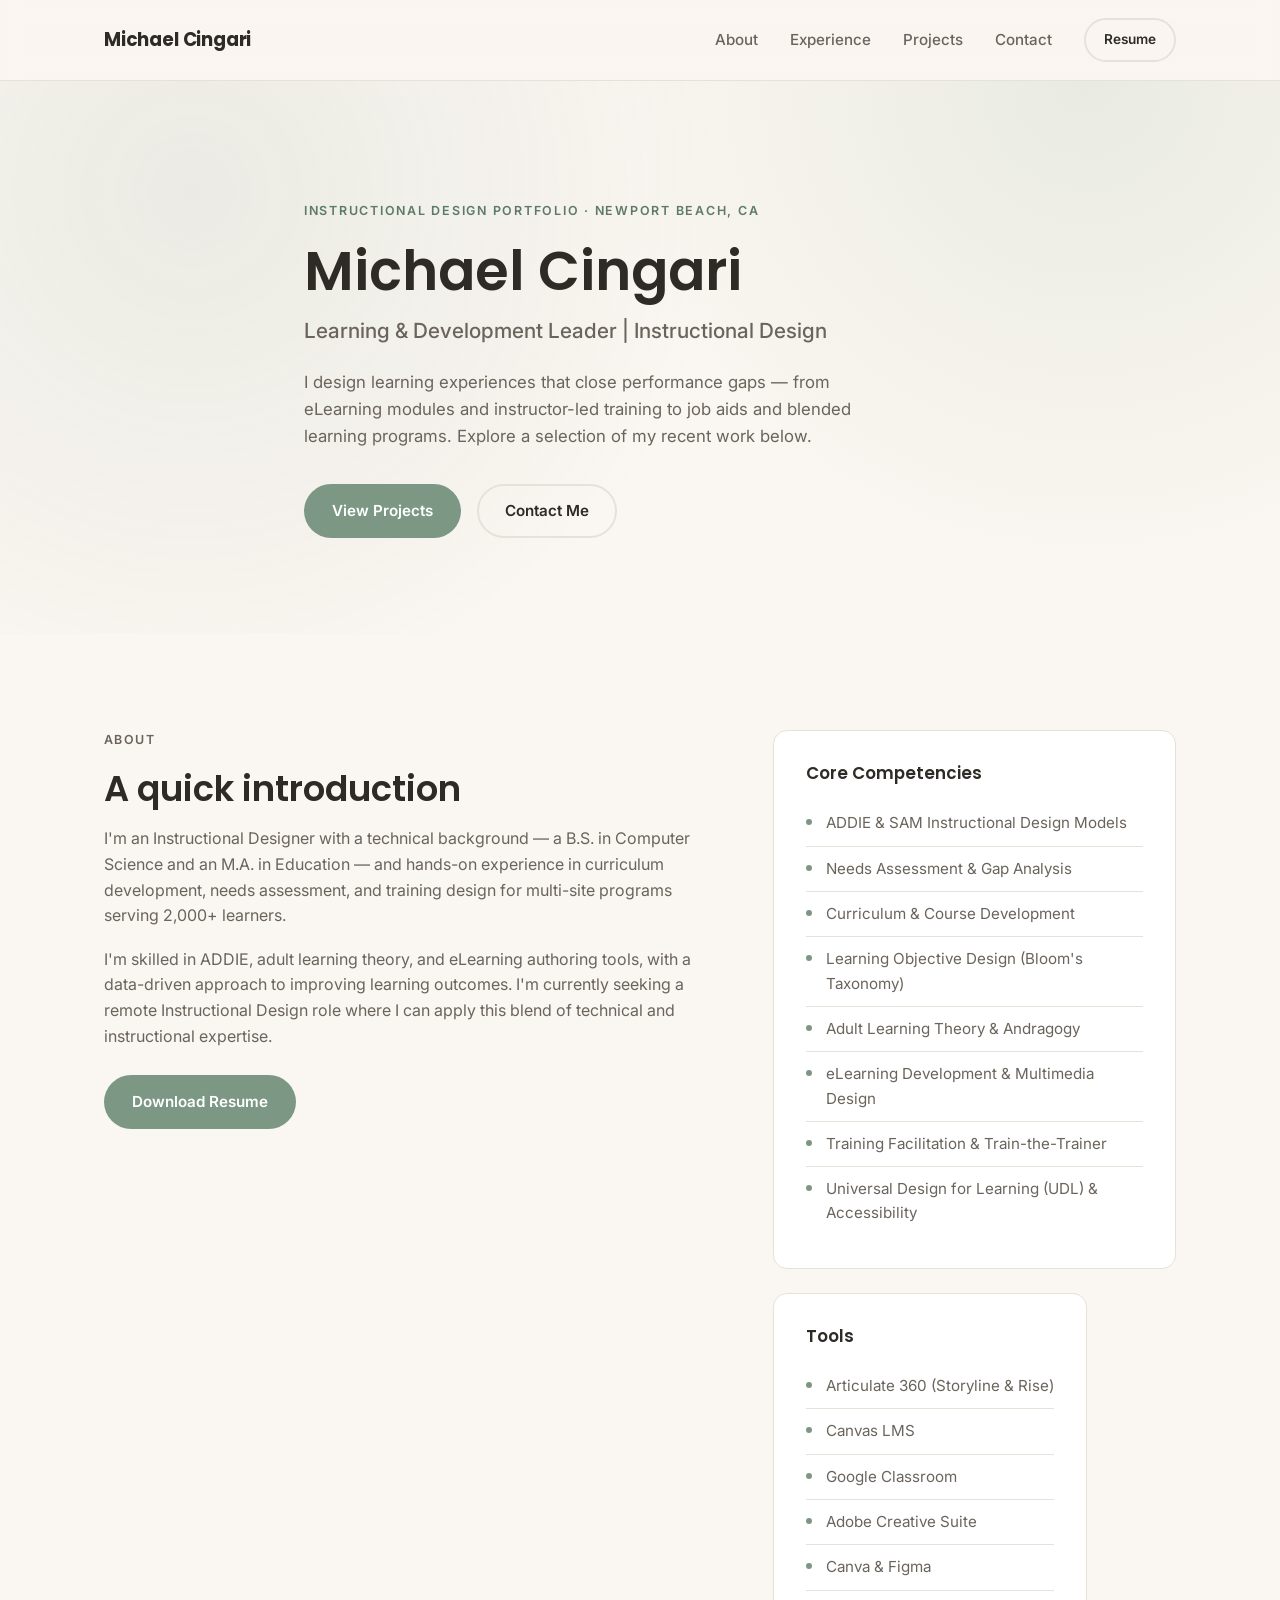
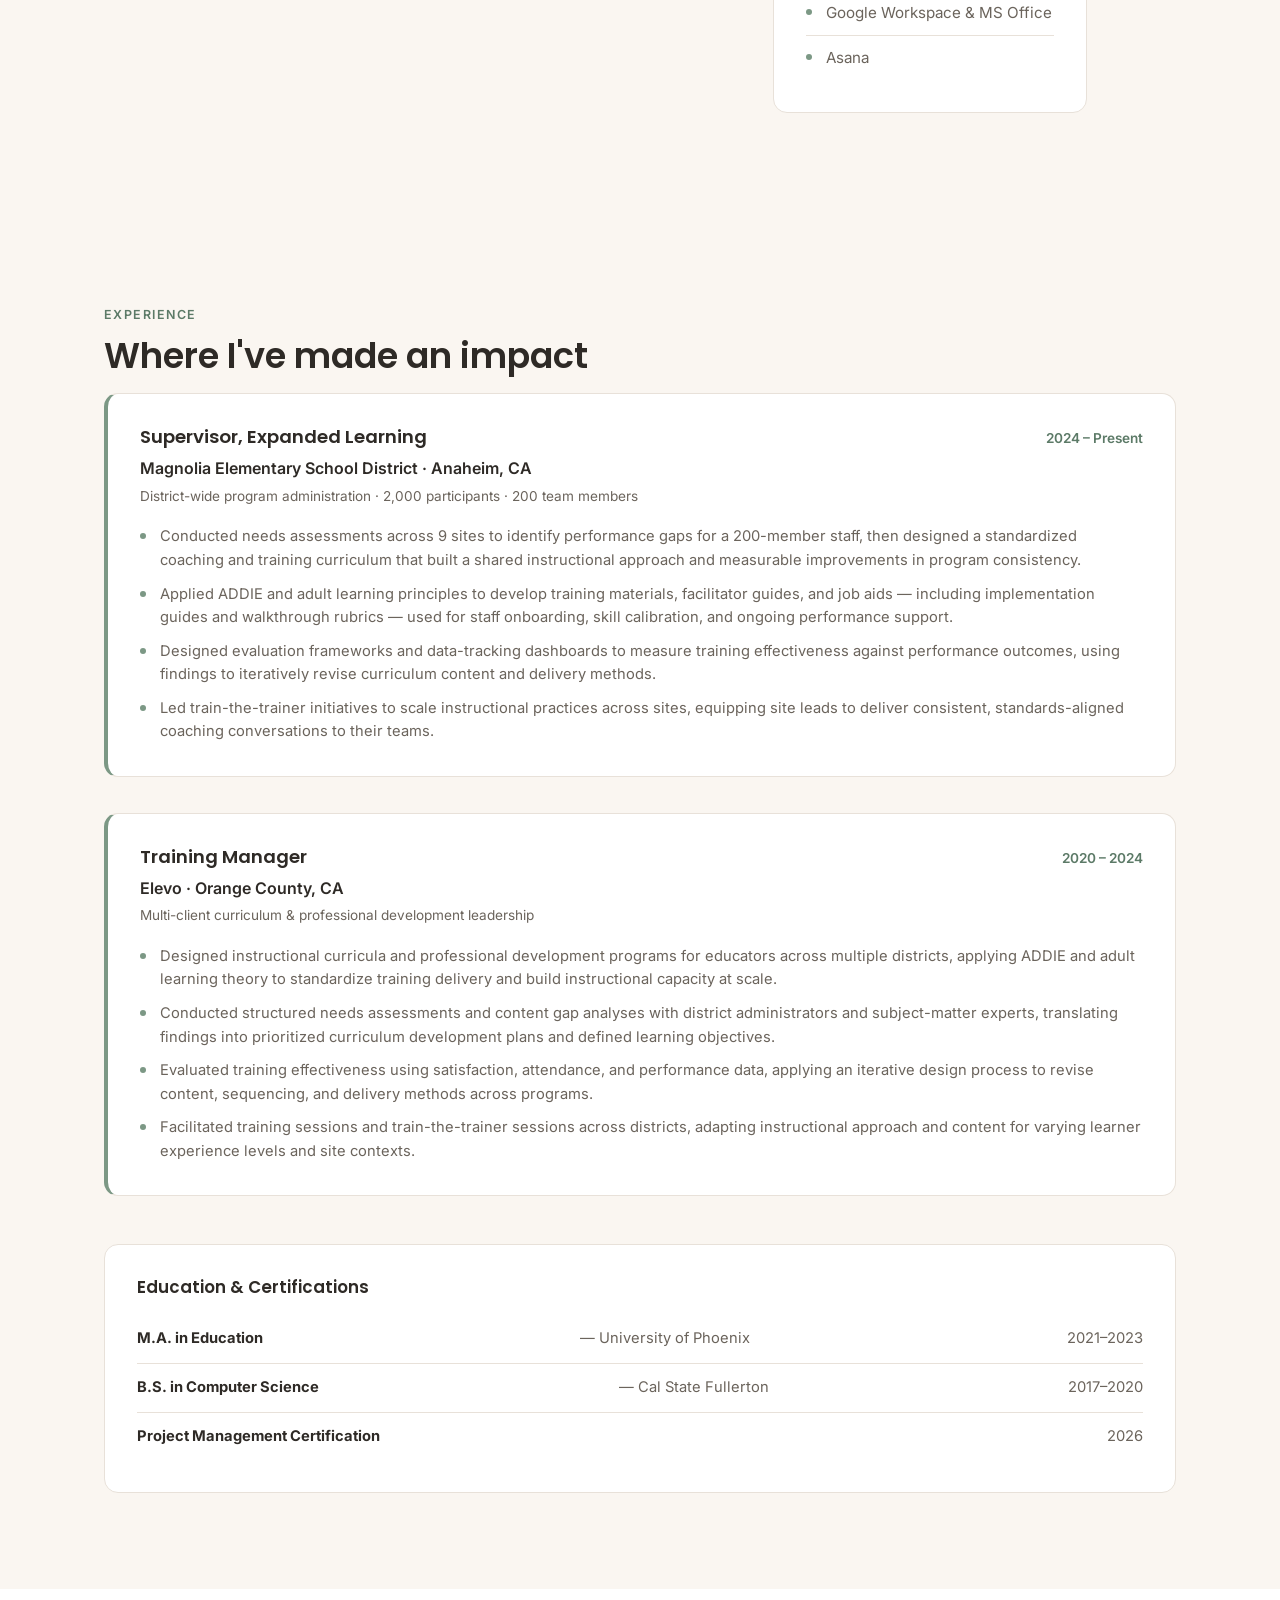
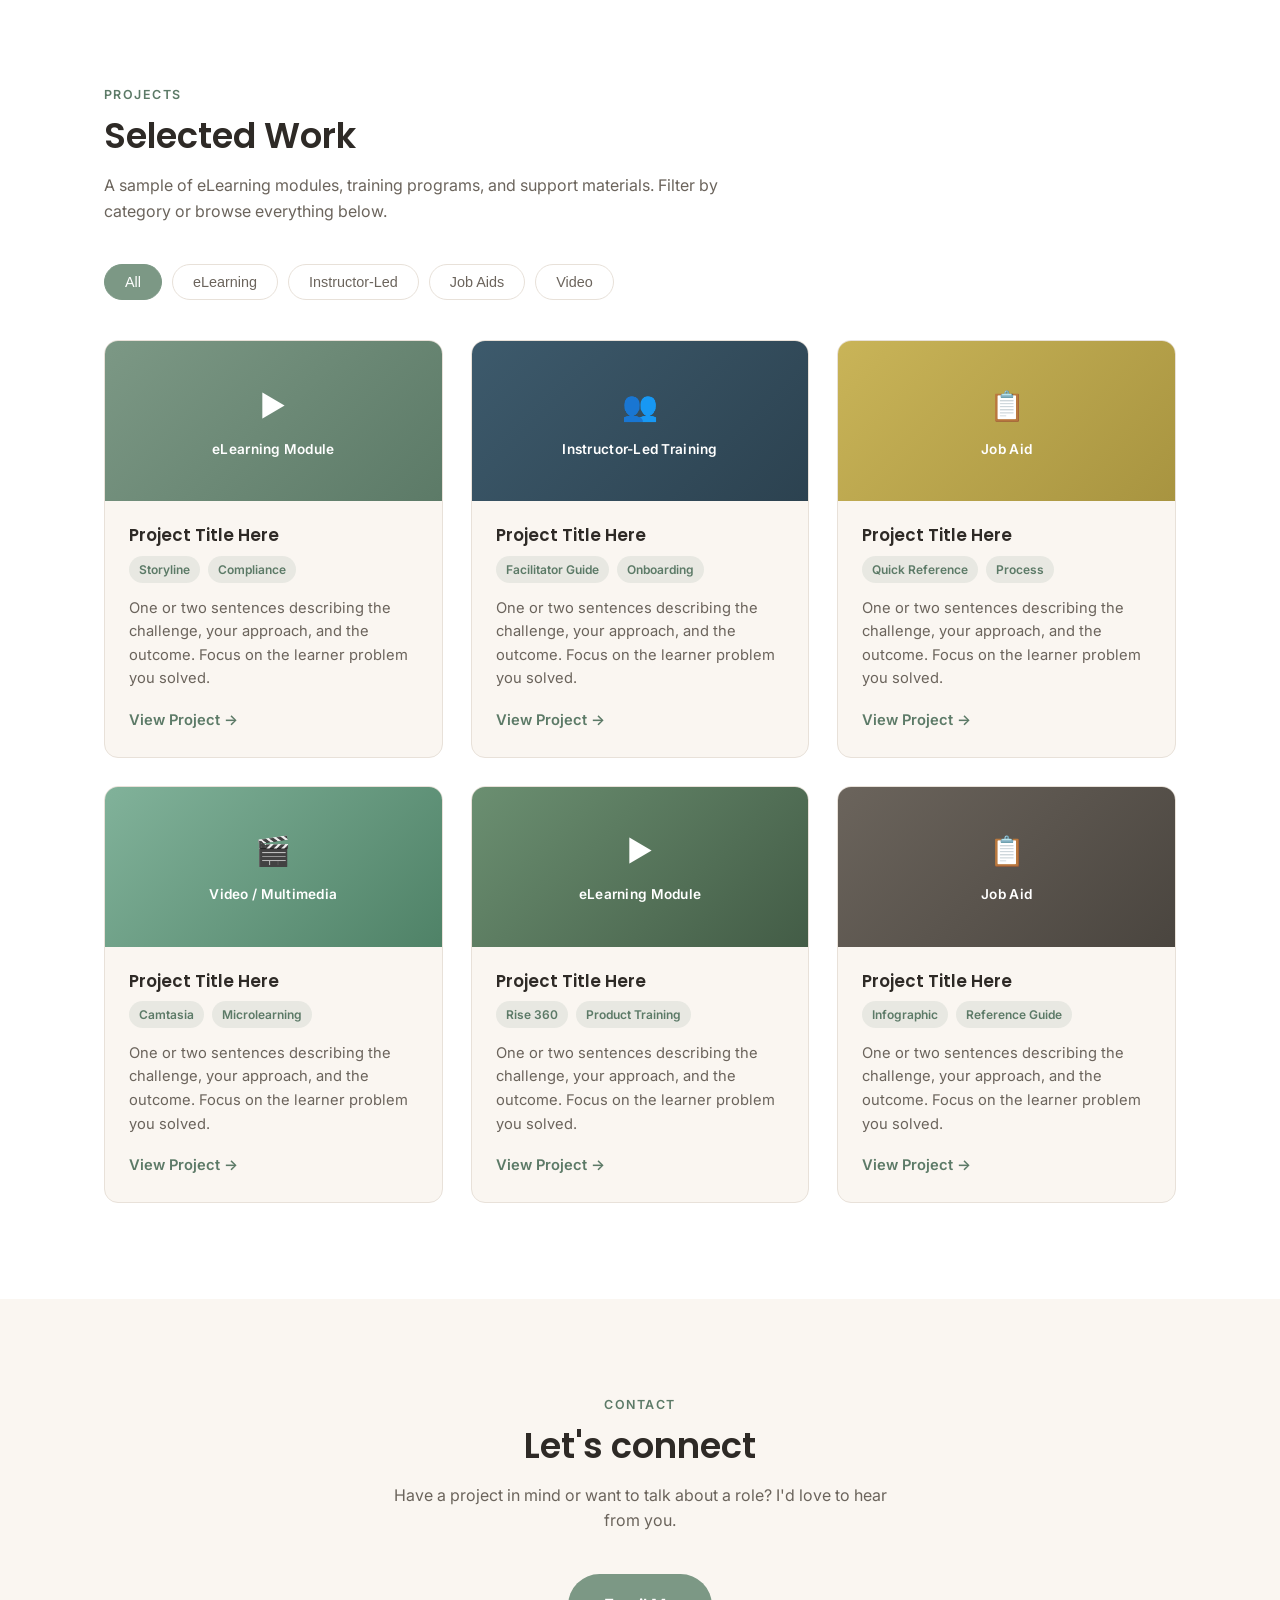
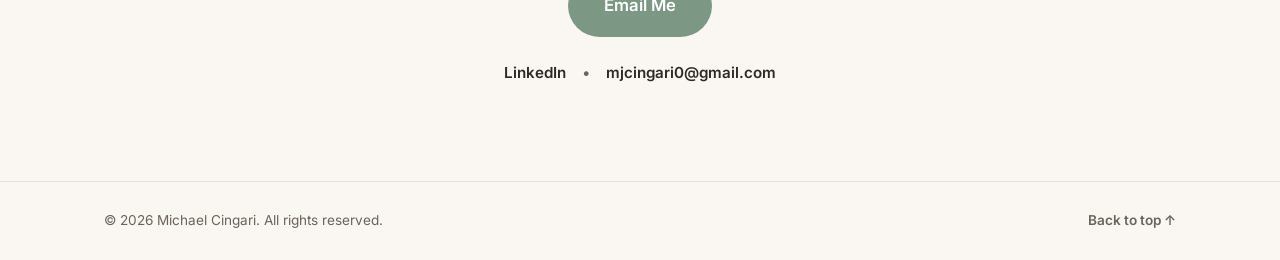
==== index.html @ dc85b687 "Initial commit: instructional design portfolio site Single-page site with hero, about, experience, p" ====
<!DOCTYPE html>
<html lang="en">
<head>
  <meta charset="UTF-8" />
  <meta name="viewport" content="width=device-width, initial-scale=1.0" />
  <title>Michael Cingari | Instructional Design Portfolio</title>
  <meta name="description" content="Michael Cingari — Learning & Development Leader and Instructional Designer. Portfolio of eLearning modules, training programs, and job aids." />

  <!-- Fonts -->
  <link rel="preconnect" href="https://fonts.googleapis.com" />
  <link rel="preconnect" href="https://fonts.gstatic.com" crossorigin />
  <link href="https://fonts.googleapis.com/css2?family=Poppins:wght@500;600;700&family=Inter:wght@400;500;600&display=swap" rel="stylesheet" />

  <link rel="stylesheet" href="css/style.css" />
  <link rel="icon" href="data:,">
</head>
<body>

  <!-- ===== Header / Nav ===== -->
  <header class="site-header">
    <div class="container header-inner">
      <a href="#top" class="logo">Michael Cingari</a>

      <nav class="main-nav" id="main-nav">
        <a href="#about">About</a>
        <a href="#experience">Experience</a>
        <a href="#projects">Projects</a>
        <a href="#contact">Contact</a>
        <a href="assets/resume/Michael-Cingari-Resume.pdf" class="btn btn-outline btn-sm" download>Resume</a>
      </nav>

      <button class="nav-toggle" id="nav-toggle" aria-label="Toggle menu" aria-expanded="false">
        <span></span><span></span><span></span>
      </button>
    </div>
  </header>

  <main id="top">

    <!-- ===== Hero ===== -->
    <section class="hero">
      <div class="container hero-inner">
        <p class="eyebrow">Instructional Design Portfolio · Newport Beach, CA</p>
        <h1>Michael Cingari</h1>
        <p class="tagline">Learning &amp; Development Leader | Instructional Design</p>
        <p class="hero-summary">
          I design learning experiences that close performance gaps — from eLearning modules
          and instructor-led training to job aids and blended learning programs. Explore a
          selection of my recent work below.
        </p>
        <div class="hero-actions">
          <a href="#projects" class="btn btn-primary">View Projects</a>
          <a href="#contact" class="btn btn-outline">Contact Me</a>
        </div>
      </div>
    </section>

    <!-- ===== About ===== -->
    <section id="about" class="section about">
      <div class="container about-grid">
        <div class="about-text">
          <p class="section-label">About</p>
          <h2>A quick introduction</h2>
          <p>
            I'm an Instructional Designer with a technical background — a B.S. in Computer
            Science and an M.A. in Education — and hands-on experience in curriculum
            development, needs assessment, and training design for multi-site programs serving
            2,000+ learners.
          </p>
          <p>
            I'm skilled in ADDIE, adult learning theory, and eLearning authoring tools, with a
            data-driven approach to improving learning outcomes. I'm currently seeking a remote
            Instructional Design role where I can apply this blend of technical and instructional
            expertise.
          </p>
          <a href="assets/resume/Michael-Cingari-Resume.pdf" class="btn btn-primary" download>Download Resume</a>
        </div>

        <div class="about-sidebar">
          <div class="about-skills">
            <h3>Core Competencies</h3>
            <ul class="skills-list">
              <li>ADDIE &amp; SAM Instructional Design Models</li>
              <li>Needs Assessment &amp; Gap Analysis</li>
              <li>Curriculum &amp; Course Development</li>
              <li>Learning Objective Design (Bloom's Taxonomy)</li>
              <li>Adult Learning Theory &amp; Andragogy</li>
              <li>eLearning Development &amp; Multimedia Design</li>
              <li>Training Facilitation &amp; Train-the-Trainer</li>
              <li>Universal Design for Learning (UDL) &amp; Accessibility</li>
            </ul>
          </div>

          <div class="about-skills">
            <h3>Tools</h3>
            <ul class="skills-list">
              <li>Articulate 360 (Storyline &amp; Rise)</li>
              <li>Canvas LMS</li>
              <li>Google Classroom</li>
              <li>Adobe Creative Suite</li>
              <li>Canva &amp; Figma</li>
              <li>Google Workspace &amp; MS Office</li>
              <li>Asana</li>
            </ul>
          </div>
        </div>
      </div>
    </section>

    <!-- ===== Experience ===== -->
    <section id="experience" class="section experience">
      <div class="container">
        <p class="section-label">Experience</p>
        <h2>Where I've made an impact</h2>

        <div class="timeline">
          <article class="timeline-item">
            <div class="timeline-heading">
              <h3>Supervisor, Expanded Learning</h3>
              <span class="timeline-dates">2024 – Present</span>
            </div>
            <p class="timeline-org">Magnolia Elementary School District · Anaheim, CA</p>
            <p class="timeline-meta">District-wide program administration · 2,000 participants · 200 team members</p>
            <ul class="timeline-list">
              <li>Conducted needs assessments across 9 sites to identify performance gaps for a 200-member staff, then designed a standardized coaching and training curriculum that built a shared instructional approach and measurable improvements in program consistency.</li>
              <li>Applied ADDIE and adult learning principles to develop training materials, facilitator guides, and job aids — including implementation guides and walkthrough rubrics — used for staff onboarding, skill calibration, and ongoing performance support.</li>
              <li>Designed evaluation frameworks and data-tracking dashboards to measure training effectiveness against performance outcomes, using findings to iteratively revise curriculum content and delivery methods.</li>
              <li>Led train-the-trainer initiatives to scale instructional practices across sites, equipping site leads to deliver consistent, standards-aligned coaching conversations to their teams.</li>
            </ul>
          </article>

          <article class="timeline-item">
            <div class="timeline-heading">
              <h3>Training Manager</h3>
              <span class="timeline-dates">2020 – 2024</span>
            </div>
            <p class="timeline-org">Elevo · Orange County, CA</p>
            <p class="timeline-meta">Multi-client curriculum &amp; professional development leadership</p>
            <ul class="timeline-list">
              <li>Designed instructional curricula and professional development programs for educators across multiple districts, applying ADDIE and adult learning theory to standardize training delivery and build instructional capacity at scale.</li>
              <li>Conducted structured needs assessments and content gap analyses with district administrators and subject-matter experts, translating findings into prioritized curriculum development plans and defined learning objectives.</li>
              <li>Evaluated training effectiveness using satisfaction, attendance, and performance data, applying an iterative design process to revise content, sequencing, and delivery methods across programs.</li>
              <li>Facilitated training sessions and train-the-trainer sessions across districts, adapting instructional approach and content for varying learner experience levels and site contexts.</li>
            </ul>
          </article>
        </div>

        <div class="education-block">
          <h3>Education &amp; Certifications</h3>
          <ul class="education-list">
            <li><strong>M.A. in Education</strong> — University of Phoenix <span>2021–2023</span></li>
            <li><strong>B.S. in Computer Science</strong> — Cal State Fullerton <span>2017–2020</span></li>
            <li><strong>Project Management Certification</strong> <span>2026</span></li>
          </ul>
        </div>
      </div>
    </section>

    <!-- ===== Projects ===== -->
    <section id="projects" class="section projects">
      <div class="container">
        <p class="section-label">Projects</p>
        <h2>Selected Work</h2>
        <p class="section-intro">
          A sample of eLearning modules, training programs, and support materials. Filter by
          category or browse everything below.
        </p>

        <div class="filter-bar" id="filter-bar">
          <button class="filter-btn active" data-filter="all">All</button>
          <button class="filter-btn" data-filter="elearning">eLearning</button>
          <button class="filter-btn" data-filter="ilt">Instructor-Led</button>
          <button class="filter-btn" data-filter="jobaid">Job Aids</button>
          <button class="filter-btn" data-filter="video">Video</button>
        </div>

        <!--
          PROJECT CARD TEMPLATE
          To add a new project: duplicate one <article class="project-card"> block below,
          update data-category, the thumbnail label/icon, title, tags, description, and the
          "View Project" link (point it at a file in /projects or an external review link).
        -->
        <div class="projects-grid" id="projects-grid">

          <article class="project-card" data-category="elearning">
            <div class="card-thumb thumb-a">
              <span class="thumb-icon" aria-hidden="true">▶</span>
              <span class="thumb-label">eLearning Module</span>
            </div>
            <div class="card-body">
              <h3>Project Title Here</h3>
              <div class="card-tags">
                <span class="tag">Storyline</span>
                <span class="tag">Compliance</span>
              </div>
              <p>
                One or two sentences describing the challenge, your approach, and the outcome.
                Focus on the learner problem you solved.
              </p>
              <a href="projects/replace-with-your-file.pdf" class="card-link">View Project →</a>
            </div>
          </article>

          <article class="project-card" data-category="ilt">
            <div class="card-thumb thumb-b">
              <span class="thumb-icon" aria-hidden="true">👥</span>
              <span class="thumb-label">Instructor-Led Training</span>
            </div>
            <div class="card-body">
              <h3>Project Title Here</h3>
              <div class="card-tags">
                <span class="tag">Facilitator Guide</span>
                <span class="tag">Onboarding</span>
              </div>
              <p>
                One or two sentences describing the challenge, your approach, and the outcome.
                Focus on the learner problem you solved.
              </p>
              <a href="projects/replace-with-your-file.pdf" class="card-link">View Project →</a>
            </div>
          </article>

          <article class="project-card" data-category="jobaid">
            <div class="card-thumb thumb-c">
              <span class="thumb-icon" aria-hidden="true">📋</span>
              <span class="thumb-label">Job Aid</span>
            </div>
            <div class="card-body">
              <h3>Project Title Here</h3>
              <div class="card-tags">
                <span class="tag">Quick Reference</span>
                <span class="tag">Process</span>
              </div>
              <p>
                One or two sentences describing the challenge, your approach, and the outcome.
                Focus on the learner problem you solved.
              </p>
              <a href="projects/replace-with-your-file.pdf" class="card-link">View Project →</a>
            </div>
          </article>

          <article class="project-card" data-category="video">
            <div class="card-thumb thumb-d">
              <span class="thumb-icon" aria-hidden="true">🎬</span>
              <span class="thumb-label">Video / Multimedia</span>
            </div>
            <div class="card-body">
              <h3>Project Title Here</h3>
              <div class="card-tags">
                <span class="tag">Camtasia</span>
                <span class="tag">Microlearning</span>
              </div>
              <p>
                One or two sentences describing the challenge, your approach, and the outcome.
                Focus on the learner problem you solved.
              </p>
              <a href="projects/replace-with-your-file.pdf" class="card-link">View Project →</a>
            </div>
          </article>

          <article class="project-card" data-category="elearning">
            <div class="card-thumb thumb-e">
              <span class="thumb-icon" aria-hidden="true">▶</span>
              <span class="thumb-label">eLearning Module</span>
            </div>
            <div class="card-body">
              <h3>Project Title Here</h3>
              <div class="card-tags">
                <span class="tag">Rise 360</span>
                <span class="tag">Product Training</span>
              </div>
              <p>
                One or two sentences describing the challenge, your approach, and the outcome.
                Focus on the learner problem you solved.
              </p>
              <a href="projects/replace-with-your-file.pdf" class="card-link">View Project →</a>
            </div>
          </article>

          <article class="project-card" data-category="jobaid">
            <div class="card-thumb thumb-f">
              <span class="thumb-icon" aria-hidden="true">📋</span>
              <span class="thumb-label">Job Aid</span>
            </div>
            <div class="card-body">
              <h3>Project Title Here</h3>
              <div class="card-tags">
                <span class="tag">Infographic</span>
                <span class="tag">Reference Guide</span>
              </div>
              <p>
                One or two sentences describing the challenge, your approach, and the outcome.
                Focus on the learner problem you solved.
              </p>
              <a href="projects/replace-with-your-file.pdf" class="card-link">View Project →</a>
            </div>
          </article>

        </div>

        <p class="empty-state" id="empty-state" hidden>No projects in this category yet.</p>
      </div>
    </section>

    <!-- ===== Contact ===== -->
    <section id="contact" class="section contact">
      <div class="container contact-inner">
        <p class="section-label">Contact</p>
        <h2>Let's connect</h2>
        <p class="section-intro">
          Have a project in mind or want to talk about a role? I'd love to hear from you.
        </p>
        <a href="mailto:mjcingari0@gmail.com" class="btn btn-primary btn-lg">Email Me</a>
        <div class="contact-links">
          <a href="https://www.linkedin.com/in/your-linkedin-handle" target="_blank" rel="noopener">LinkedIn</a>
          <span class="dot" aria-hidden="true">•</span>
          <a href="mailto:mjcingari0@gmail.com">mjcingari0@gmail.com</a>
        </div>
      </div>
    </section>

  </main>

  <footer class="site-footer">
    <div class="container footer-inner">
      <p>&copy; <span id="year"></span> Michael Cingari. All rights reserved.</p>
      <a href="#top" class="back-to-top">Back to top ↑</a>
    </div>
  </footer>

  <script src="js/main.js"></script>
</body>
</html>
---- css/style.css ----
/* ===================================================
   Design tokens
=================================================== */
:root {
  --color-bg: #FAF6F1;
  --color-surface: #FFFFFF;
  --color-text: #2E2A26;
  --color-text-muted: #6B645C;
  --color-border: #E8E1D9;
  --color-accent: #7C9885;
  --color-accent-dark: #5C7A67;
  --color-accent-soft: #C9D6C4;

  --font-heading: 'Poppins', 'Segoe UI', sans-serif;
  --font-body: 'Inter', 'Segoe UI', sans-serif;

  --max-width: 1120px;
  --radius: 14px;
  --shadow-sm: 0 1px 3px rgba(46, 42, 38, 0.08);
  --shadow-md: 0 8px 24px rgba(46, 42, 38, 0.10);
}

/* ===================================================
   Reset & base
=================================================== */
* { box-sizing: border-box; margin: 0; padding: 0; }

html { scroll-behavior: smooth; }

body {
  font-family: var(--font-body);
  color: var(--color-text);
  background: var(--color-bg);
  line-height: 1.6;
  -webkit-font-smoothing: antialiased;
}

img { max-width: 100%; display: block; }

a { color: inherit; text-decoration: none; }

ul { list-style: none; }

h1, h2, h3 { font-family: var(--font-heading); font-weight: 600; line-height: 1.2; }

.container {
  max-width: var(--max-width);
  margin: 0 auto;
  padding: 0 24px;
}

.section { padding: 96px 0; }

.section-label {
  text-transform: uppercase;
  letter-spacing: 0.12em;
  font-size: 0.78rem;
  font-weight: 600;
  color: var(--color-accent-dark);
  margin-bottom: 10px;
}

.section h2 {
  font-size: clamp(1.7rem, 3vw, 2.2rem);
  margin-bottom: 16px;
}

.section-intro {
  color: var(--color-text-muted);
  max-width: 620px;
  margin-bottom: 40px;
}

/* ===================================================
   Buttons
=================================================== */
.btn {
  display: inline-flex;
  align-items: center;
  justify-content: center;
  gap: 8px;
  padding: 13px 26px;
  border-radius: 999px;
  font-weight: 600;
  font-size: 0.95rem;
  cursor: pointer;
  border: 2px solid transparent;
  transition: transform 0.15s ease, background 0.15s ease, color 0.15s ease, border-color 0.15s ease;
}

.btn:hover { transform: translateY(-2px); }

.btn-primary {
  background: var(--color-accent);
  color: #fff;
}
.btn-primary:hover { background: var(--color-accent-dark); }

.btn-outline {
  background: transparent;
  border-color: var(--color-border);
  color: var(--color-text);
}
.btn-outline:hover { border-color: var(--color-accent); color: var(--color-accent-dark); }

.btn-sm { padding: 9px 18px; font-size: 0.85rem; }
.btn-lg { padding: 16px 34px; font-size: 1.05rem; }

/* ===================================================
   Header / Nav
=================================================== */
.site-header {
  position: sticky;
  top: 0;
  z-index: 100;
  background: rgba(250, 246, 241, 0.9);
  backdrop-filter: blur(8px);
  border-bottom: 1px solid var(--color-border);
}

.header-inner {
  display: flex;
  align-items: center;
  justify-content: space-between;
  padding-top: 18px;
  padding-bottom: 18px;
}

.logo {
  font-family: var(--font-heading);
  font-weight: 700;
  font-size: 1.15rem;
  letter-spacing: -0.01em;
}

.main-nav {
  display: flex;
  align-items: center;
  gap: 32px;
}

.main-nav a:not(.btn) {
  font-weight: 500;
  font-size: 0.95rem;
  color: var(--color-text-muted);
  transition: color 0.15s ease;
}
.main-nav a:not(.btn):hover { color: var(--color-accent-dark); }

.nav-toggle {
  display: none;
  flex-direction: column;
  gap: 5px;
  background: none;
  border: none;
  cursor: pointer;
  padding: 8px;
}
.nav-toggle span {
  width: 24px;
  height: 2px;
  background: var(--color-text);
  border-radius: 2px;
}

/* ===================================================
   Hero
=================================================== */
.hero {
  padding: 120px 0 96px;
  background:
    radial-gradient(circle at 15% 20%, rgba(124,152,133,0.12), transparent 45%),
    radial-gradient(circle at 85% 0%, rgba(201,214,196,0.35), transparent 40%);
}

.hero-inner { max-width: 720px; }

.eyebrow {
  text-transform: uppercase;
  letter-spacing: 0.14em;
  font-size: 0.78rem;
  font-weight: 600;
  color: var(--color-accent-dark);
  margin-bottom: 18px;
}

.hero h1 {
  font-size: clamp(2.4rem, 5vw, 3.4rem);
  margin-bottom: 10px;
}

.tagline {
  font-size: clamp(1.05rem, 2vw, 1.3rem);
  color: var(--color-text-muted);
  font-weight: 500;
  margin-bottom: 22px;
}

.hero-summary {
  font-size: 1.05rem;
  color: var(--color-text-muted);
  margin-bottom: 34px;
  max-width: 600px;
}

.hero-actions { display: flex; gap: 16px; flex-wrap: wrap; }

/* ===================================================
   About
=================================================== */
.about-grid {
  display: grid;
  grid-template-columns: 1.5fr 1fr;
  gap: 64px;
}

.about-text p { color: var(--color-text-muted); margin-bottom: 18px; }
.about-text .btn { margin-top: 8px; }

.about-sidebar {
  display: flex;
  flex-direction: column;
  gap: 24px;
}

.about-skills {
  background: var(--color-surface);
  border: 1px solid var(--color-border);
  border-radius: var(--radius);
  padding: 32px;
  align-self: start;
}

.about-skills h3 {
  font-size: 1.05rem;
  margin-bottom: 18px;
}

.skills-list li {
  padding: 10px 0;
  border-bottom: 1px solid var(--color-border);
  font-size: 0.95rem;
  color: var(--color-text-muted);
  position: relative;
  padding-left: 20px;
}
.skills-list li:last-child { border-bottom: none; }
.skills-list li::before {
  content: '';
  position: absolute;
  left: 0;
  top: 18px;
  width: 6px;
  height: 6px;
  border-radius: 50%;
  background: var(--color-accent);
}

/* ===================================================
   Experience
=================================================== */
.timeline {
  display: flex;
  flex-direction: column;
  gap: 36px;
  margin-bottom: 48px;
}

.timeline-item {
  background: var(--color-surface);
  border: 1px solid var(--color-border);
  border-radius: var(--radius);
  padding: 32px;
  border-left: 4px solid var(--color-accent);
}

.timeline-heading {
  display: flex;
  justify-content: space-between;
  align-items: baseline;
  flex-wrap: wrap;
  gap: 8px;
  margin-bottom: 6px;
}

.timeline-heading h3 { font-size: 1.15rem; }

.timeline-dates {
  font-size: 0.85rem;
  font-weight: 600;
  color: var(--color-accent-dark);
  white-space: nowrap;
}

.timeline-org {
  font-weight: 600;
  color: var(--color-text);
  margin-bottom: 4px;
}

.timeline-meta {
  font-size: 0.85rem;
  color: var(--color-text-muted);
  margin-bottom: 18px;
}

.timeline-list {
  display: flex;
  flex-direction: column;
  gap: 10px;
}

.timeline-list li {
  font-size: 0.92rem;
  color: var(--color-text-muted);
  position: relative;
  padding-left: 20px;
}

.timeline-list li::before {
  content: '';
  position: absolute;
  left: 0;
  top: 8px;
  width: 6px;
  height: 6px;
  border-radius: 50%;
  background: var(--color-accent);
}

.education-block {
  background: var(--color-surface);
  border: 1px solid var(--color-border);
  border-radius: var(--radius);
  padding: 32px;
}

.education-block h3 { font-size: 1.05rem; margin-bottom: 18px; }

.education-list li {
  display: flex;
  justify-content: space-between;
  flex-wrap: wrap;
  gap: 4px 16px;
  padding: 12px 0;
  border-bottom: 1px solid var(--color-border);
  font-size: 0.92rem;
  color: var(--color-text-muted);
}

.education-list li:last-child { border-bottom: none; }
.education-list li strong { color: var(--color-text); }
.education-list li span { color: var(--color-text-muted); white-space: nowrap; }

/* ===================================================
   Projects
=================================================== */
.projects { background: var(--color-surface); }

.filter-bar {
  display: flex;
  gap: 10px;
  flex-wrap: wrap;
  margin-bottom: 40px;
}

.filter-btn {
  padding: 9px 20px;
  border-radius: 999px;
  border: 1.5px solid var(--color-border);
  background: transparent;
  color: var(--color-text-muted);
  font-weight: 500;
  font-size: 0.9rem;
  cursor: pointer;
  transition: all 0.15s ease;
}

.filter-btn:hover { border-color: var(--color-accent); color: var(--color-accent-dark); }

.filter-btn.active {
  background: var(--color-accent);
  border-color: var(--color-accent);
  color: #fff;
}

.projects-grid {
  display: grid;
  grid-template-columns: repeat(auto-fill, minmax(300px, 1fr));
  gap: 28px;
}

.project-card {
  background: var(--color-bg);
  border: 1px solid var(--color-border);
  border-radius: var(--radius);
  overflow: hidden;
  transition: transform 0.2s ease, box-shadow 0.2s ease;
  display: flex;
  flex-direction: column;
}

.project-card:hover {
  transform: translateY(-4px);
  box-shadow: var(--shadow-md);
}

.card-thumb {
  height: 160px;
  display: flex;
  flex-direction: column;
  align-items: center;
  justify-content: center;
  gap: 10px;
  color: #fff;
}

.thumb-icon { font-size: 1.8rem; }
.thumb-label { font-size: 0.85rem; font-weight: 600; letter-spacing: 0.02em; }

.thumb-a { background: linear-gradient(135deg, #7C9885, #5C7A67); }
.thumb-b { background: linear-gradient(135deg, #3D5A6C, #2C4250); }
.thumb-c { background: linear-gradient(135deg, #C9B458, #A89440); }
.thumb-d { background: linear-gradient(135deg, #81B29A, #4F8267); }
.thumb-e { background: linear-gradient(135deg, #6B8F71, #435C46); }
.thumb-f { background: linear-gradient(135deg, #6B645C, #4A453F); }

.card-body {
  padding: 24px;
  display: flex;
  flex-direction: column;
  flex: 1;
}

.card-body h3 {
  font-size: 1.05rem;
  margin-bottom: 10px;
}

.card-tags {
  display: flex;
  gap: 8px;
  flex-wrap: wrap;
  margin-bottom: 14px;
}

.tag {
  font-size: 0.75rem;
  font-weight: 600;
  color: var(--color-accent-dark);
  background: rgba(124, 152, 133, 0.14);
  padding: 4px 10px;
  border-radius: 999px;
}

.card-body p {
  color: var(--color-text-muted);
  font-size: 0.92rem;
  margin-bottom: 18px;
  flex: 1;
}

.card-link {
  font-weight: 600;
  font-size: 0.92rem;
  color: var(--color-accent-dark);
}
.card-link:hover { text-decoration: underline; }

.empty-state {
  text-align: center;
  color: var(--color-text-muted);
  padding: 40px 0;
}

/* ===================================================
   Contact
=================================================== */
.contact-inner { text-align: center; max-width: 560px; margin: 0 auto; }
.contact .section-intro { margin-left: auto; margin-right: auto; }

.contact-links {
  margin-top: 24px;
  color: var(--color-text-muted);
  font-size: 0.95rem;
}
.contact-links a { font-weight: 600; color: var(--color-text); }
.contact-links a:hover { color: var(--color-accent-dark); }
.contact-links .dot { margin: 0 12px; }

/* ===================================================
   Footer
=================================================== */
.site-footer { border-top: 1px solid var(--color-border); padding: 28px 0; }

.footer-inner {
  display: flex;
  justify-content: space-between;
  align-items: center;
  flex-wrap: wrap;
  gap: 12px;
  font-size: 0.85rem;
  color: var(--color-text-muted);
}

.back-to-top { font-weight: 600; }
.back-to-top:hover { color: var(--color-accent-dark); }

/* ===================================================
   Responsive
=================================================== */
@media (max-width: 860px) {
  .about-grid { grid-template-columns: 1fr; gap: 40px; }
}

@media (max-width: 720px) {
  .section { padding: 64px 0; }
  .hero { padding: 96px 0 64px; }

  .nav-toggle { display: flex; }

  .main-nav {
    position: absolute;
    top: 100%;
    left: 0;
    right: 0;
    background: var(--color-bg);
    border-bottom: 1px solid var(--color-border);
    flex-direction: column;
    align-items: flex-start;
    padding: 20px 24px 28px;
    gap: 18px;
    display: none;
  }

  .main-nav.open { display: flex; }
}
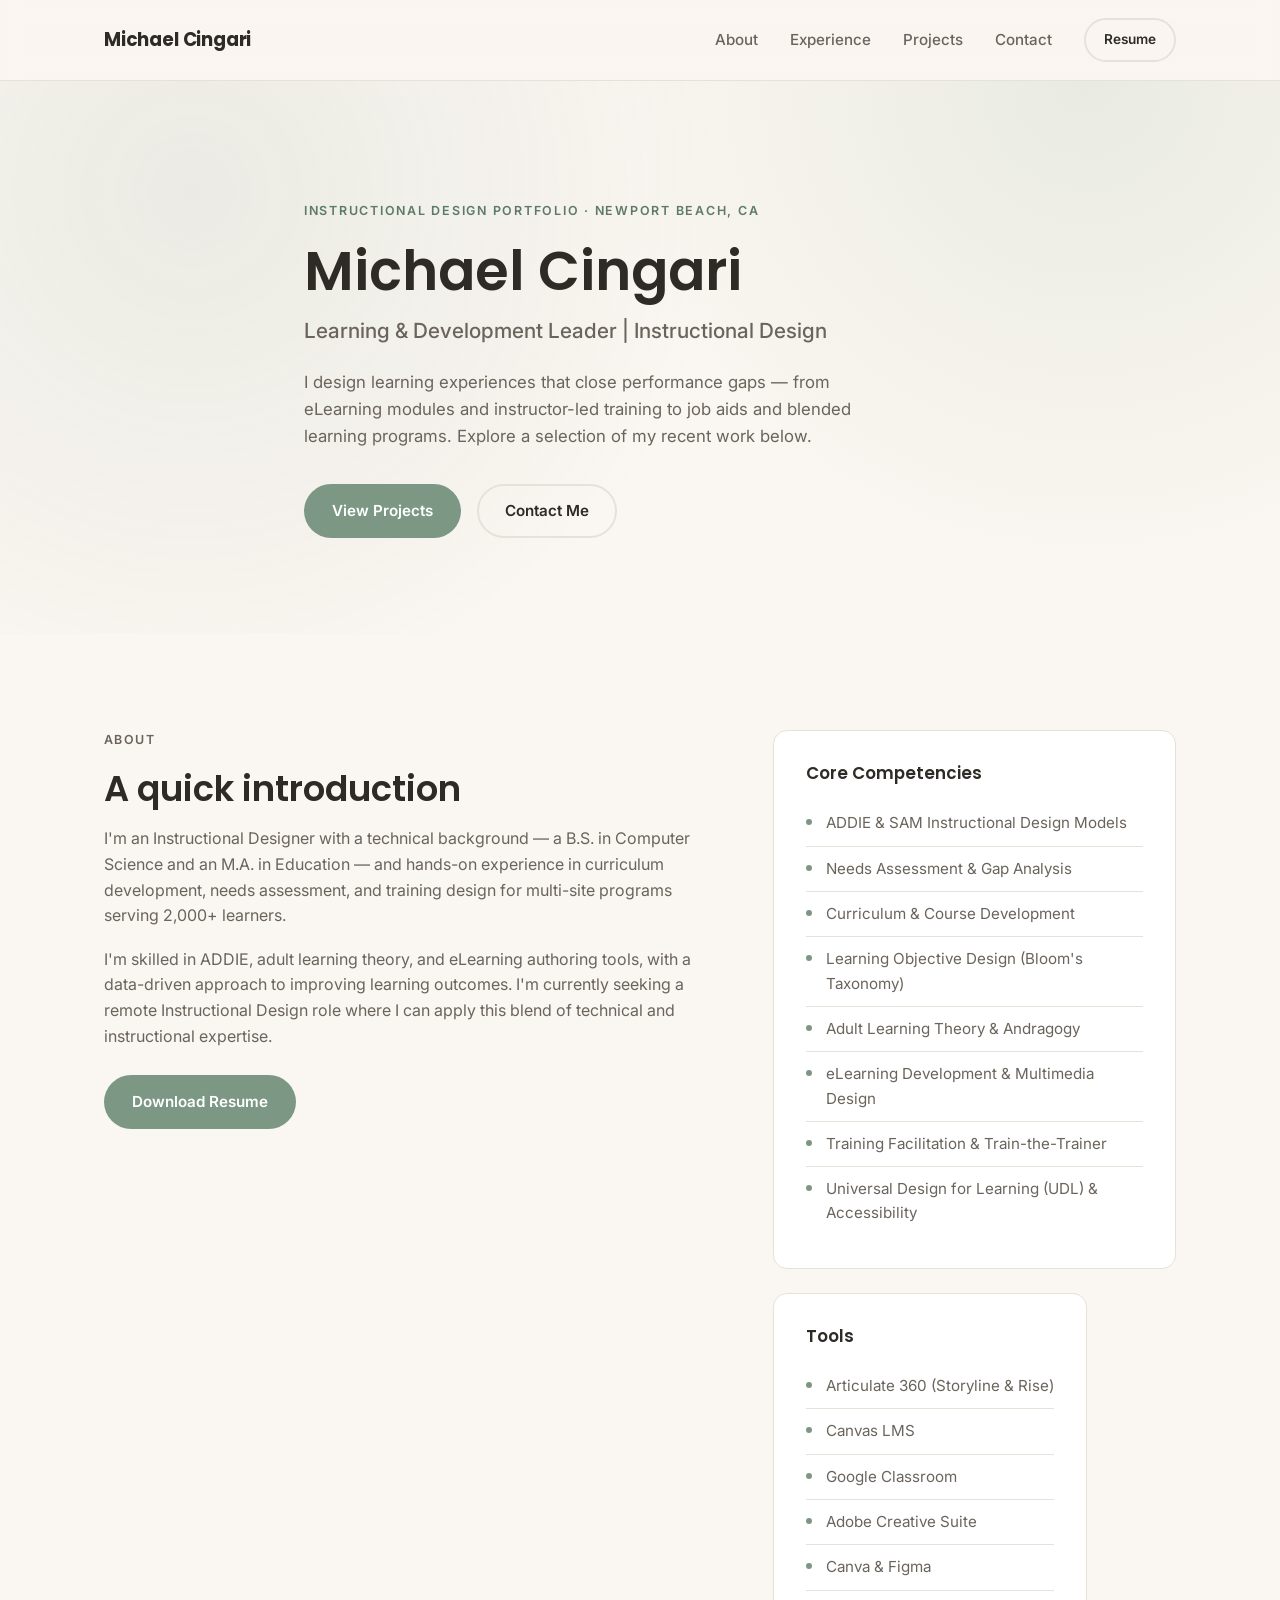
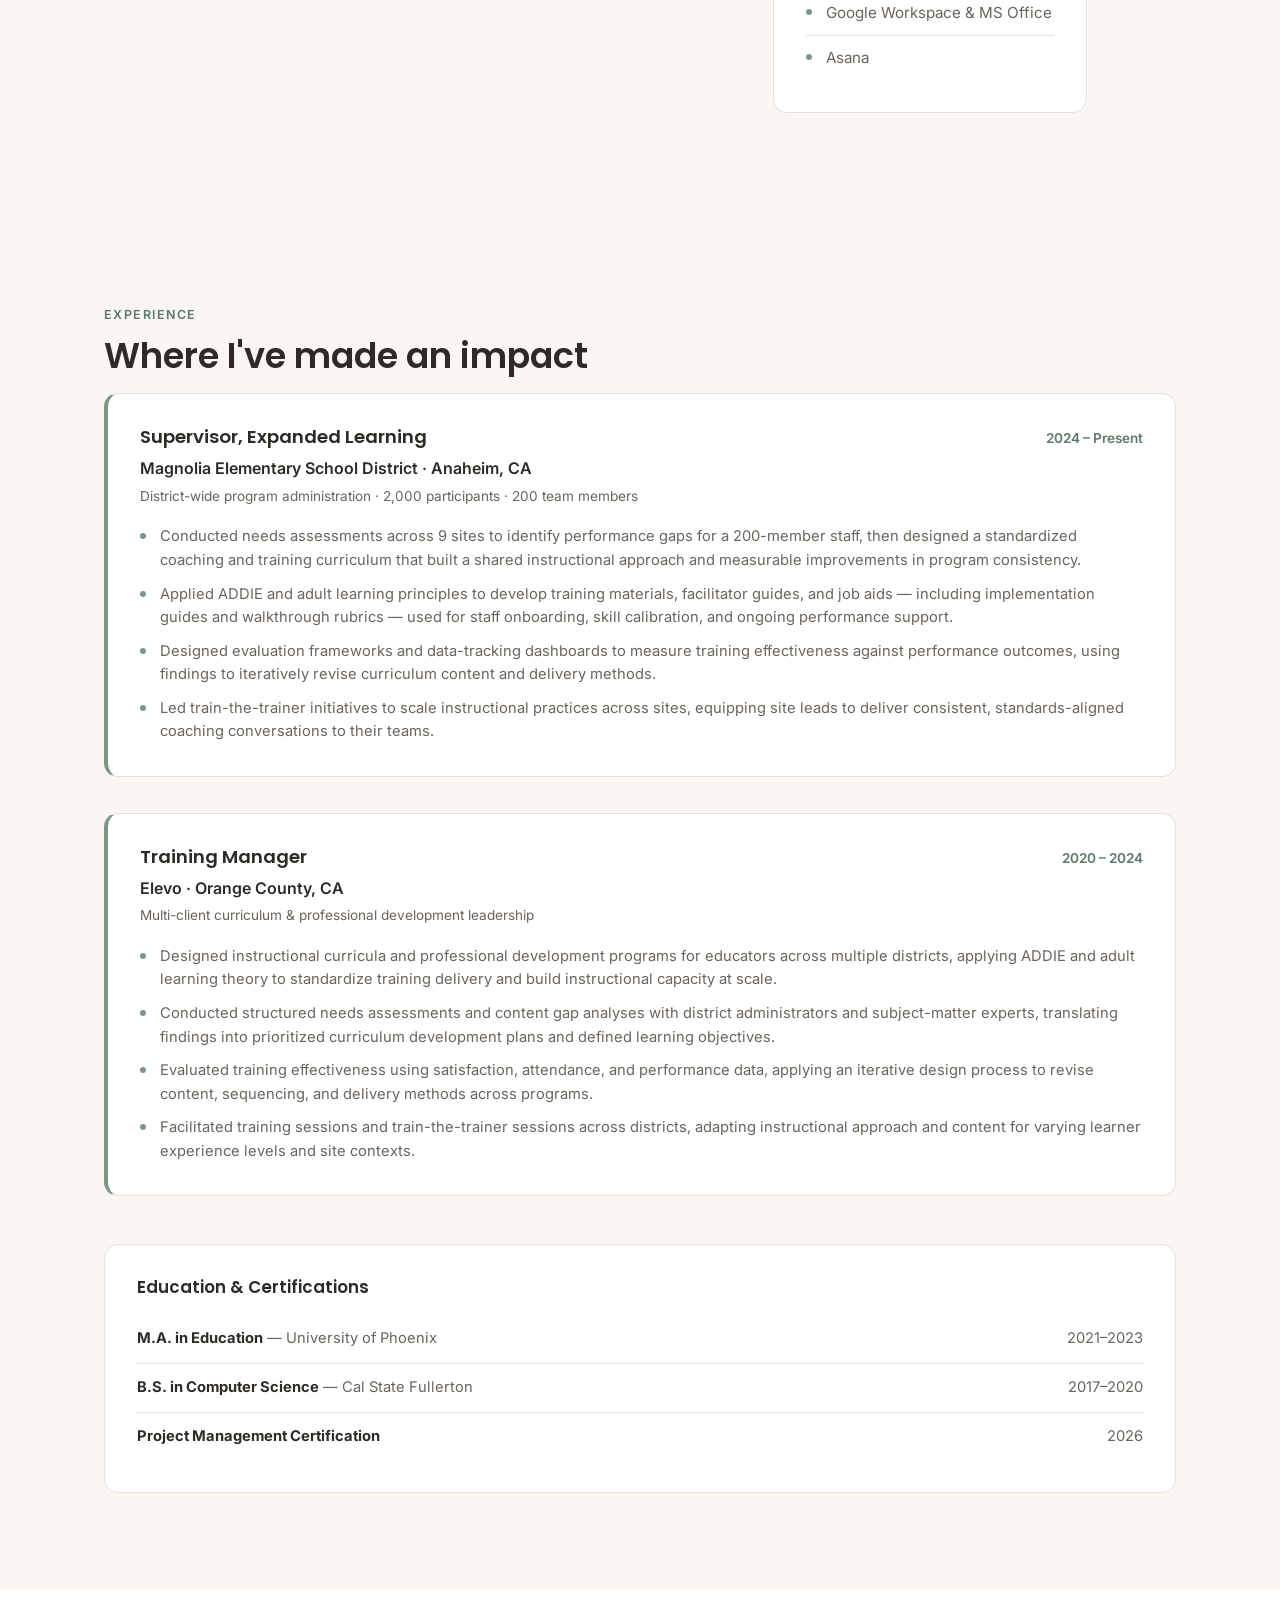
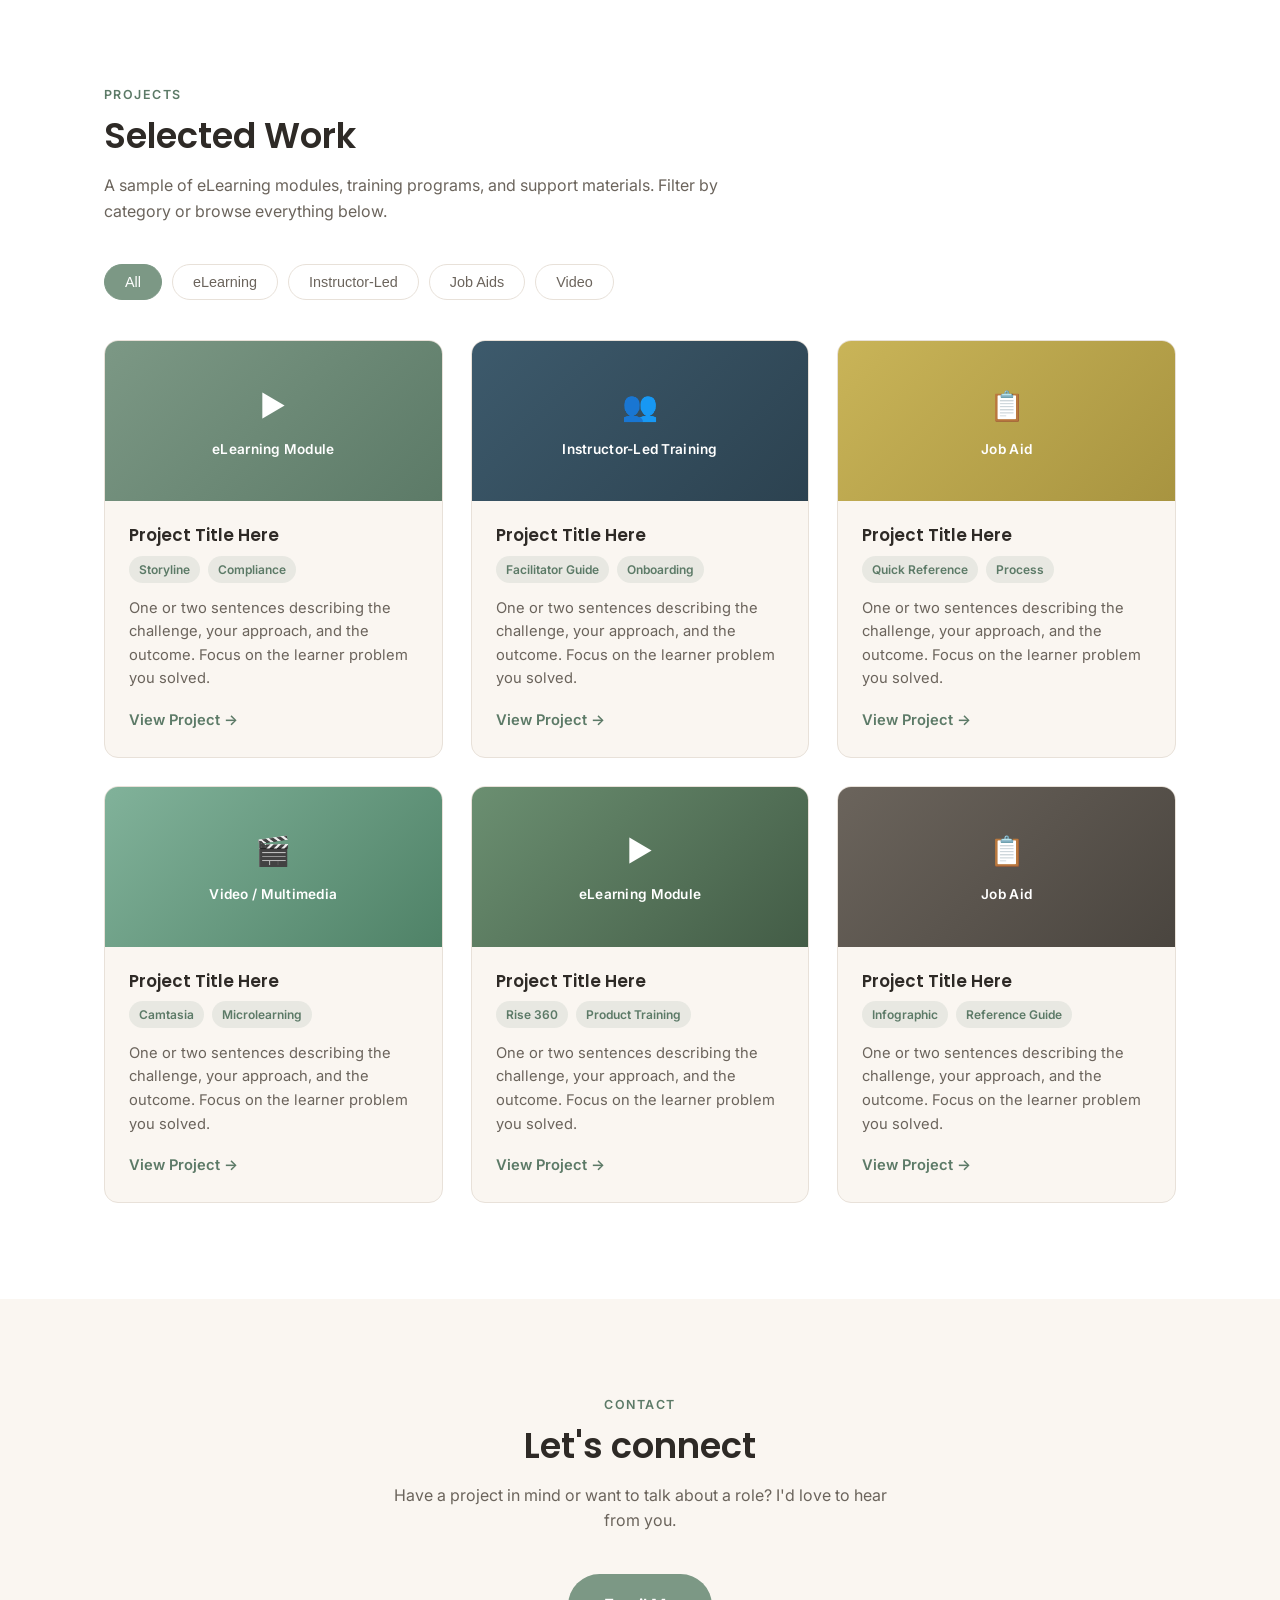
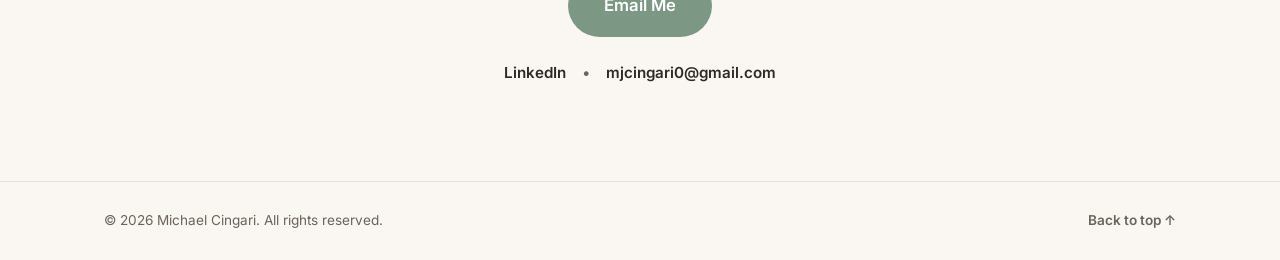
==== commit 5f753280: "Fix education list alignment The degree/institution text was an unwrapped text node sitting as its o" ====
--- a/index.html
+++ b/index.html
@@ -148,9 +148,18 @@
         <div class="education-block">
           <h3>Education &amp; Certifications</h3>
           <ul class="education-list">
-            <li><strong>M.A. in Education</strong> — University of Phoenix <span>2021–2023</span></li>
-            <li><strong>B.S. in Computer Science</strong> — Cal State Fullerton <span>2017–2020</span></li>
-            <li><strong>Project Management Certification</strong> <span>2026</span></li>
+            <li>
+              <span class="edu-degree"><strong>M.A. in Education</strong> — University of Phoenix</span>
+              <span class="edu-date">2021–2023</span>
+            </li>
+            <li>
+              <span class="edu-degree"><strong>B.S. in Computer Science</strong> — Cal State Fullerton</span>
+              <span class="edu-date">2017–2020</span>
+            </li>
+            <li>
+              <span class="edu-degree"><strong>Project Management Certification</strong></span>
+              <span class="edu-date">2026</span>
+            </li>
           </ul>
         </div>
       </div>
--- a/css/style.css
+++ b/css/style.css
@@ -349,8 +349,15 @@
 }
 
 .education-list li:last-child { border-bottom: none; }
-.education-list li strong { color: var(--color-text); }
-.education-list li span { color: var(--color-text-muted); white-space: nowrap; }
+
+.edu-degree { color: var(--color-text-muted); }
+.edu-degree strong { color: var(--color-text); }
+
+.edu-date {
+  color: var(--color-text-muted);
+  white-space: nowrap;
+  margin-left: 16px;
+}
 
 /* ===================================================
    Projects
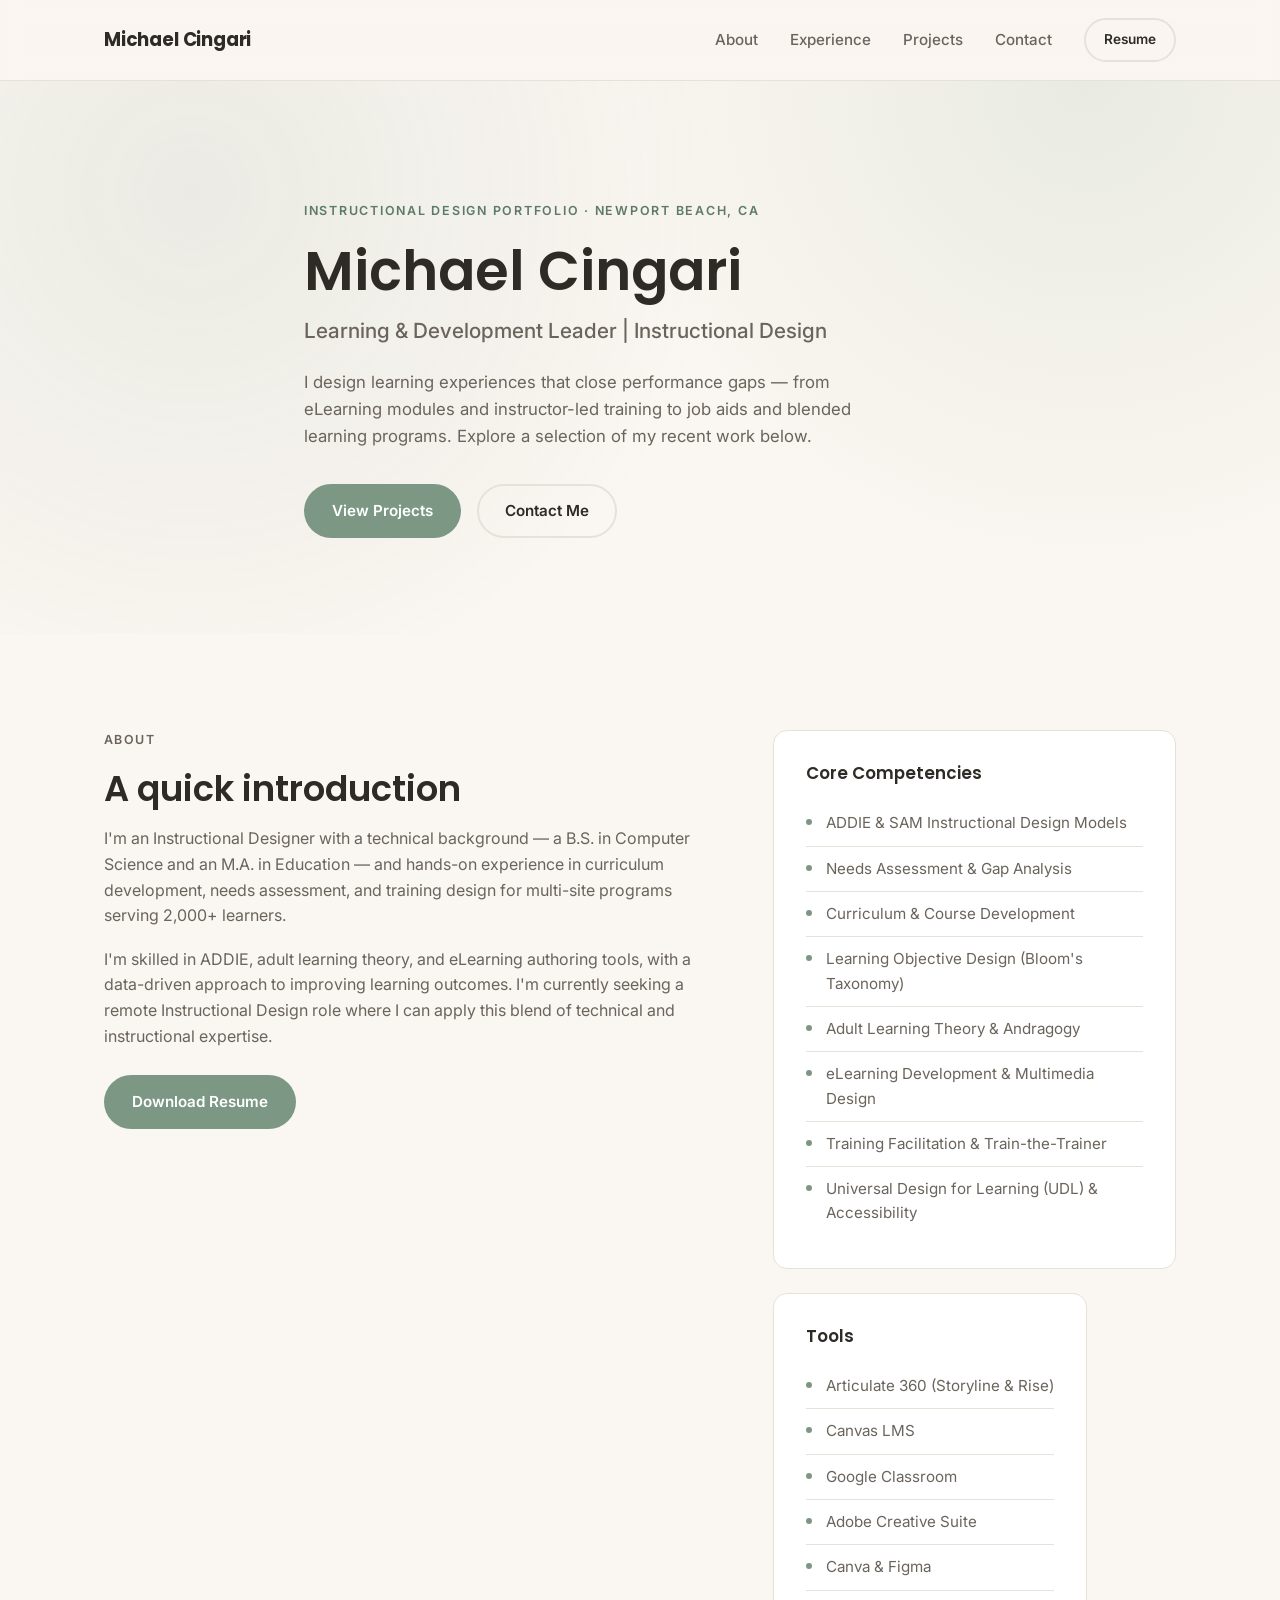
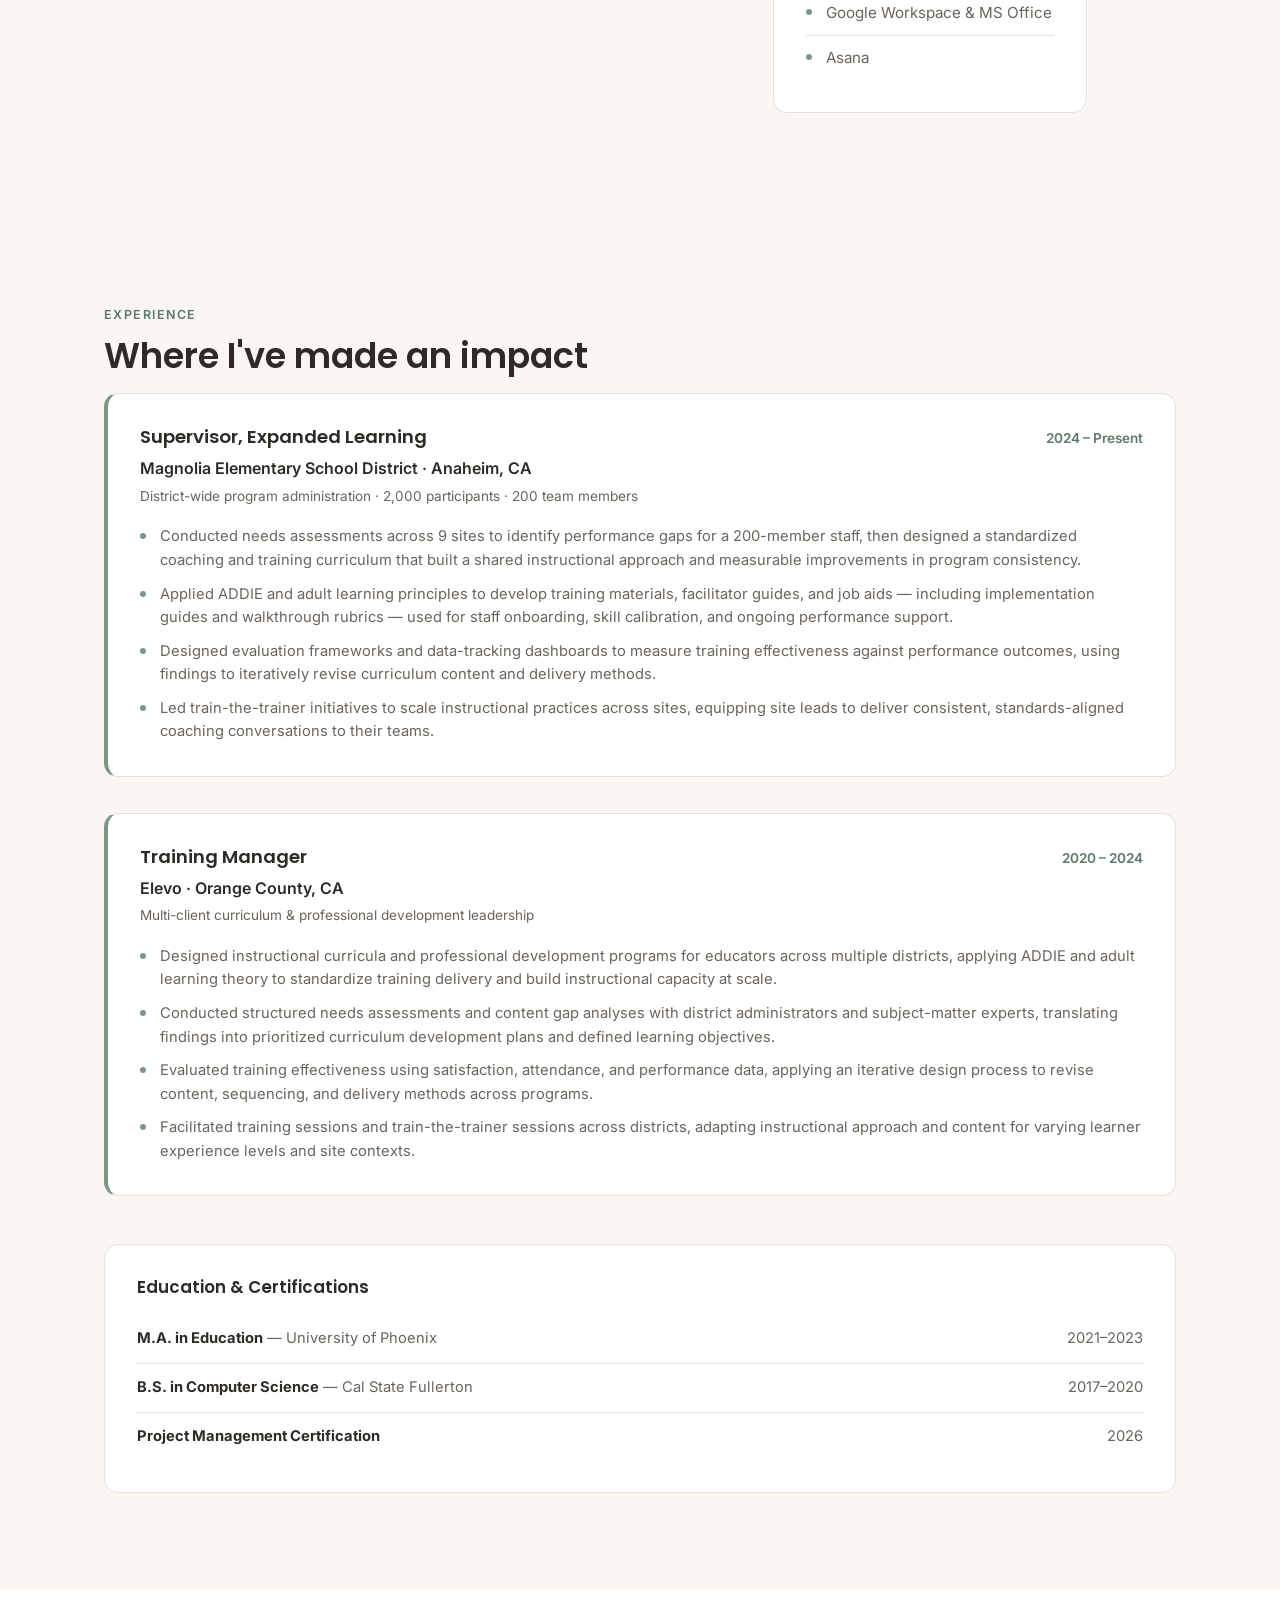
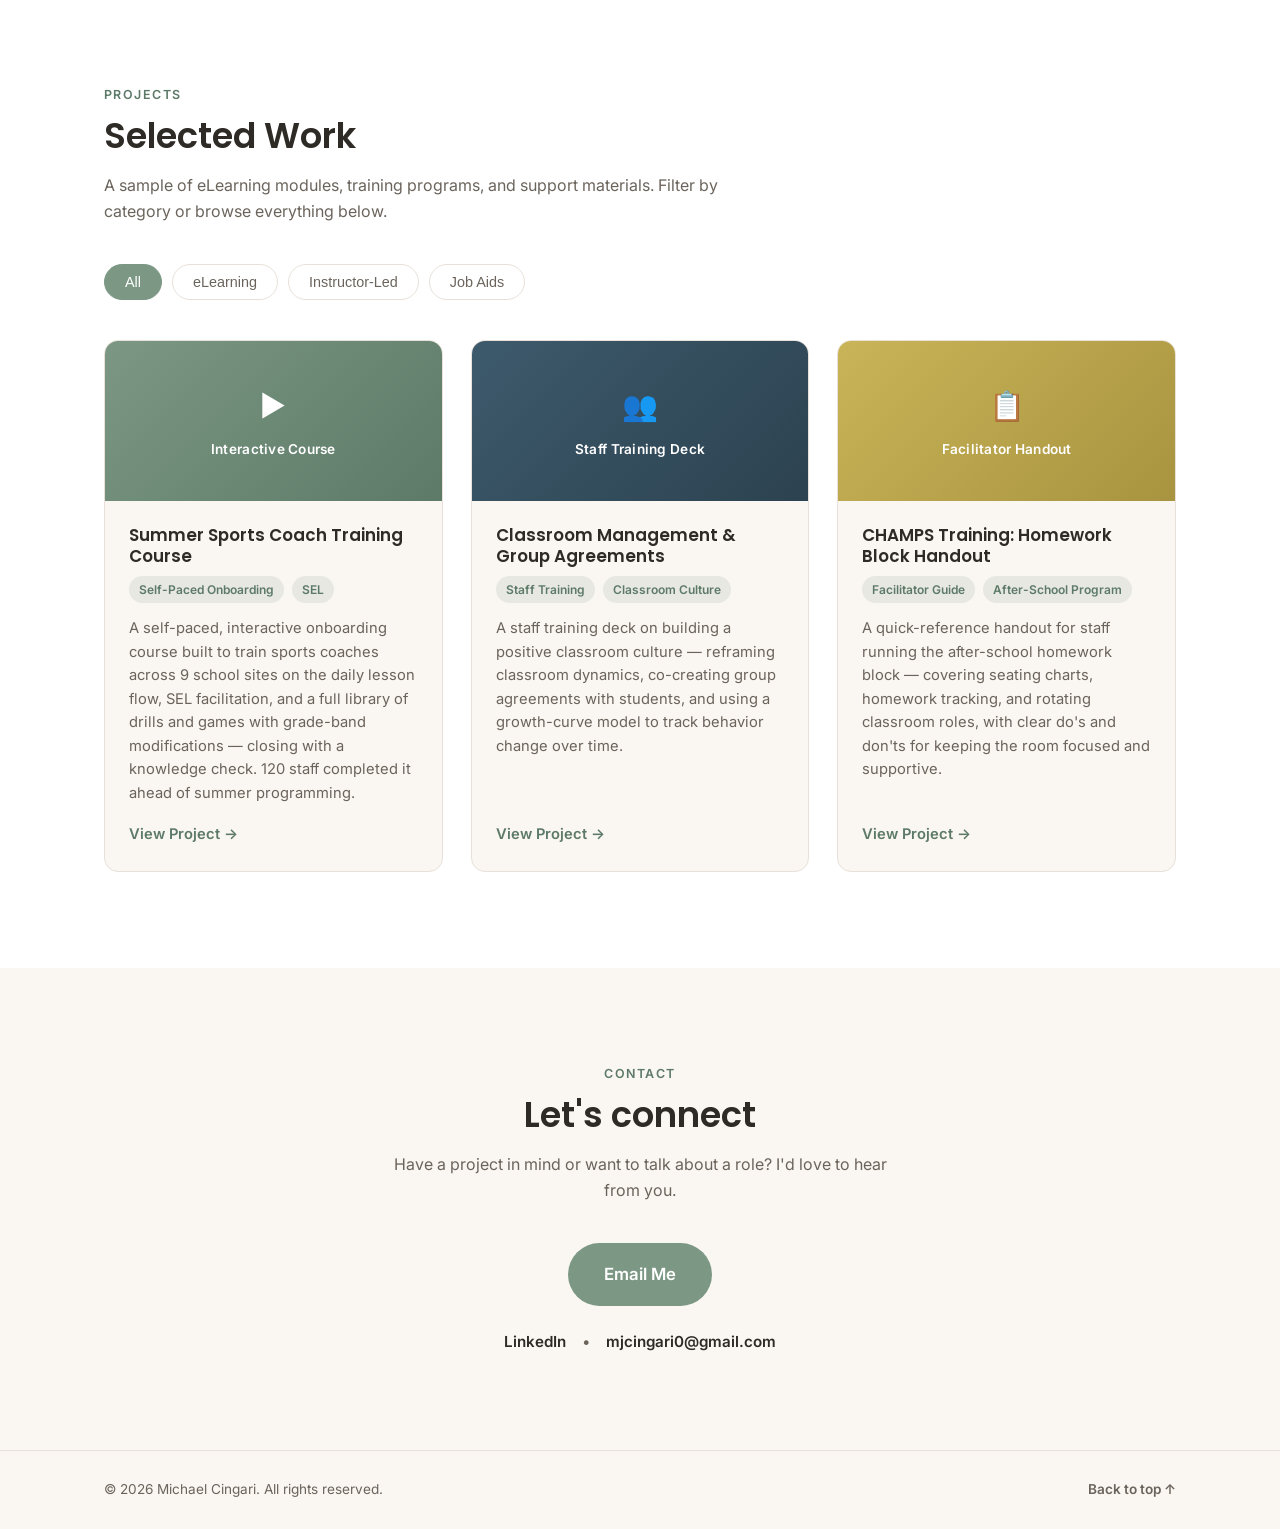
==== commit 44f292af: "Add real projects to Selected Work Replace all placeholder tiles with three finished projects: the i" ====
--- a/index.html
+++ b/index.html
@@ -180,7 +180,6 @@
           <button class="filter-btn" data-filter="elearning">eLearning</button>
           <button class="filter-btn" data-filter="ilt">Instructor-Led</button>
           <button class="filter-btn" data-filter="jobaid">Job Aids</button>
-          <button class="filter-btn" data-filter="video">Video</button>
         </div>
 
         <!--
@@ -188,120 +187,70 @@
           To add a new project: duplicate one <article class="project-card"> block below,
           update data-category, the thumbnail label/icon, title, tags, description, and the
           "View Project" link (point it at a file in /projects or an external review link).
+          Category values wired to the filter bar above: elearning, ilt, jobaid.
+          "video" is also supported by the filter script — add a filter button back in if you
+          add a video project.
         -->
         <div class="projects-grid" id="projects-grid">
 
           <article class="project-card" data-category="elearning">
             <div class="card-thumb thumb-a">
               <span class="thumb-icon" aria-hidden="true">▶</span>
-              <span class="thumb-label">eLearning Module</span>
+              <span class="thumb-label">Interactive Course</span>
             </div>
             <div class="card-body">
-              <h3>Project Title Here</h3>
+              <h3>Summer Sports Coach Training Course</h3>
               <div class="card-tags">
-                <span class="tag">Storyline</span>
-                <span class="tag">Compliance</span>
+                <span class="tag">Self-Paced Onboarding</span>
+                <span class="tag">SEL</span>
               </div>
               <p>
-                One or two sentences describing the challenge, your approach, and the outcome.
-                Focus on the learner problem you solved.
+                A self-paced, interactive onboarding course built to train sports coaches across
+                9 school sites on the daily lesson flow, SEL facilitation, and a full library of
+                drills and games with grade-band modifications — closing with a knowledge check.
+                120 staff completed it ahead of summer programming.
               </p>
-              <a href="projects/replace-with-your-file.pdf" class="card-link">View Project →</a>
+              <a href="projects/coach-training-course.html" class="card-link" target="_blank" rel="noopener">View Project →</a>
             </div>
           </article>
 
           <article class="project-card" data-category="ilt">
             <div class="card-thumb thumb-b">
               <span class="thumb-icon" aria-hidden="true">👥</span>
-              <span class="thumb-label">Instructor-Led Training</span>
+              <span class="thumb-label">Staff Training Deck</span>
             </div>
             <div class="card-body">
-              <h3>Project Title Here</h3>
+              <h3>Classroom Management &amp; Group Agreements</h3>
               <div class="card-tags">
-                <span class="tag">Facilitator Guide</span>
-                <span class="tag">Onboarding</span>
+                <span class="tag">Staff Training</span>
+                <span class="tag">Classroom Culture</span>
               </div>
               <p>
-                One or two sentences describing the challenge, your approach, and the outcome.
-                Focus on the learner problem you solved.
+                A staff training deck on building a positive classroom culture — reframing
+                classroom dynamics, co-creating group agreements with students, and using a
+                growth-curve model to track behavior change over time.
               </p>
-              <a href="projects/replace-with-your-file.pdf" class="card-link">View Project →</a>
+              <a href="projects/classroom-management-group-agreements.pdf" class="card-link" target="_blank" rel="noopener">View Project →</a>
             </div>
           </article>
 
           <article class="project-card" data-category="jobaid">
             <div class="card-thumb thumb-c">
               <span class="thumb-icon" aria-hidden="true">📋</span>
-              <span class="thumb-label">Job Aid</span>
+              <span class="thumb-label">Facilitator Handout</span>
             </div>
             <div class="card-body">
-              <h3>Project Title Here</h3>
+              <h3>CHAMPS Training: Homework Block Handout</h3>
               <div class="card-tags">
-                <span class="tag">Quick Reference</span>
-                <span class="tag">Process</span>
+                <span class="tag">Facilitator Guide</span>
+                <span class="tag">After-School Program</span>
               </div>
               <p>
-                One or two sentences describing the challenge, your approach, and the outcome.
-                Focus on the learner problem you solved.
+                A quick-reference handout for staff running the after-school homework block —
+                covering seating charts, homework tracking, and rotating classroom roles, with
+                clear do's and don'ts for keeping the room focused and supportive.
               </p>
-              <a href="projects/replace-with-your-file.pdf" class="card-link">View Project →</a>
-            </div>
-          </article>
-
-          <article class="project-card" data-category="video">
-            <div class="card-thumb thumb-d">
-              <span class="thumb-icon" aria-hidden="true">🎬</span>
-              <span class="thumb-label">Video / Multimedia</span>
-            </div>
-            <div class="card-body">
-              <h3>Project Title Here</h3>
-              <div class="card-tags">
-                <span class="tag">Camtasia</span>
-                <span class="tag">Microlearning</span>
-              </div>
-              <p>
-                One or two sentences describing the challenge, your approach, and the outcome.
-                Focus on the learner problem you solved.
-              </p>
-              <a href="projects/replace-with-your-file.pdf" class="card-link">View Project →</a>
-            </div>
-          </article>
-
-          <article class="project-card" data-category="elearning">
-            <div class="card-thumb thumb-e">
-              <span class="thumb-icon" aria-hidden="true">▶</span>
-              <span class="thumb-label">eLearning Module</span>
-            </div>
-            <div class="card-body">
-              <h3>Project Title Here</h3>
-              <div class="card-tags">
-                <span class="tag">Rise 360</span>
-                <span class="tag">Product Training</span>
-              </div>
-              <p>
-                One or two sentences describing the challenge, your approach, and the outcome.
-                Focus on the learner problem you solved.
-              </p>
-              <a href="projects/replace-with-your-file.pdf" class="card-link">View Project →</a>
-            </div>
-          </article>
-
-          <article class="project-card" data-category="jobaid">
-            <div class="card-thumb thumb-f">
-              <span class="thumb-icon" aria-hidden="true">📋</span>
-              <span class="thumb-label">Job Aid</span>
-            </div>
-            <div class="card-body">
-              <h3>Project Title Here</h3>
-              <div class="card-tags">
-                <span class="tag">Infographic</span>
-                <span class="tag">Reference Guide</span>
-              </div>
-              <p>
-                One or two sentences describing the challenge, your approach, and the outcome.
-                Focus on the learner problem you solved.
-              </p>
-              <a href="projects/replace-with-your-file.pdf" class="card-link">View Project →</a>
+              <a href="projects/champs-homework-block-handout.pdf" class="card-link" target="_blank" rel="noopener">View Project →</a>
             </div>
           </article>
 
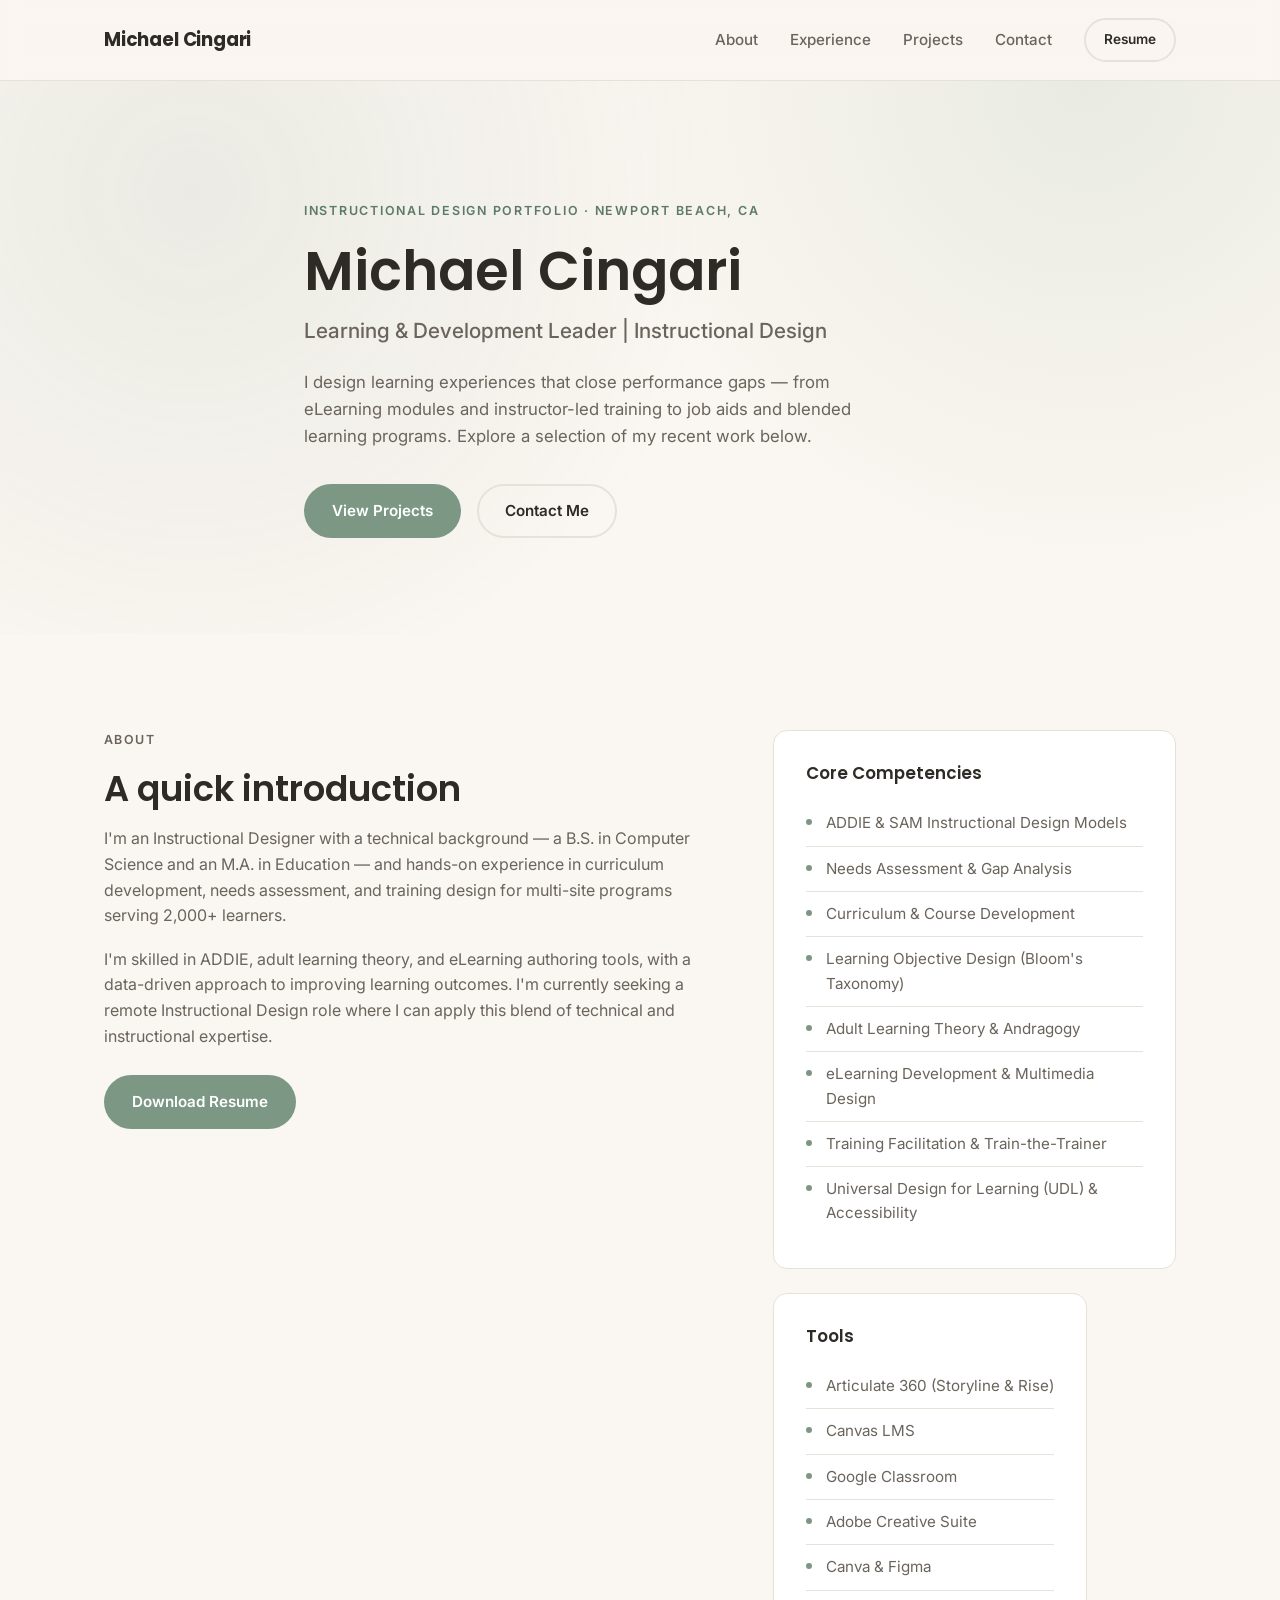
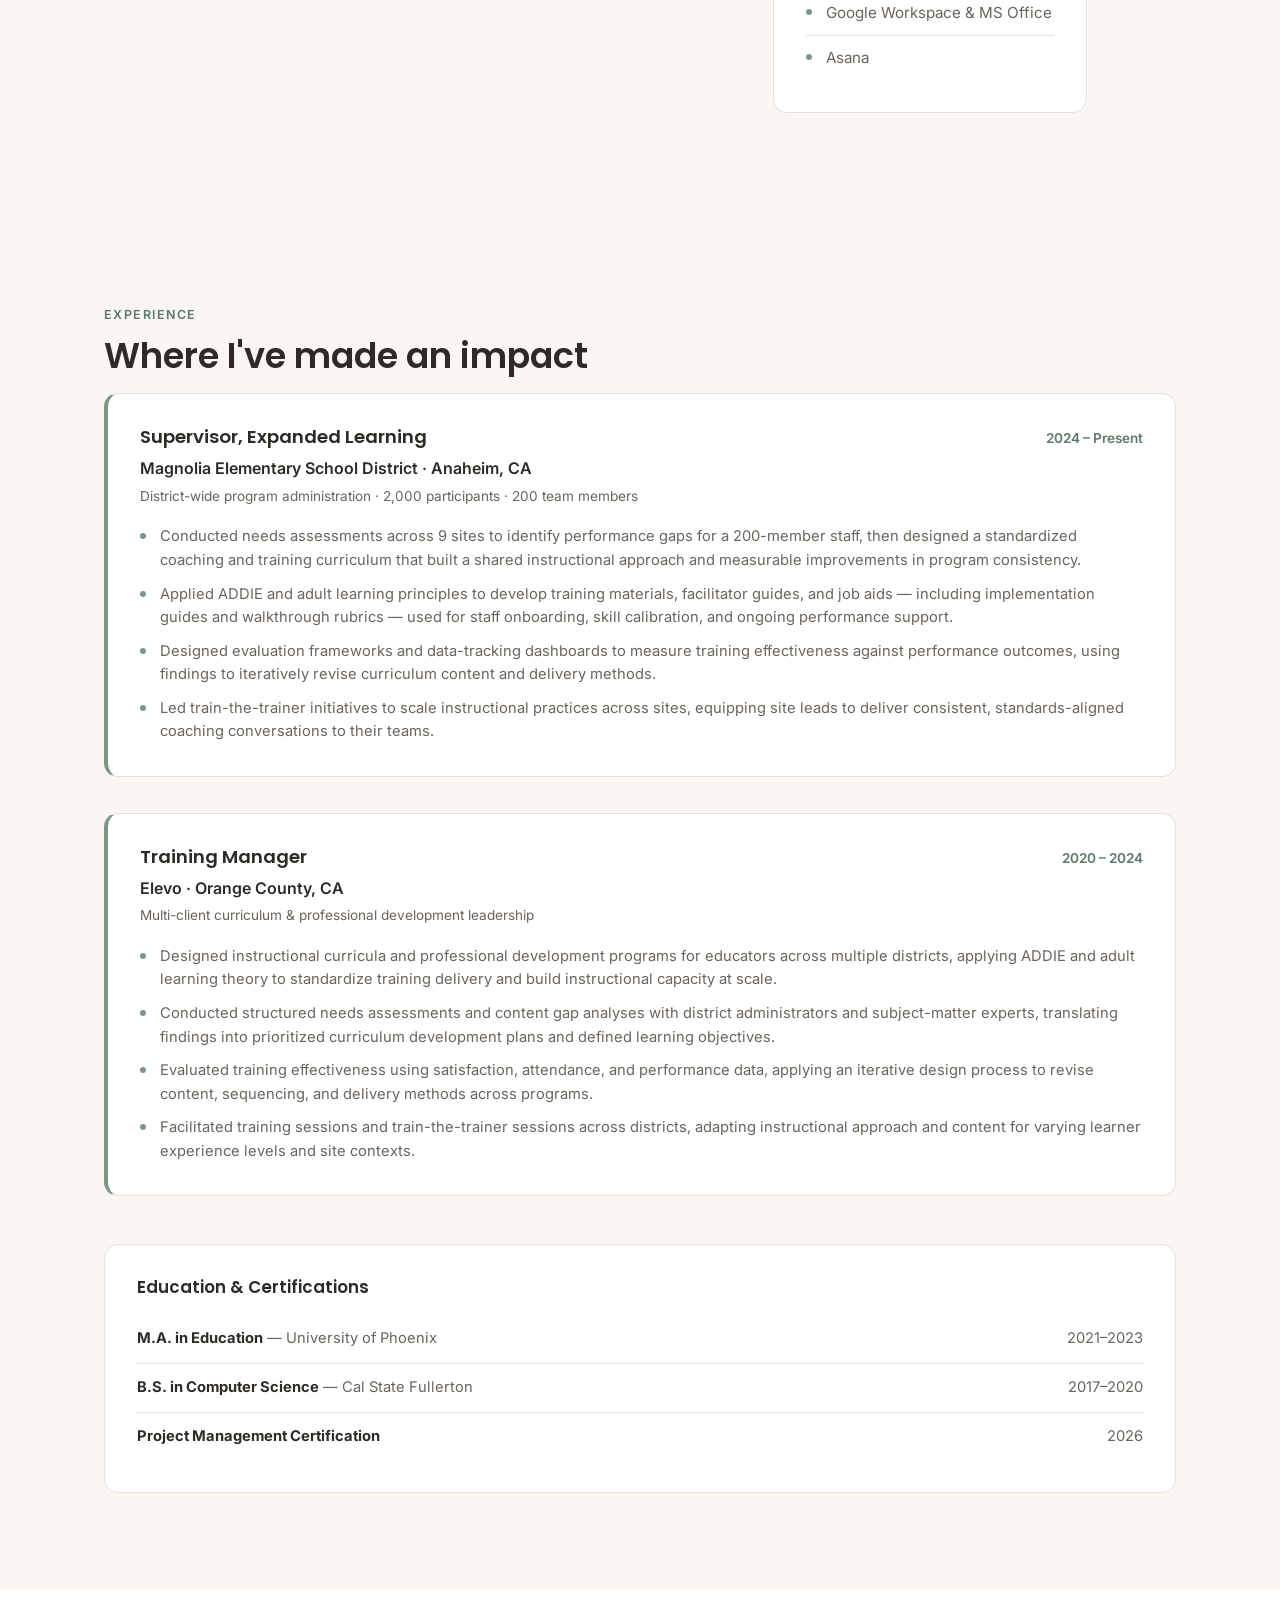
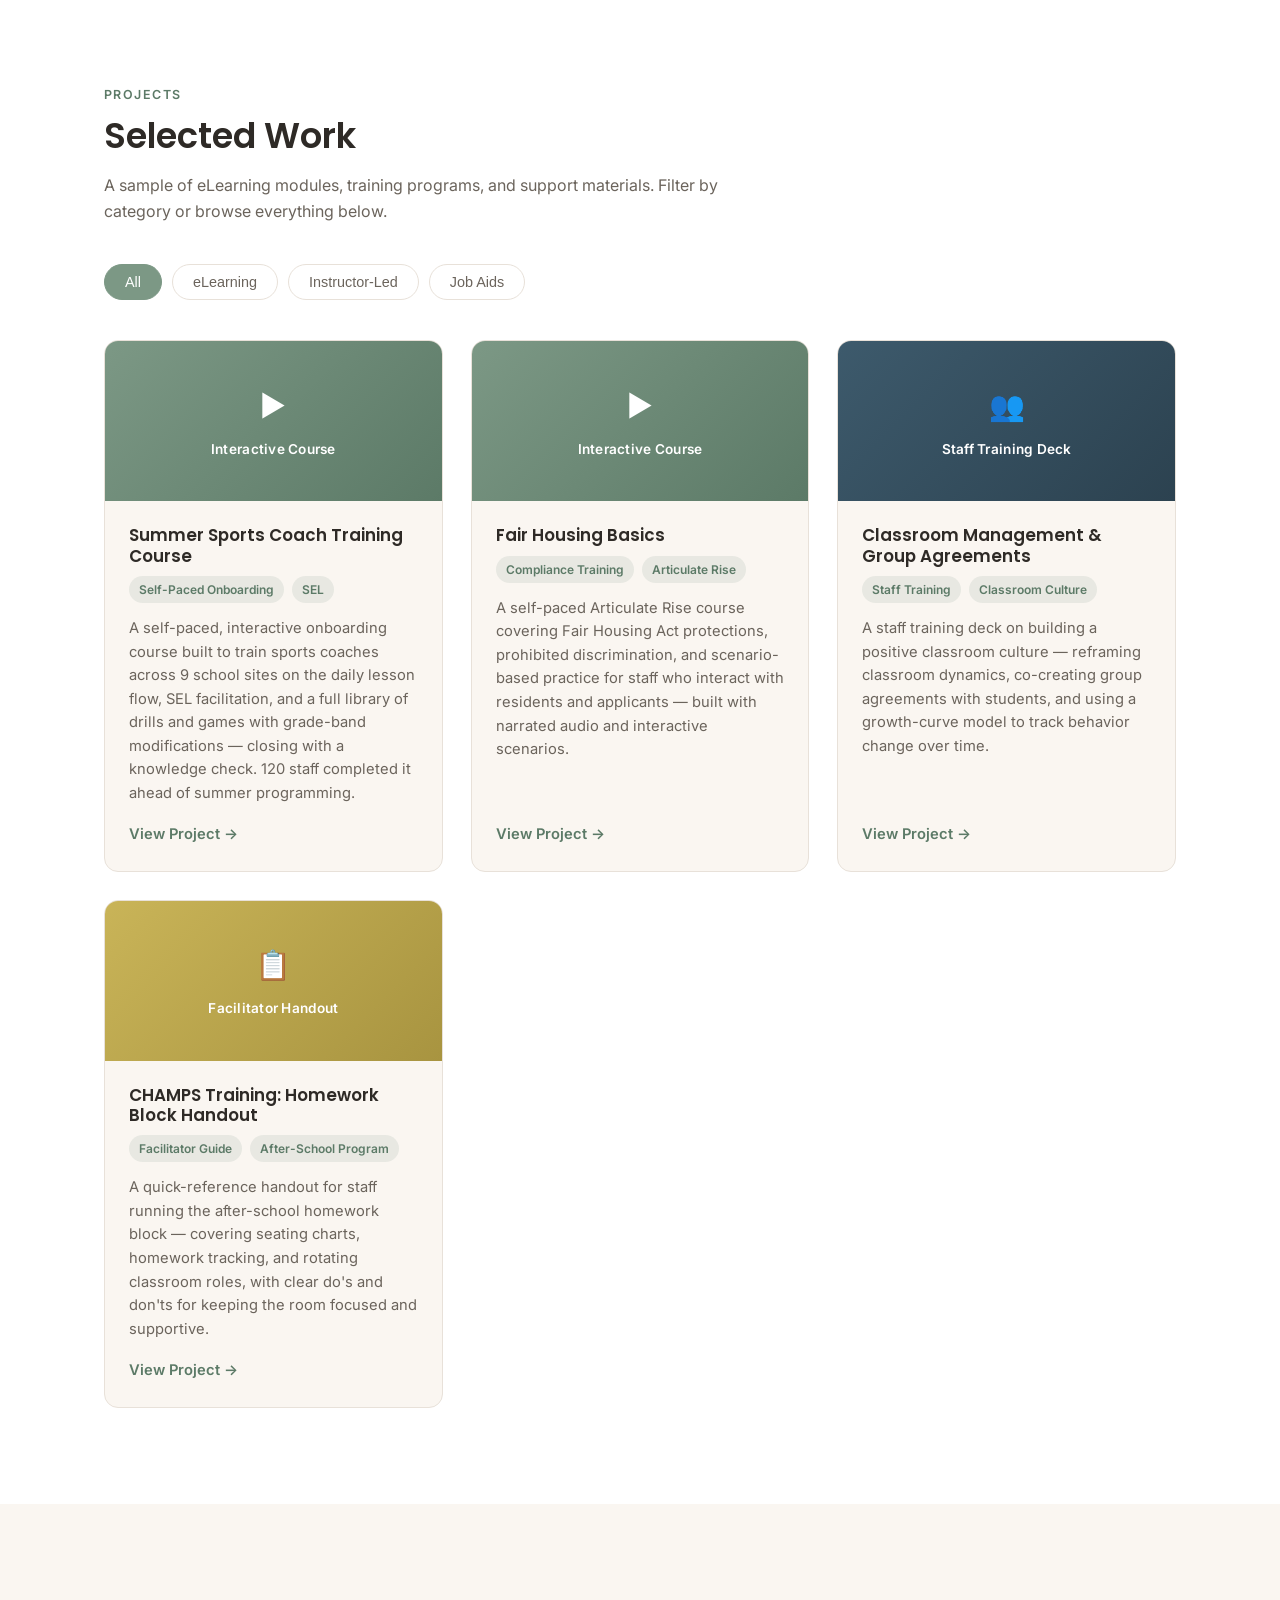
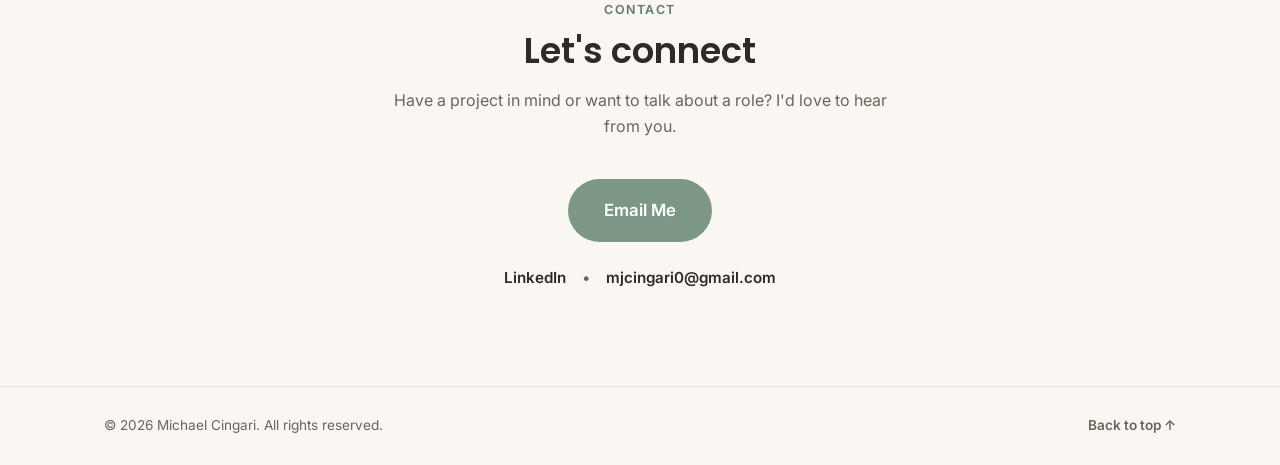
==== commit eebf8854: "Add Fair Housing Basics project to portfolio - Rename projects/fair-housing-basics-raw-LJELBG0f (1) " ====
--- a/index.html
+++ b/index.html
@@ -214,6 +214,27 @@
             </div>
           </article>
 
+          <article class="project-card" data-category="elearning">
+            <div class="card-thumb thumb-a">
+              <span class="thumb-icon" aria-hidden="true">▶</span>
+              <span class="thumb-label">Interactive Course</span>
+            </div>
+            <div class="card-body">
+              <h3>Fair Housing Basics</h3>
+              <div class="card-tags">
+                <span class="tag">Compliance Training</span>
+                <span class="tag">Articulate Rise</span>
+              </div>
+              <p>
+                A self-paced Articulate Rise course covering Fair Housing Act protections,
+                prohibited discrimination, and scenario-based practice for staff who interact
+                with residents and applicants — built with narrated audio and interactive
+                scenarios.
+              </p>
+              <a href="projects/fair-housing-basics/content/index.html" class="card-link" target="_blank" rel="noopener">View Project →</a>
+            </div>
+          </article>
+
           <article class="project-card" data-category="ilt">
             <div class="card-thumb thumb-b">
               <span class="thumb-icon" aria-hidden="true">👥</span>
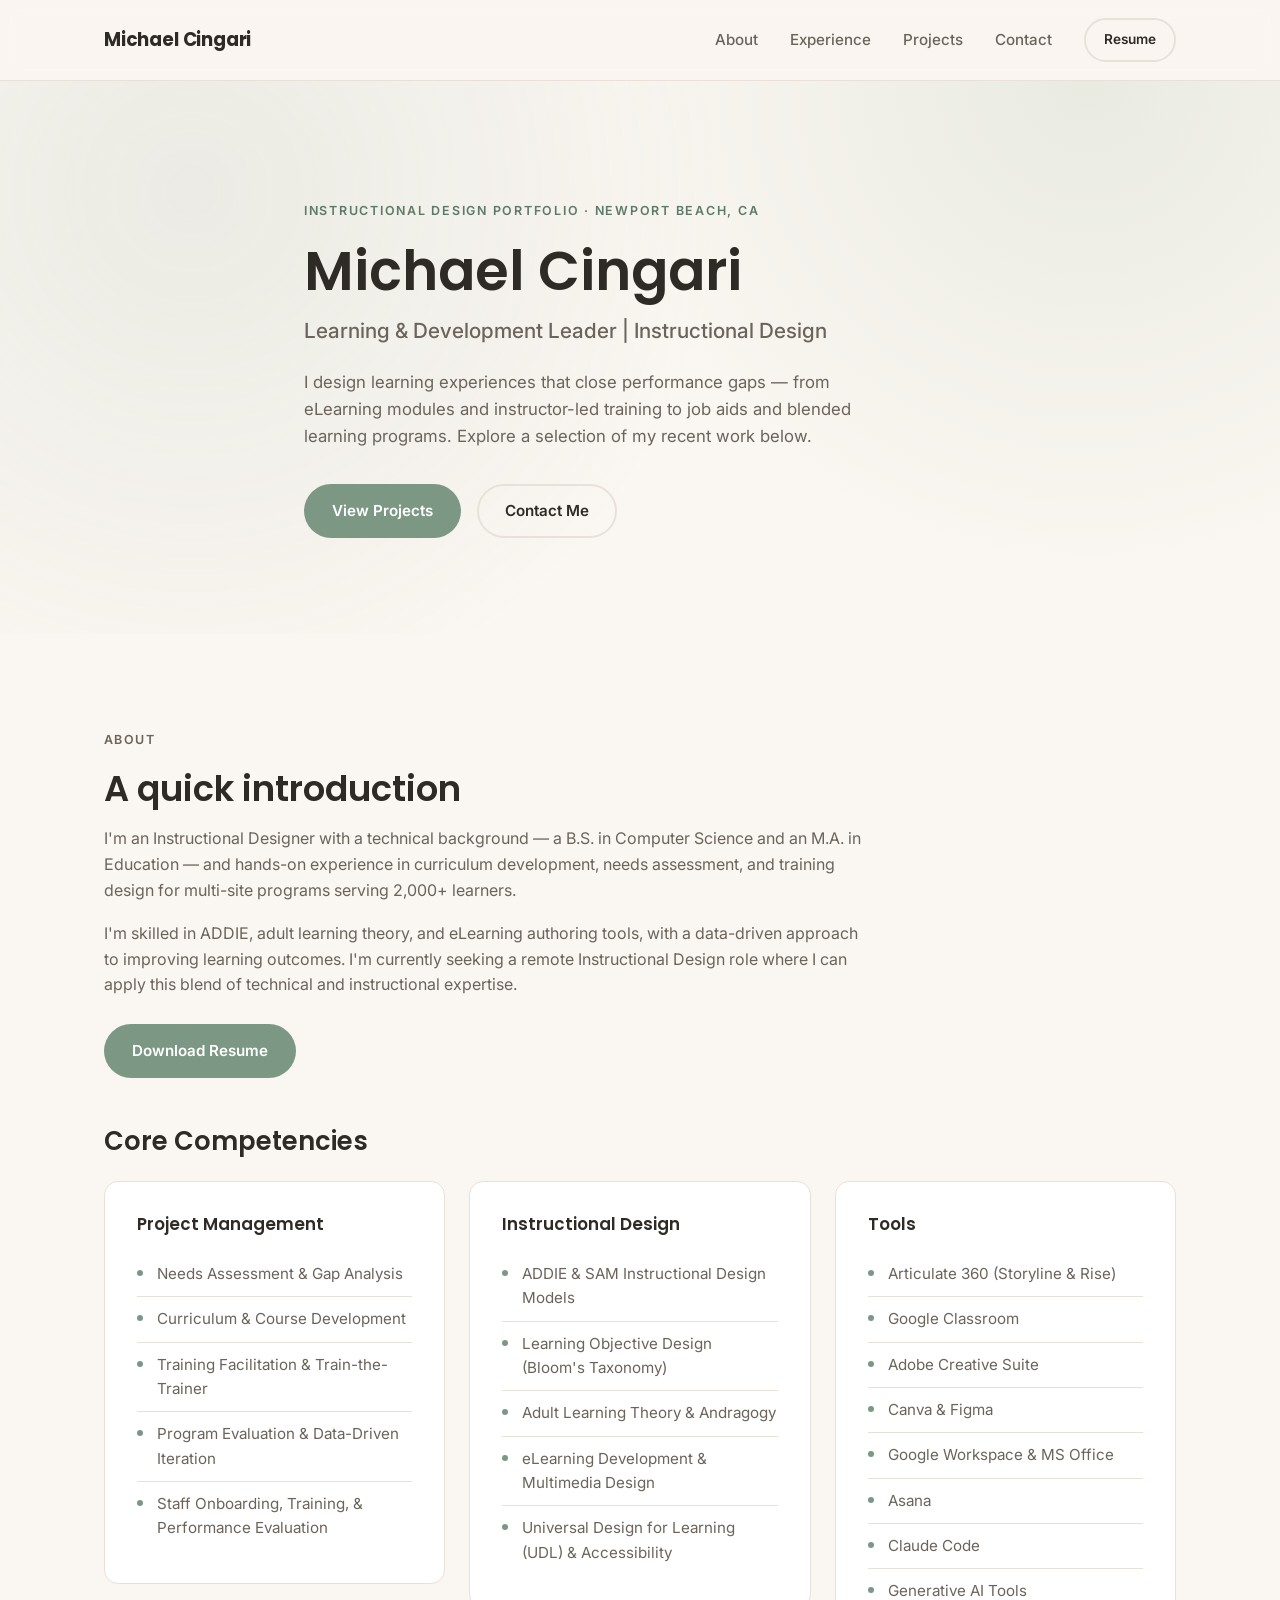
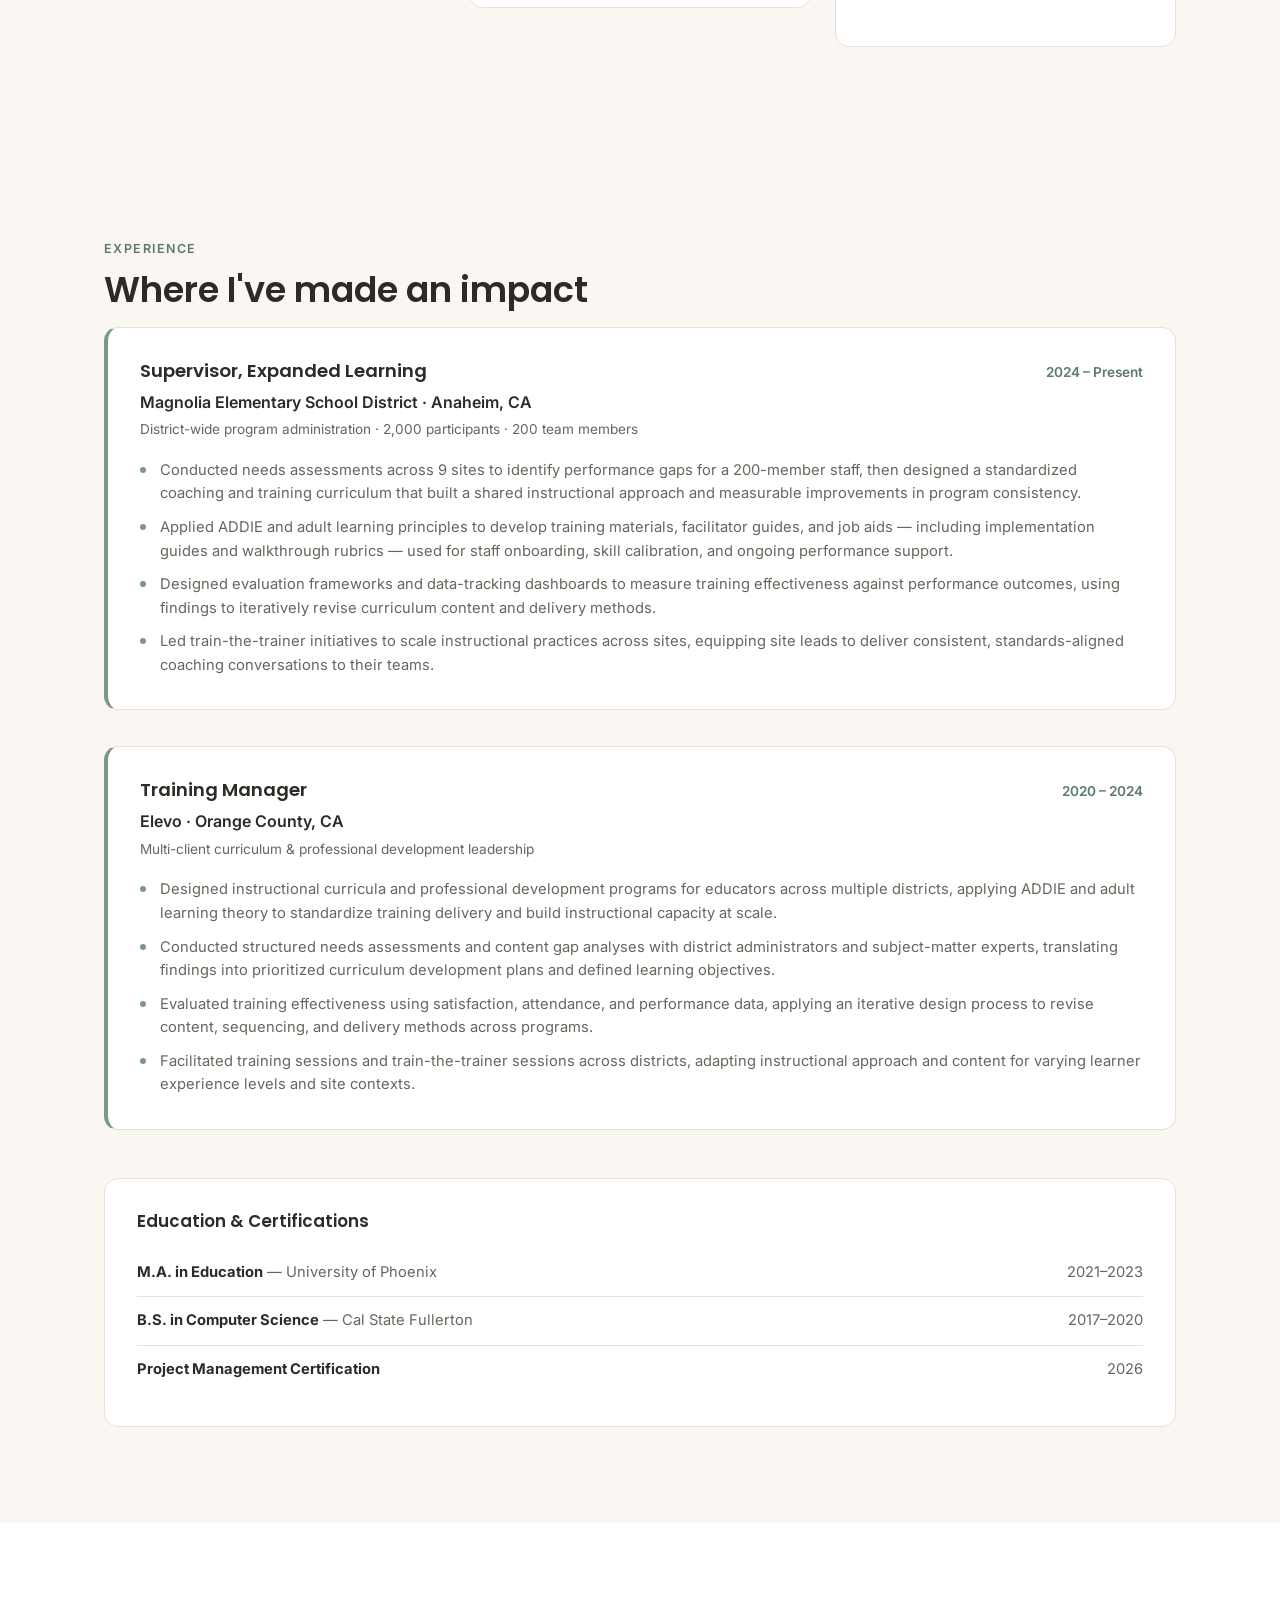
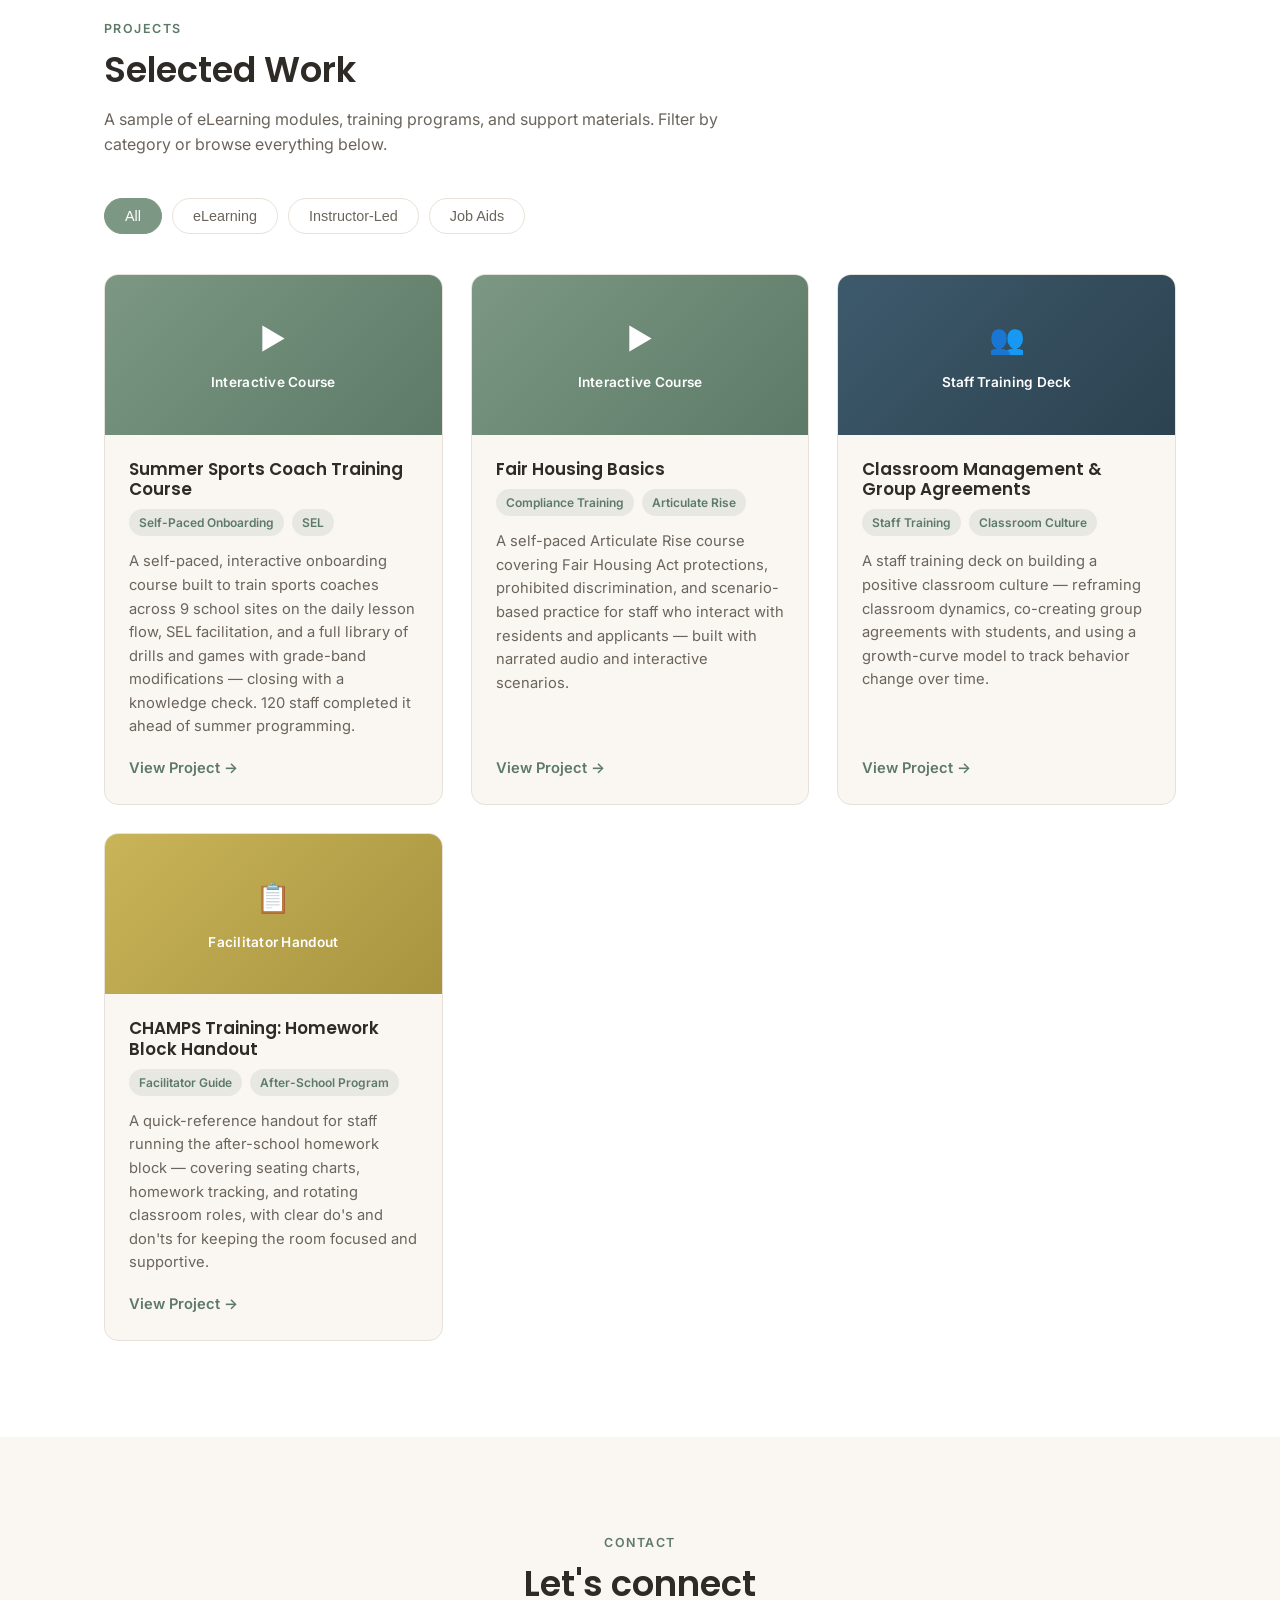
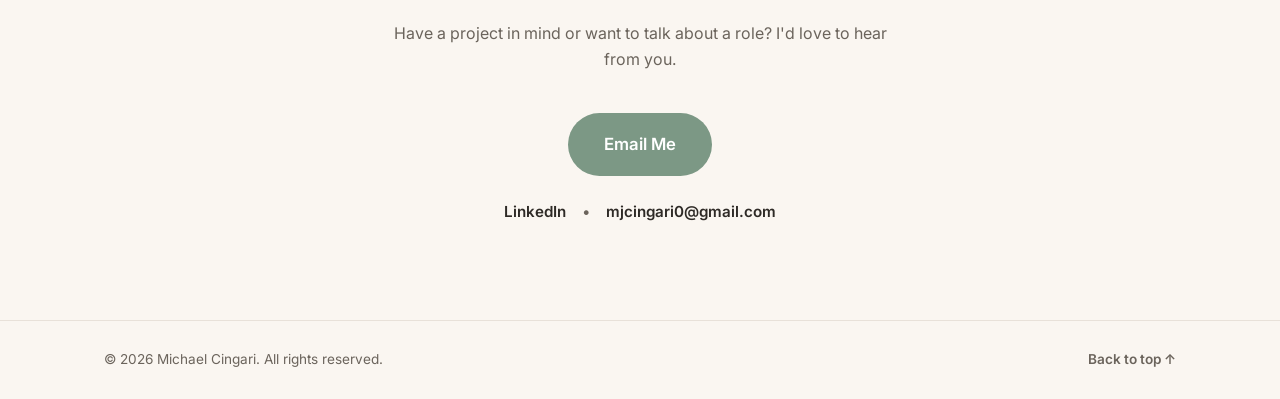
==== commit 132e93bc: "Adding tile for Fair Housing Module adjusted formatting, core competencies, and visuals to website" ====
--- a/index.html
+++ b/index.html
@@ -57,7 +57,7 @@
 
     <!-- ===== About ===== -->
     <section id="about" class="section about">
-      <div class="container about-grid">
+      <div class="container">
         <div class="about-text">
           <p class="section-label">About</p>
           <h2>A quick introduction</h2>
@@ -76,17 +76,26 @@
           <a href="assets/resume/Michael-Cingari-Resume.pdf" class="btn btn-primary" download>Download Resume</a>
         </div>
 
-        <div class="about-sidebar">
+        <h3 class="skills-grid-heading">Core Competencies</h3>
+        <div class="about-skills-grid">
           <div class="about-skills">
-            <h3>Core Competencies</h3>
+            <h3>Project Management</h3>
+            <ul class="skills-list">
+              <li>Needs Assessment &amp; Gap Analysis</li>
+              <li>Curriculum &amp; Course Development</li>
+              <li>Training Facilitation &amp; Train-the-Trainer</li>
+              <li>Program Evaluation &amp; Data-Driven Iteration</li>
+              <li>Staff Onboarding, Training, &amp; Performance Evaluation</li>
+            </ul>
+          </div>
+
+          <div class="about-skills">
+            <h3>Instructional Design</h3>
             <ul class="skills-list">
               <li>ADDIE &amp; SAM Instructional Design Models</li>
-              <li>Needs Assessment &amp; Gap Analysis</li>
-              <li>Curriculum &amp; Course Development</li>
               <li>Learning Objective Design (Bloom's Taxonomy)</li>
               <li>Adult Learning Theory &amp; Andragogy</li>
               <li>eLearning Development &amp; Multimedia Design</li>
-              <li>Training Facilitation &amp; Train-the-Trainer</li>
               <li>Universal Design for Learning (UDL) &amp; Accessibility</li>
             </ul>
           </div>
@@ -95,12 +104,13 @@
             <h3>Tools</h3>
             <ul class="skills-list">
               <li>Articulate 360 (Storyline &amp; Rise)</li>
-              <li>Canvas LMS</li>
               <li>Google Classroom</li>
               <li>Adobe Creative Suite</li>
               <li>Canva &amp; Figma</li>
               <li>Google Workspace &amp; MS Office</li>
               <li>Asana</li>
+              <li>Claude Code</li>
+              <li>Generative AI Tools</li>
             </ul>
           </div>
         </div>
--- a/css/style.css
+++ b/css/style.css
@@ -208,19 +208,20 @@
 /* ===================================================
    About
 =================================================== */
-.about-grid {
-  display: grid;
-  grid-template-columns: 1.5fr 1fr;
-  gap: 64px;
-}
-
+.about-text { max-width: 760px; margin-bottom: 48px; }
 .about-text p { color: var(--color-text-muted); margin-bottom: 18px; }
 .about-text .btn { margin-top: 8px; }
 
-.about-sidebar {
-  display: flex;
-  flex-direction: column;
+.skills-grid-heading {
+  font-size: clamp(1.3rem, 2.4vw, 1.6rem);
+  margin-bottom: 24px;
+}
+
+.about-skills-grid {
+  display: grid;
+  grid-template-columns: repeat(3, 1fr);
   gap: 24px;
+  align-items: start;
 }
 
 .about-skills {
@@ -228,7 +229,6 @@
   border: 1px solid var(--color-border);
   border-radius: var(--radius);
   padding: 32px;
-  align-self: start;
 }
 
 .about-skills h3 {
@@ -517,12 +517,14 @@
    Responsive
 =================================================== */
 @media (max-width: 860px) {
-  .about-grid { grid-template-columns: 1fr; gap: 40px; }
+  .about-skills-grid { grid-template-columns: 1fr 1fr; }
 }
 
 @media (max-width: 720px) {
   .section { padding: 64px 0; }
   .hero { padding: 96px 0 64px; }
+
+  .about-skills-grid { grid-template-columns: 1fr; gap: 20px; }
 
   .nav-toggle { display: flex; }
 
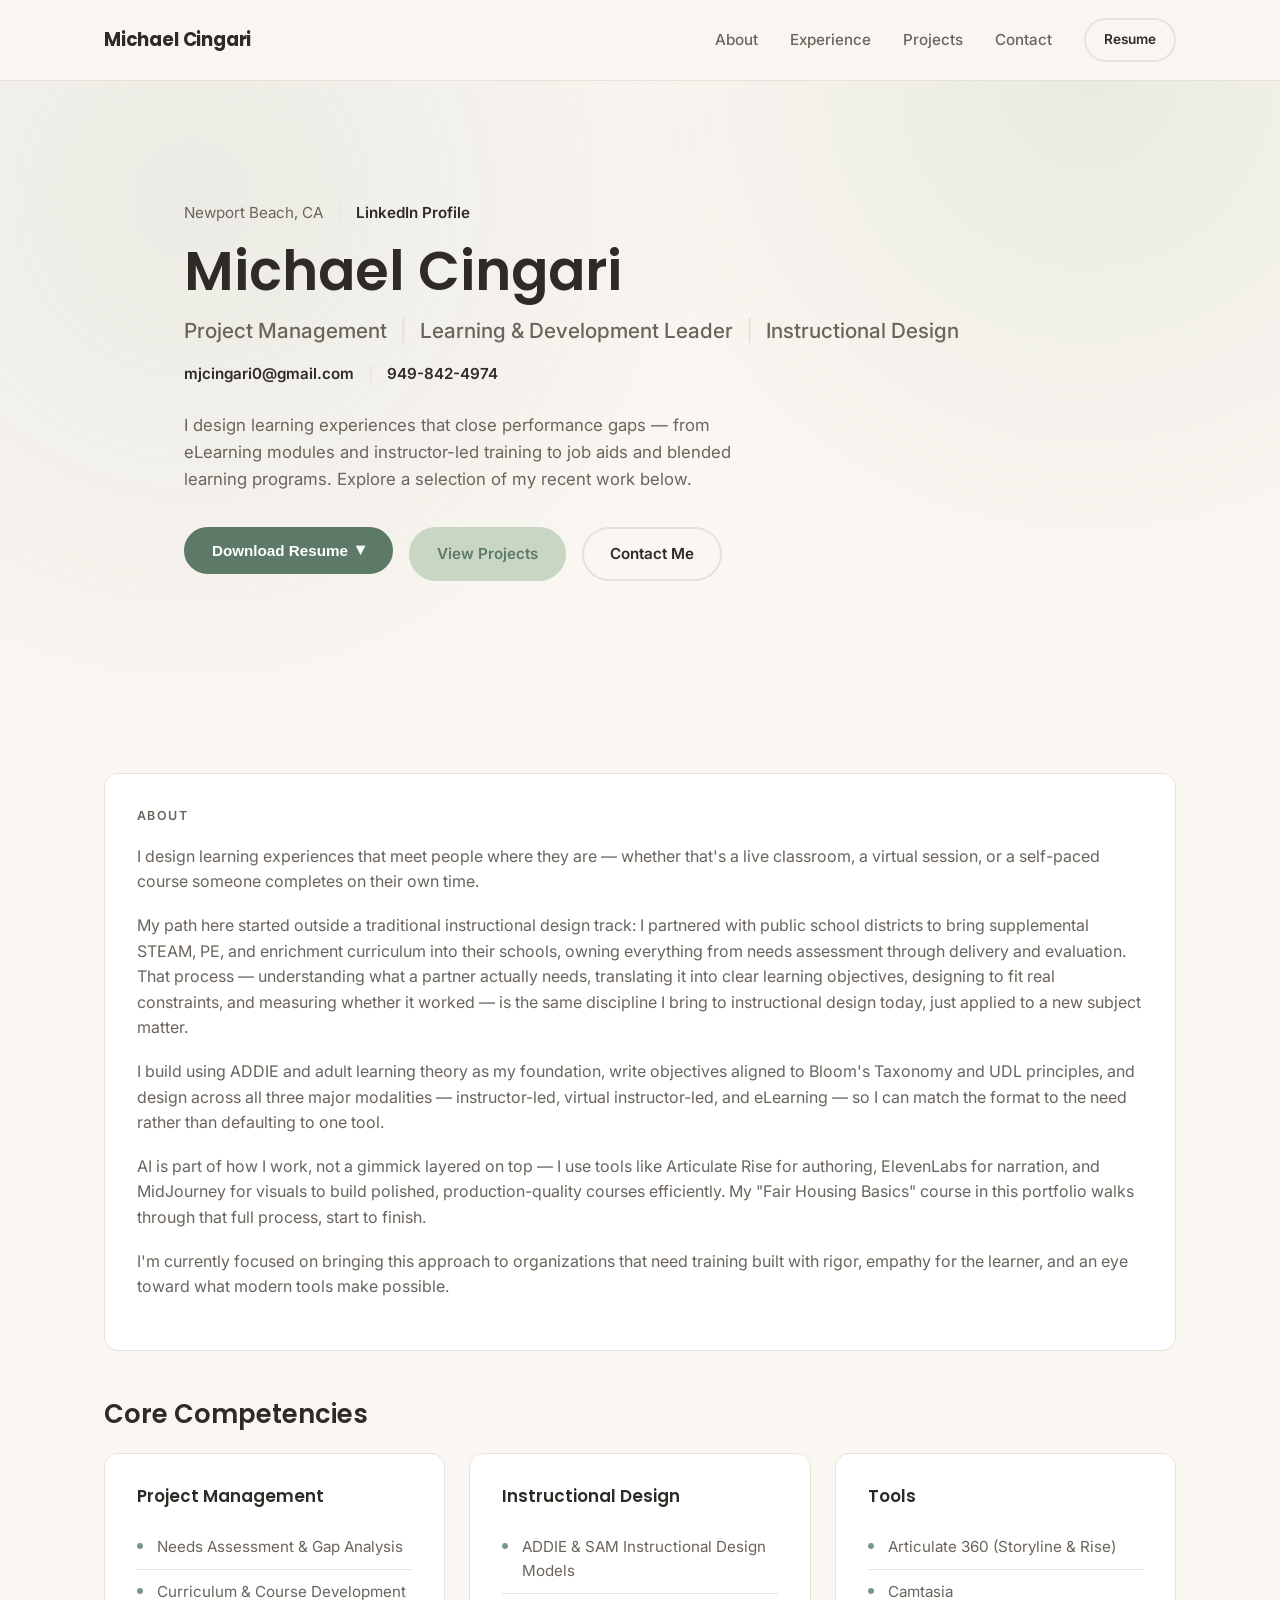
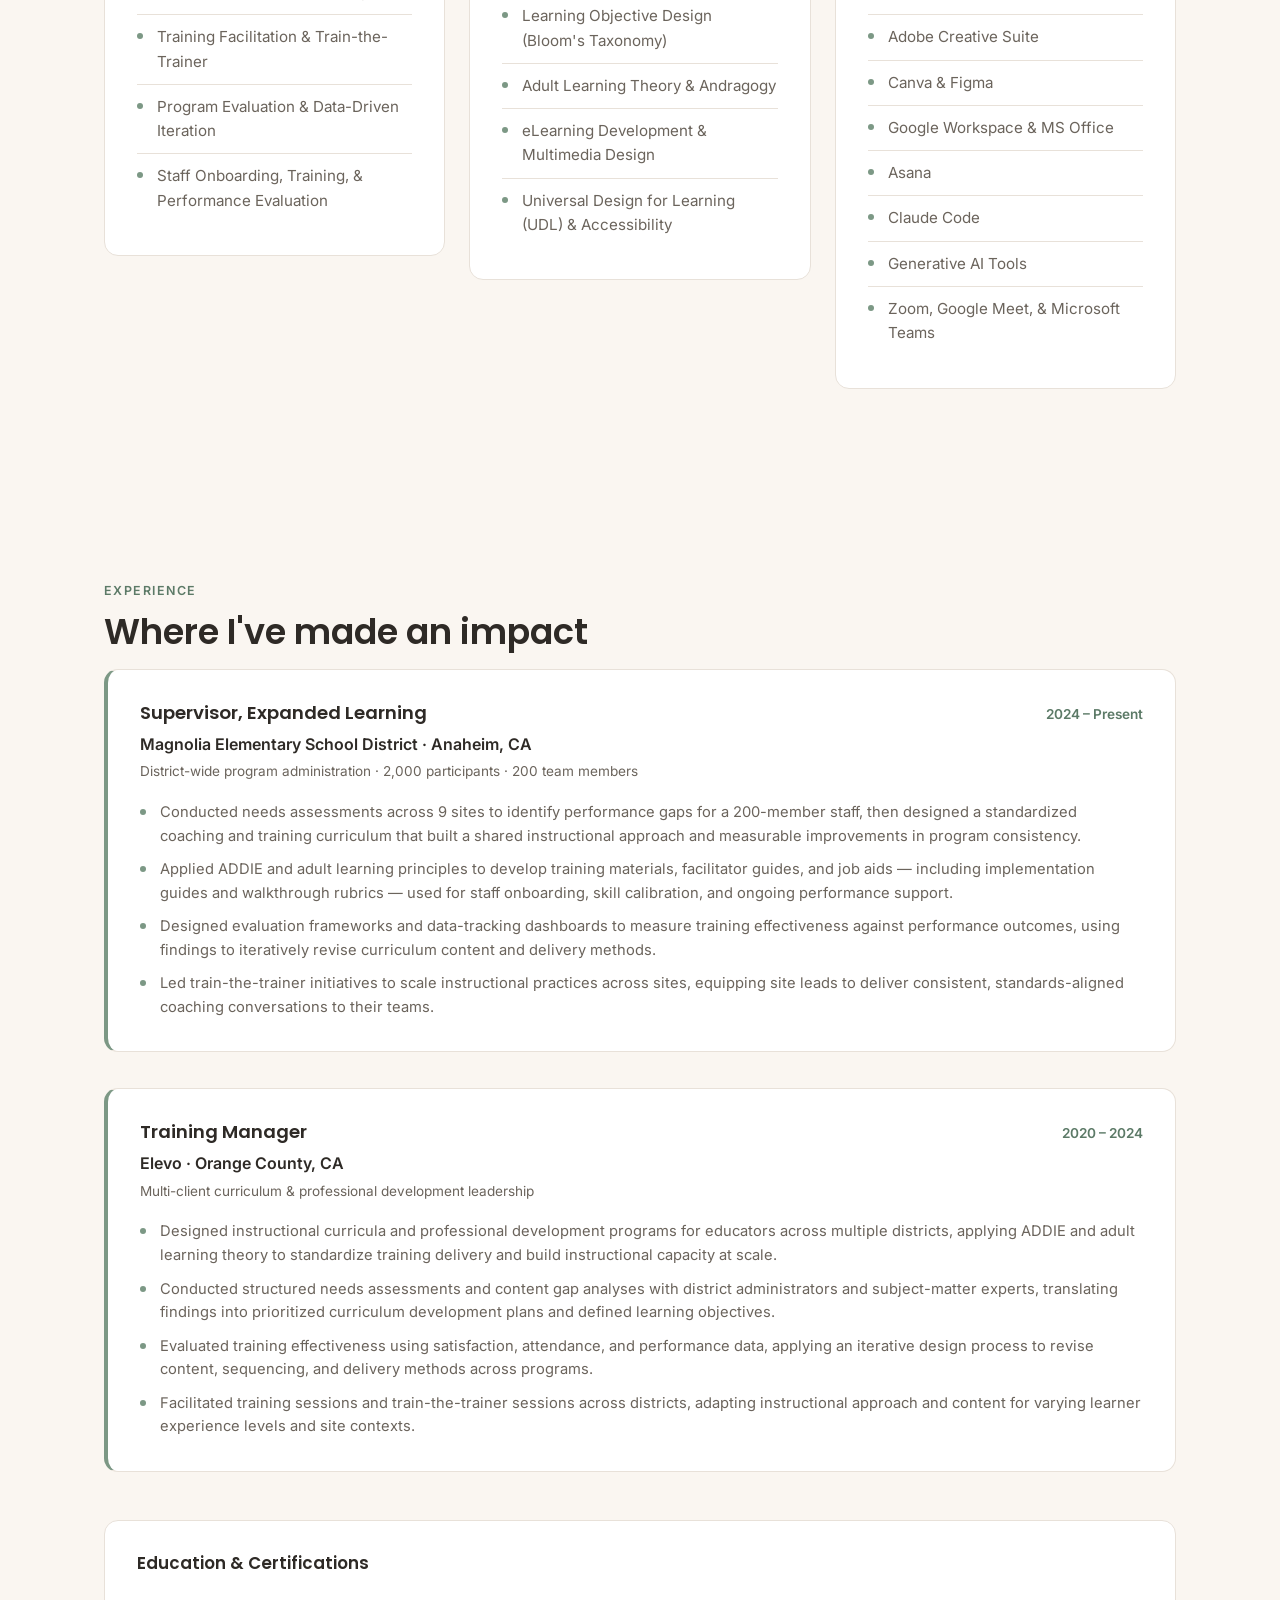
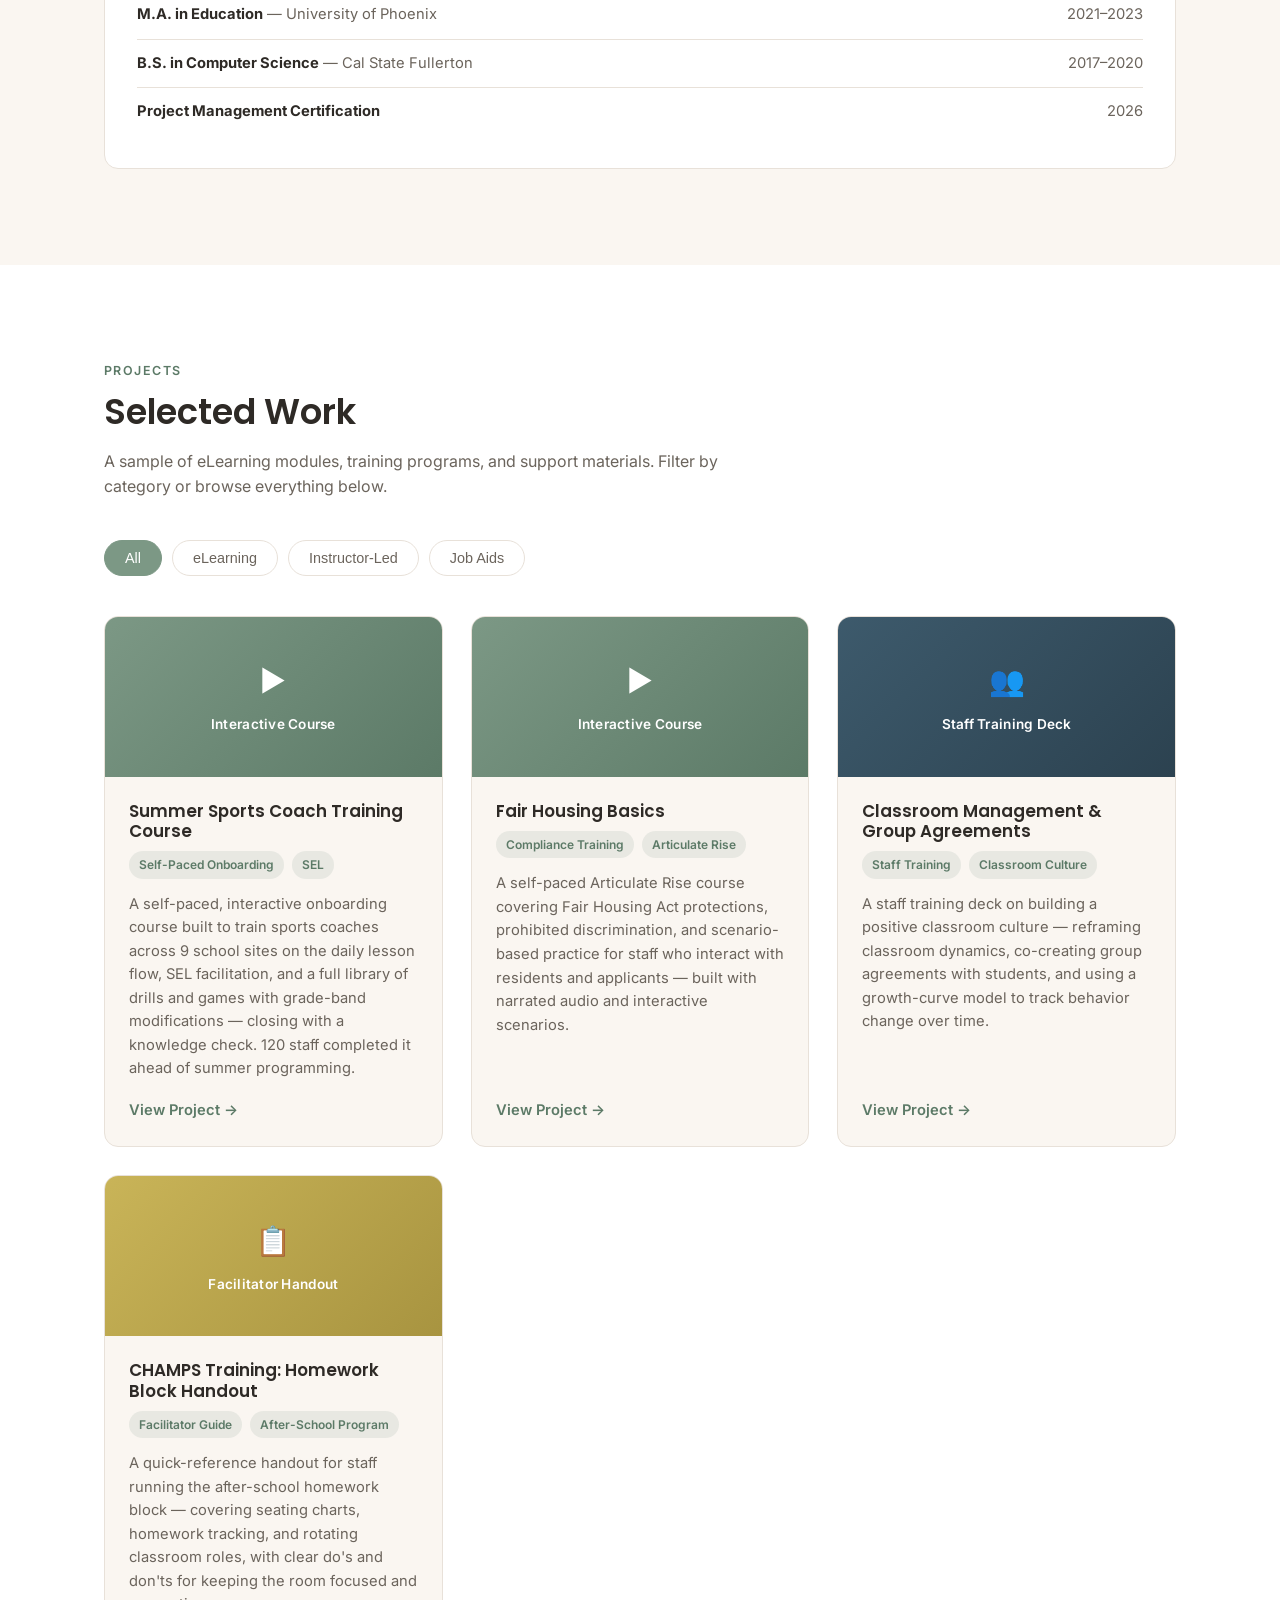
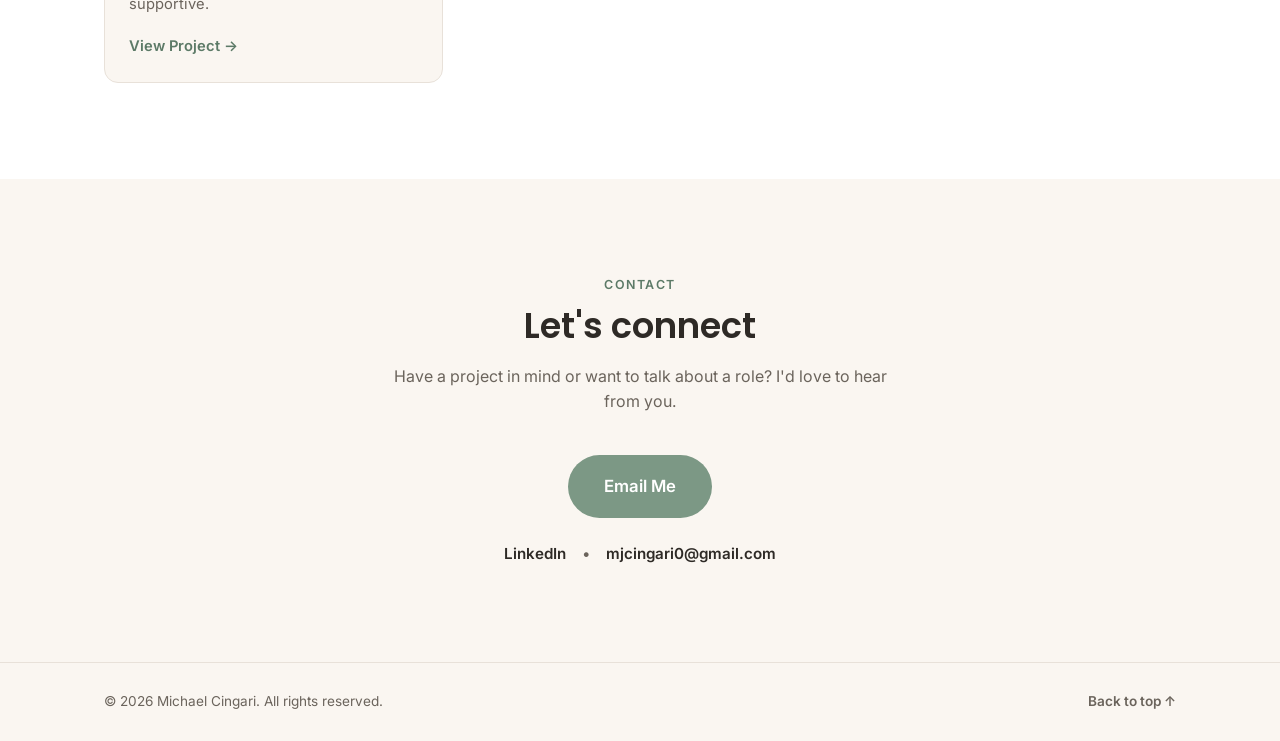
==== commit f5892875: "most recent updates" ====
--- a/index.html
+++ b/index.html
@@ -40,16 +40,42 @@
     <!-- ===== Hero ===== -->
     <section class="hero">
       <div class="container hero-inner">
-        <p class="eyebrow">Instructional Design Portfolio · Newport Beach, CA</p>
+        <p class="hero-meta hero-location">
+          Newport Beach, CA
+          <span class="meta-sep" aria-hidden="true">|</span>
+          <a href="https://www.linkedin.com/in/your-linkedin-handle" target="_blank" rel="noopener">LinkedIn Profile</a>
+        </p>
         <h1>Michael Cingari</h1>
-        <p class="tagline">Learning &amp; Development Leader | Instructional Design</p>
+        <p class="tagline">
+          <span class="role">Project Management</span>
+          <span class="role-sep" aria-hidden="true">|</span>
+          <span class="role">Learning &amp; Development Leader</span>
+          <span class="role-sep" aria-hidden="true">|</span>
+          <span class="role">Instructional Design</span>
+        </p>
+        <p class="hero-meta hero-contact">
+          <a href="mailto:mjcingari0@gmail.com">mjcingari0@gmail.com</a>
+          <span class="meta-sep" aria-hidden="true">|</span>
+          <a href="tel:+19498424974">949-842-4974</a>
+        </p>
         <p class="hero-summary">
           I design learning experiences that close performance gaps — from eLearning modules
           and instructor-led training to job aids and blended learning programs. Explore a
           selection of my recent work below.
         </p>
         <div class="hero-actions">
-          <a href="#projects" class="btn btn-primary">View Projects</a>
+          <div class="resume-dropdown" id="resume-dropdown">
+            <button type="button" class="btn btn-accent" id="resume-toggle" aria-haspopup="true" aria-expanded="false">
+              Download Resume
+              <span class="caret" aria-hidden="true">▾</span>
+            </button>
+            <div class="resume-menu" id="resume-menu" hidden>
+              <a href="assets/resume/Michael-Cingari-Resume.pdf" download>Download as PDF</a>
+              <a href="assets/resume/Michael-Cingari-Resume.docx" download>Download as Word Doc</a>
+            </div>
+          </div>
+
+          <a href="#projects" class="btn btn-light">View Projects</a>
           <a href="#contact" class="btn btn-outline">Contact Me</a>
         </div>
       </div>
@@ -60,20 +86,37 @@
       <div class="container">
         <div class="about-text">
           <p class="section-label">About</p>
-          <h2>A quick introduction</h2>
-          <p>
-            I'm an Instructional Designer with a technical background — a B.S. in Computer
-            Science and an M.A. in Education — and hands-on experience in curriculum
-            development, needs assessment, and training design for multi-site programs serving
-            2,000+ learners.
-          </p>
-          <p>
-            I'm skilled in ADDIE, adult learning theory, and eLearning authoring tools, with a
-            data-driven approach to improving learning outcomes. I'm currently seeking a remote
-            Instructional Design role where I can apply this blend of technical and instructional
-            expertise.
-          </p>
-          <a href="assets/resume/Michael-Cingari-Resume.pdf" class="btn btn-primary" download>Download Resume</a>
+          <p>
+            I design learning experiences that meet people where they are — whether that's a
+            live classroom, a virtual session, or a self-paced course someone completes on
+            their own time.
+          </p>
+          <p>
+            My path here started outside a traditional instructional design track: I partnered
+            with public school districts to bring supplemental STEAM, PE, and enrichment
+            curriculum into their schools, owning everything from needs assessment through
+            delivery and evaluation. That process — understanding what a partner actually
+            needs, translating it into clear learning objectives, designing to fit real
+            constraints, and measuring whether it worked — is the same discipline I bring to
+            instructional design today, just applied to a new subject matter.
+          </p>
+          <p>
+            I build using ADDIE and adult learning theory as my foundation, write objectives
+            aligned to Bloom's Taxonomy and UDL principles, and design across all three major
+            modalities — instructor-led, virtual instructor-led, and eLearning — so I can match
+            the format to the need rather than defaulting to one tool.
+          </p>
+          <p>
+            AI is part of how I work, not a gimmick layered on top — I use tools like
+            Articulate Rise for authoring, ElevenLabs for narration, and MidJourney for visuals
+            to build polished, production-quality courses efficiently. My "Fair Housing Basics"
+            course in this portfolio walks through that full process, start to finish.
+          </p>
+          <p>
+            I'm currently focused on bringing this approach to organizations that need
+            training built with rigor, empathy for the learner, and an eye toward what modern
+            tools make possible.
+          </p>
         </div>
 
         <h3 class="skills-grid-heading">Core Competencies</h3>
@@ -104,13 +147,14 @@
             <h3>Tools</h3>
             <ul class="skills-list">
               <li>Articulate 360 (Storyline &amp; Rise)</li>
-              <li>Google Classroom</li>
+              <li>Camtasia</li>
               <li>Adobe Creative Suite</li>
               <li>Canva &amp; Figma</li>
               <li>Google Workspace &amp; MS Office</li>
               <li>Asana</li>
               <li>Claude Code</li>
               <li>Generative AI Tools</li>
+              <li>Zoom, Google Meet, &amp; Microsoft Teams</li>
             </ul>
           </div>
         </div>
--- a/css/style.css
+++ b/css/style.css
@@ -103,8 +103,62 @@
 }
 .btn-outline:hover { border-color: var(--color-accent); color: var(--color-accent-dark); }
 
+.btn-light {
+  background: var(--color-accent-soft);
+  border-color: var(--color-accent-soft);
+  color: var(--color-accent-dark);
+}
+.btn-light:hover { background: var(--color-accent); border-color: var(--color-accent); color: #fff; }
+
+.btn-accent {
+  background: var(--color-accent-dark);
+  border-color: var(--color-accent-dark);
+  color: #fff;
+  gap: 8px;
+}
+.btn-accent:hover { background: var(--color-accent); border-color: var(--color-accent); }
+
 .btn-sm { padding: 9px 18px; font-size: 0.85rem; }
 .btn-lg { padding: 16px 34px; font-size: 1.05rem; }
+
+/* ===================================================
+   Resume dropdown
+=================================================== */
+.resume-dropdown { position: relative; }
+
+.caret {
+  font-size: 1.1em;
+  line-height: 1;
+  transition: transform 0.15s ease;
+}
+#resume-toggle[aria-expanded="true"] .caret { transform: rotate(180deg); }
+
+.resume-menu {
+  display: none;
+  position: absolute;
+  top: calc(100% + 8px);
+  left: 0;
+  min-width: 190px;
+  background: var(--color-surface);
+  border: 1px solid var(--color-border);
+  border-radius: var(--radius);
+  box-shadow: var(--shadow-md);
+  padding: 8px;
+  flex-direction: column;
+  gap: 2px;
+  z-index: 10;
+}
+.resume-menu:not([hidden]) { display: flex; }
+
+.resume-menu a {
+  padding: 10px 14px;
+  border-radius: 8px;
+  font-size: 0.9rem;
+  font-weight: 500;
+  color: var(--color-text);
+  transition: background 0.15s ease, color 0.15s ease;
+}
+.resume-menu a:hover { background: var(--color-accent-soft); color: var(--color-accent-dark); }
 
 /* ===================================================
    Header / Nav
@@ -173,7 +227,7 @@
     radial-gradient(circle at 85% 0%, rgba(201,214,196,0.35), transparent 40%);
 }
 
-.hero-inner { max-width: 720px; }
+.hero-inner { max-width: 960px; }
 
 .eyebrow {
   text-transform: uppercase;
@@ -193,8 +247,22 @@
   font-size: clamp(1.05rem, 2vw, 1.3rem);
   color: var(--color-text-muted);
   font-weight: 500;
-  margin-bottom: 22px;
-}
+  margin-bottom: 14px;
+}
+.tagline .role { white-space: nowrap; }
+.tagline .role-sep { margin: 0 8px; color: var(--color-border); }
+
+.hero-meta {
+  font-size: 0.95rem;
+  color: var(--color-text-muted);
+  margin-bottom: 6px;
+}
+.hero-meta a { color: var(--color-text); font-weight: 600; }
+.hero-meta a:hover { color: var(--color-accent-dark); }
+.hero-meta .meta-sep { margin: 0 10px; color: var(--color-border); }
+
+.hero-location { margin-bottom: 14px; }
+.hero-contact { margin-bottom: 26px; }
 
 .hero-summary {
   font-size: 1.05rem;
@@ -208,7 +276,13 @@
 /* ===================================================
    About
 =================================================== */
-.about-text { max-width: 760px; margin-bottom: 48px; }
+.about-text {
+  background: var(--color-surface);
+  border: 1px solid var(--color-border);
+  border-radius: var(--radius);
+  padding: 32px;
+  margin-bottom: 48px;
+}
 .about-text p { color: var(--color-text-muted); margin-bottom: 18px; }
 .about-text .btn { margin-top: 8px; }
 
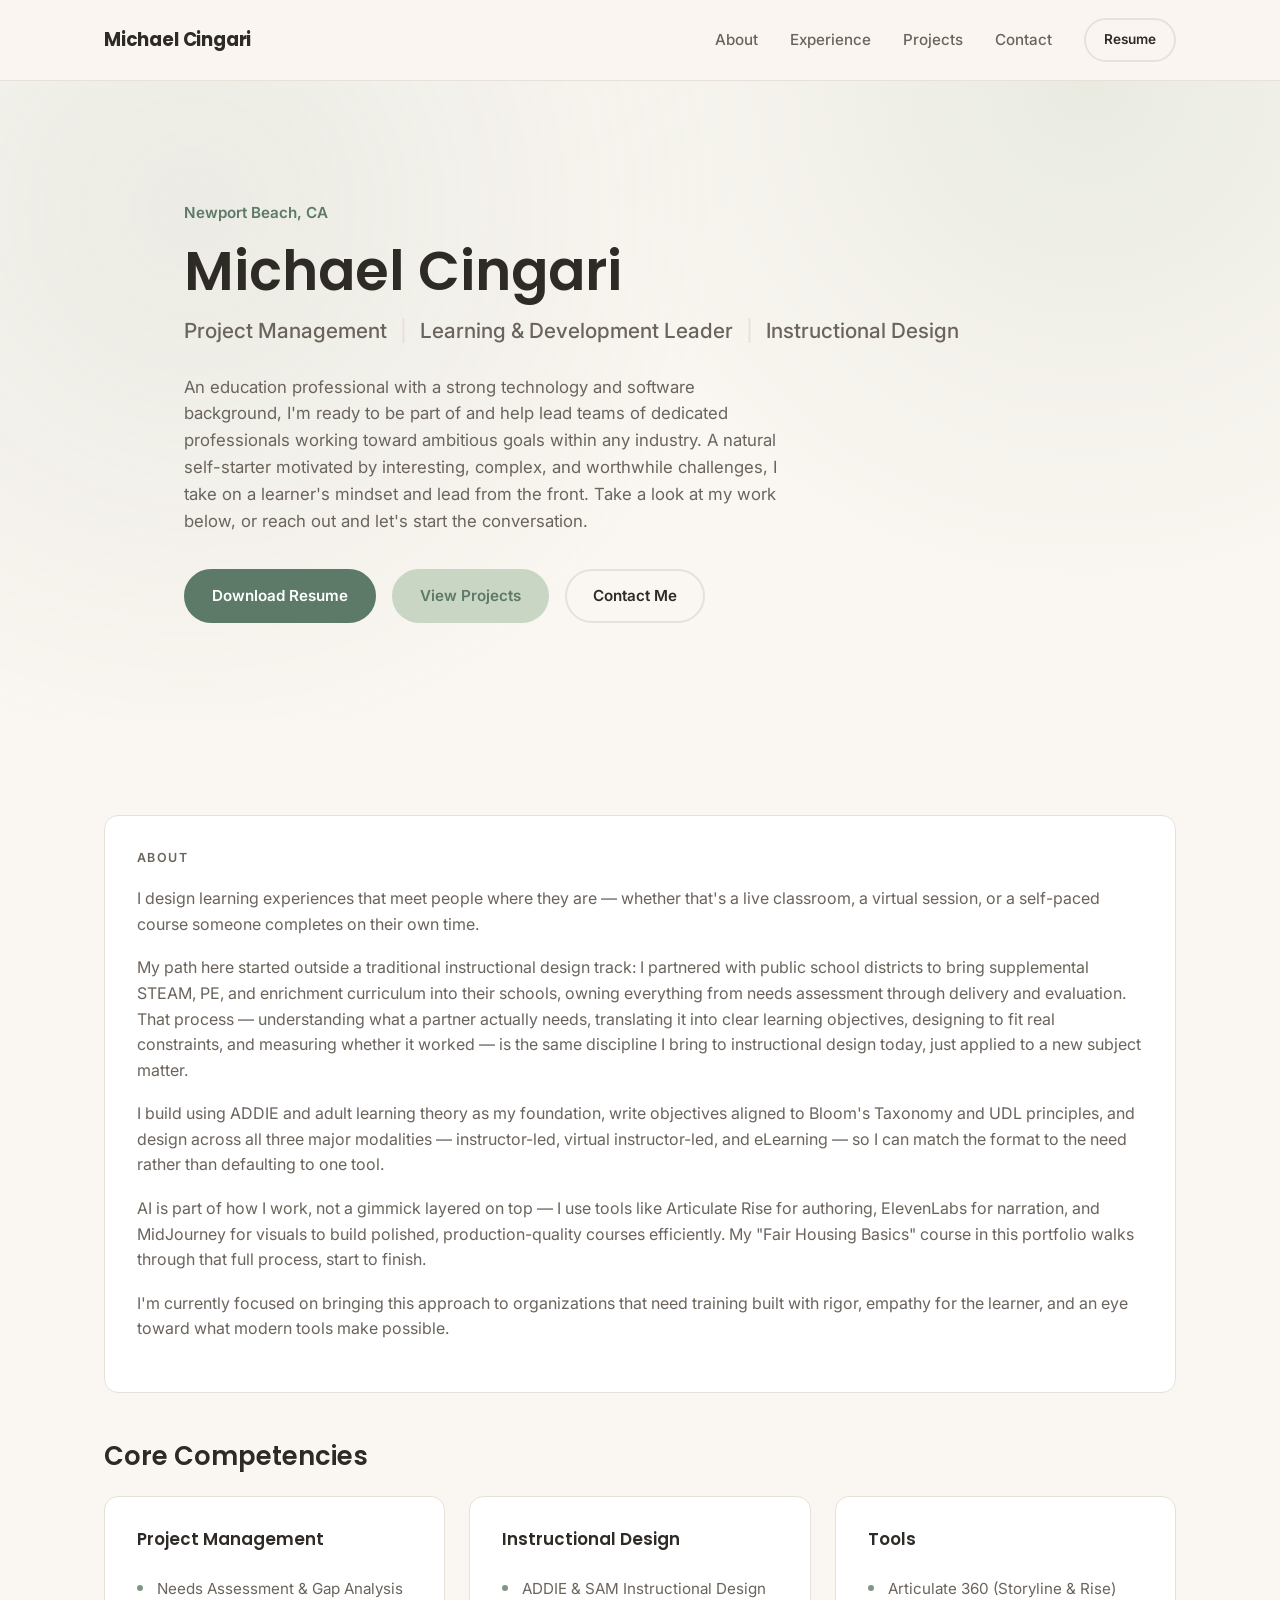
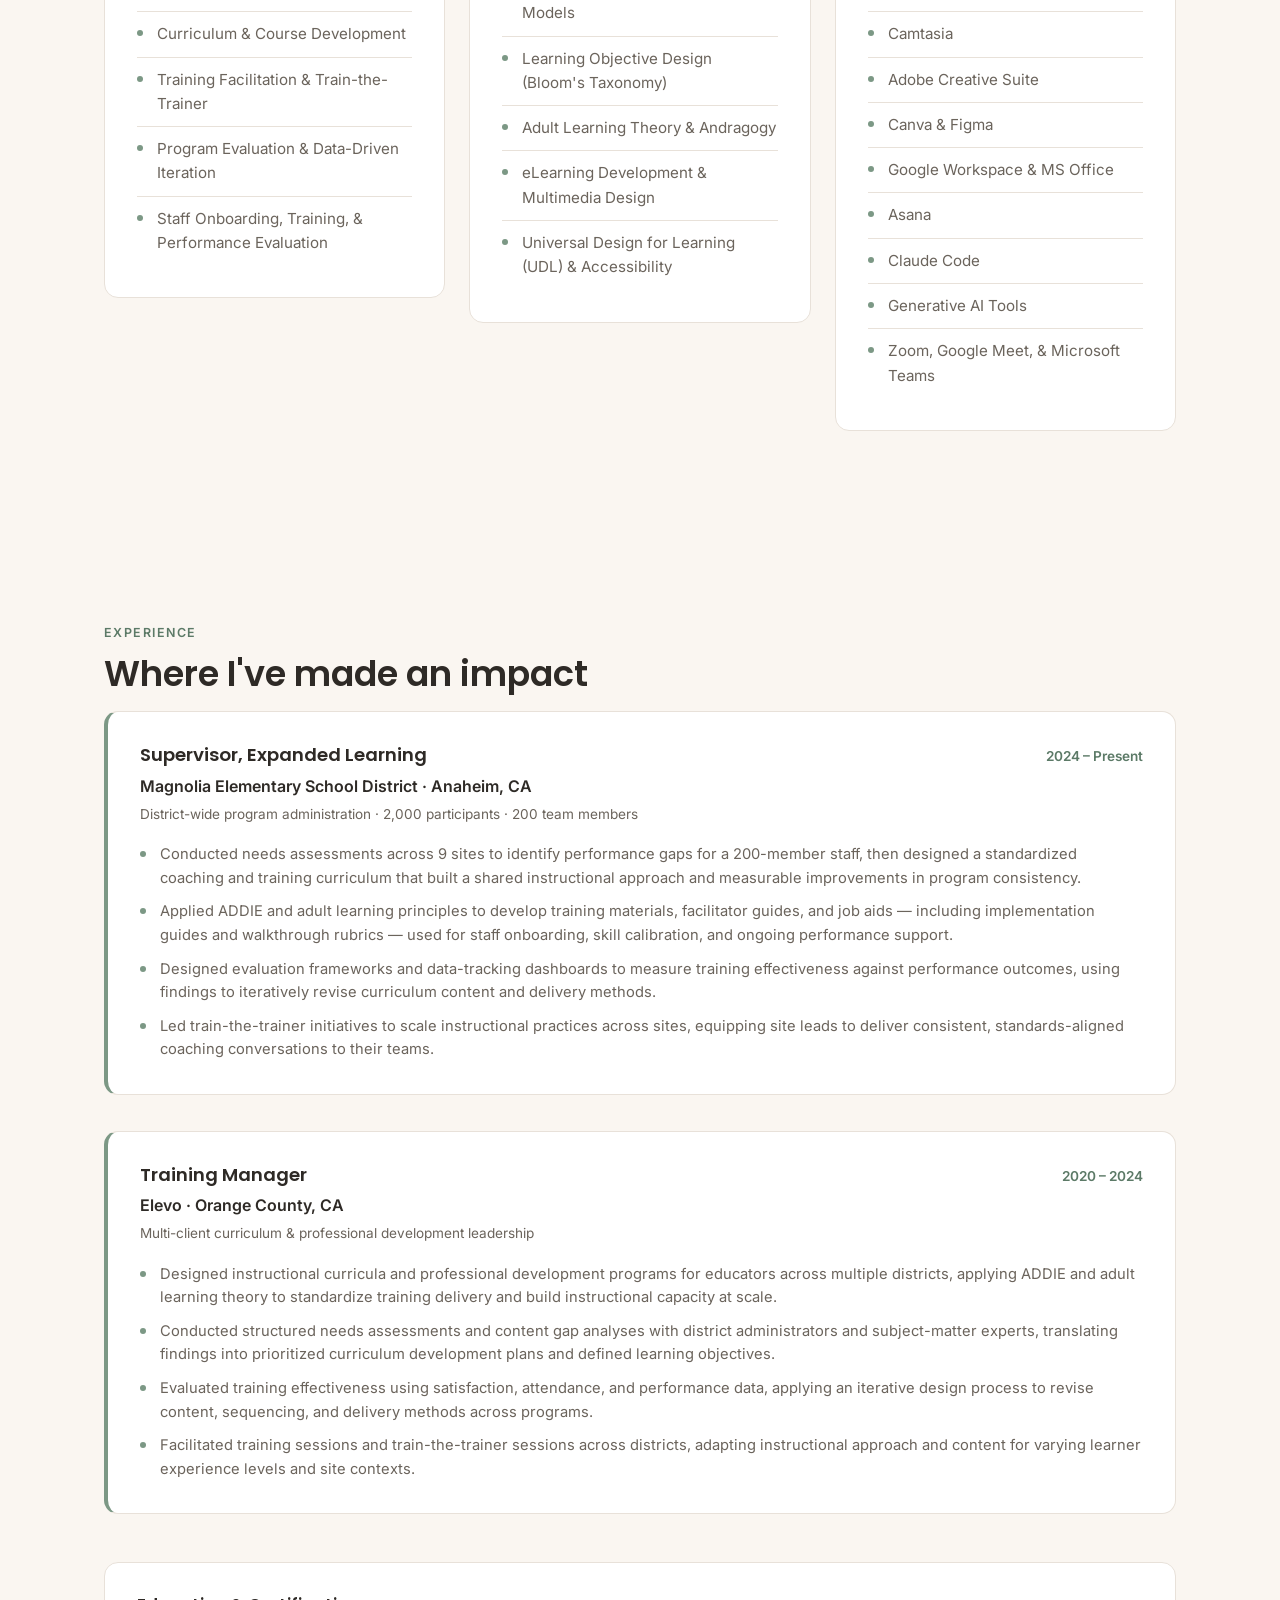
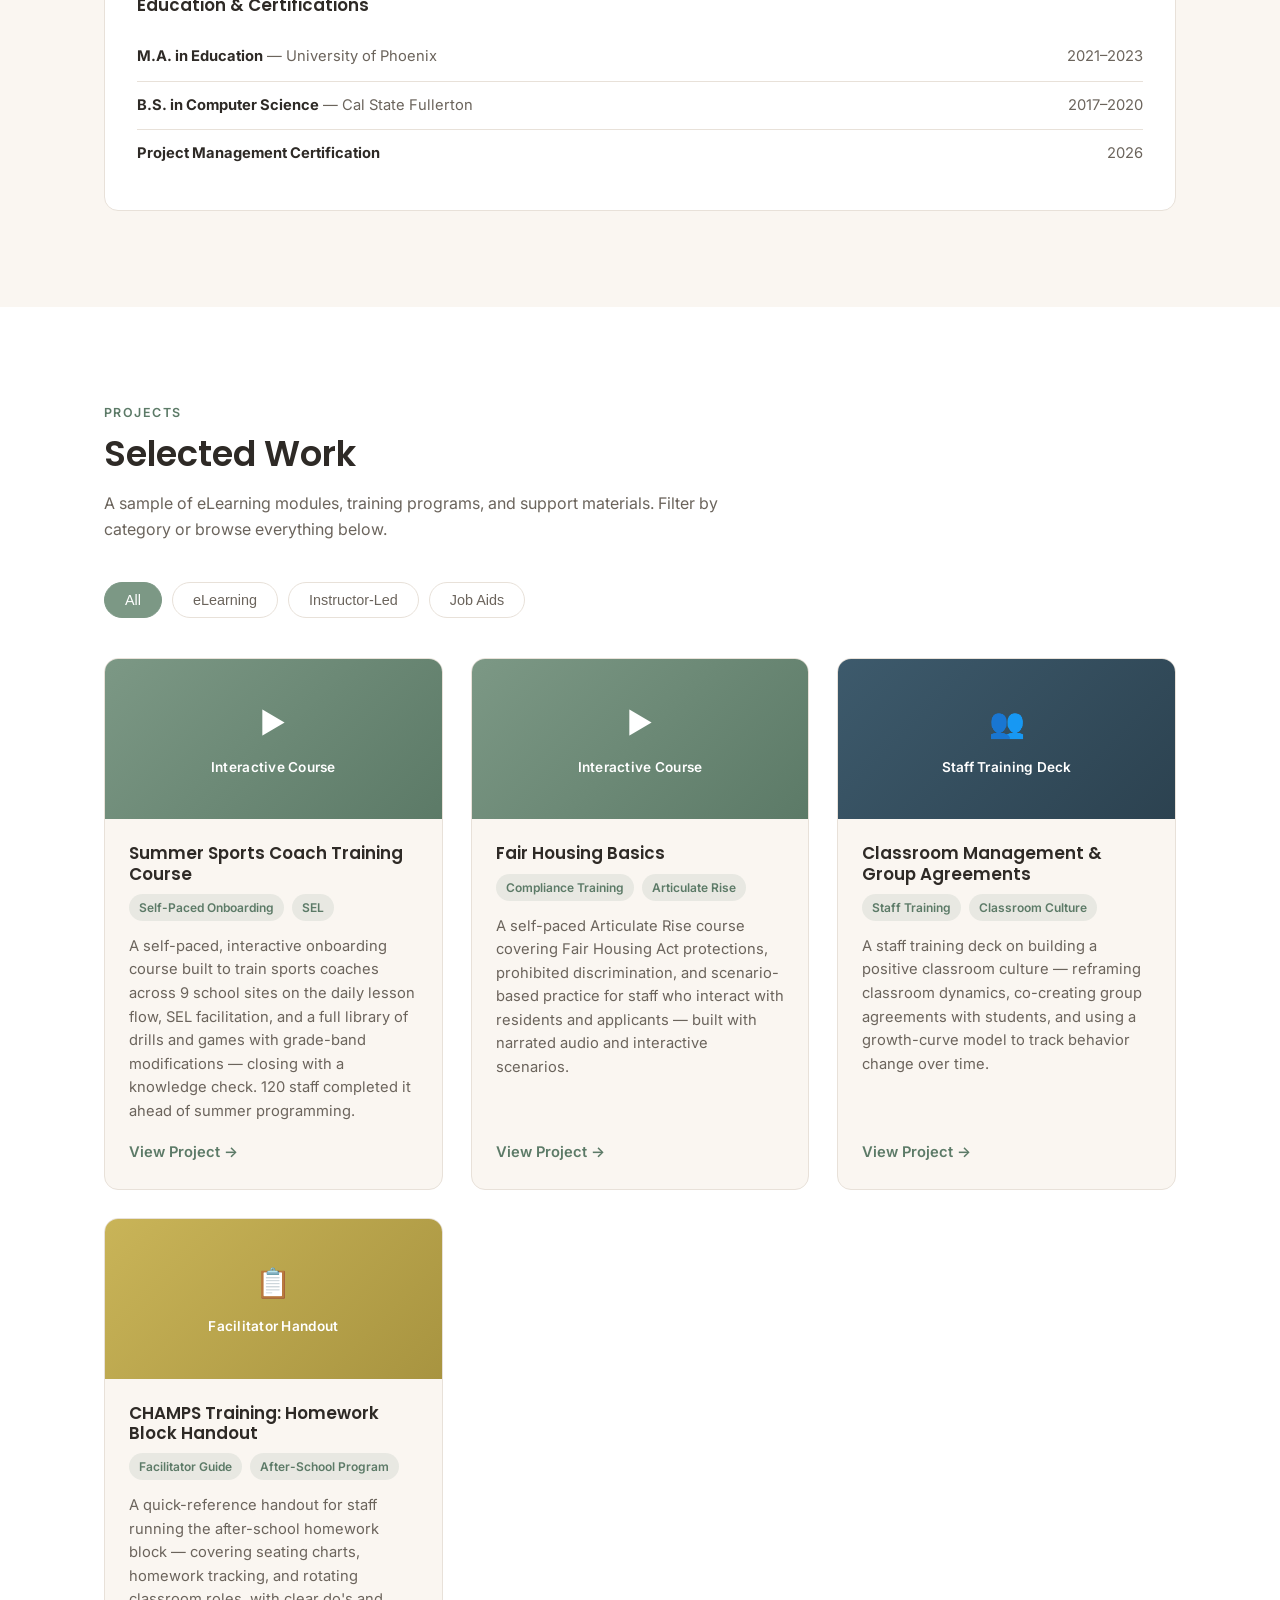
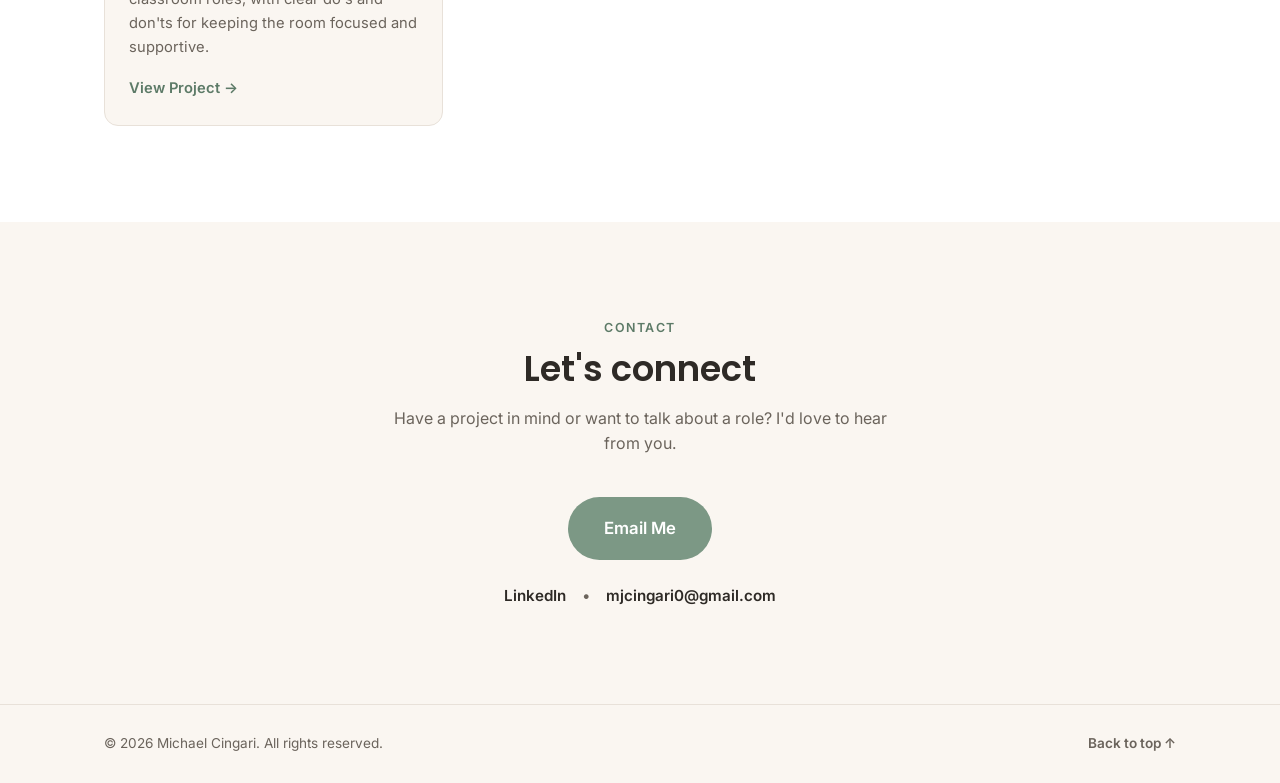
==== commit a5b2ea46: "last minute changes before tech interview" ====
--- a/index.html
+++ b/index.html
@@ -40,11 +40,7 @@
     <!-- ===== Hero ===== -->
     <section class="hero">
       <div class="container hero-inner">
-        <p class="hero-meta hero-location">
-          Newport Beach, CA
-          <span class="meta-sep" aria-hidden="true">|</span>
-          <a href="https://www.linkedin.com/in/your-linkedin-handle" target="_blank" rel="noopener">LinkedIn Profile</a>
-        </p>
+        <p class="hero-location">Newport Beach, CA</p>
         <h1>Michael Cingari</h1>
         <p class="tagline">
           <span class="role">Project Management</span>
@@ -53,28 +49,16 @@
           <span class="role-sep" aria-hidden="true">|</span>
           <span class="role">Instructional Design</span>
         </p>
-        <p class="hero-meta hero-contact">
-          <a href="mailto:mjcingari0@gmail.com">mjcingari0@gmail.com</a>
-          <span class="meta-sep" aria-hidden="true">|</span>
-          <a href="tel:+19498424974">949-842-4974</a>
-        </p>
         <p class="hero-summary">
-          I design learning experiences that close performance gaps — from eLearning modules
-          and instructor-led training to job aids and blended learning programs. Explore a
-          selection of my recent work below.
+          An education professional with a strong technology and software background, I'm
+          ready to be part of and help lead teams of dedicated professionals working toward
+          ambitious goals within any industry. A natural self-starter motivated by
+          interesting, complex, and worthwhile challenges, I take on a learner's mindset and
+          lead from the front. Take a look at my work below, or reach out and let's start the
+          conversation.
         </p>
         <div class="hero-actions">
-          <div class="resume-dropdown" id="resume-dropdown">
-            <button type="button" class="btn btn-accent" id="resume-toggle" aria-haspopup="true" aria-expanded="false">
-              Download Resume
-              <span class="caret" aria-hidden="true">▾</span>
-            </button>
-            <div class="resume-menu" id="resume-menu" hidden>
-              <a href="assets/resume/Michael-Cingari-Resume.pdf" download>Download as PDF</a>
-              <a href="assets/resume/Michael-Cingari-Resume.docx" download>Download as Word Doc</a>
-            </div>
-          </div>
-
+          <a href="assets/resume/Michael-Cingari-Resume.pdf" class="btn btn-accent" download>Download Resume</a>
           <a href="#projects" class="btn btn-light">View Projects</a>
           <a href="#contact" class="btn btn-outline">Contact Me</a>
         </div>
@@ -345,7 +329,7 @@
         </p>
         <a href="mailto:mjcingari0@gmail.com" class="btn btn-primary btn-lg">Email Me</a>
         <div class="contact-links">
-          <a href="https://www.linkedin.com/in/your-linkedin-handle" target="_blank" rel="noopener">LinkedIn</a>
+          <a href="https://www.linkedin.com/in/michael-cingari-381017b8/" target="_blank" rel="noopener">LinkedIn</a>
           <span class="dot" aria-hidden="true">•</span>
           <a href="mailto:mjcingari0@gmail.com">mjcingari0@gmail.com</a>
         </div>
--- a/css/style.css
+++ b/css/style.css
@@ -114,51 +114,11 @@
   background: var(--color-accent-dark);
   border-color: var(--color-accent-dark);
   color: #fff;
-  gap: 8px;
 }
 .btn-accent:hover { background: var(--color-accent); border-color: var(--color-accent); }
 
 .btn-sm { padding: 9px 18px; font-size: 0.85rem; }
 .btn-lg { padding: 16px 34px; font-size: 1.05rem; }
-
-/* ===================================================
-   Resume dropdown
-=================================================== */
-.resume-dropdown { position: relative; }
-
-.caret {
-  font-size: 1.1em;
-  line-height: 1;
-  transition: transform 0.15s ease;
-}
-#resume-toggle[aria-expanded="true"] .caret { transform: rotate(180deg); }
-
-.resume-menu {
-  display: none;
-  position: absolute;
-  top: calc(100% + 8px);
-  left: 0;
-  min-width: 190px;
-  background: var(--color-surface);
-  border: 1px solid var(--color-border);
-  border-radius: var(--radius);
-  box-shadow: var(--shadow-md);
-  padding: 8px;
-  flex-direction: column;
-  gap: 2px;
-  z-index: 10;
-}
-.resume-menu:not([hidden]) { display: flex; }
-
-.resume-menu a {
-  padding: 10px 14px;
-  border-radius: 8px;
-  font-size: 0.9rem;
-  font-weight: 500;
-  color: var(--color-text);
-  transition: background 0.15s ease, color 0.15s ease;
-}
-.resume-menu a:hover { background: var(--color-accent-soft); color: var(--color-accent-dark); }
 
 /* ===================================================
    Header / Nav
@@ -247,22 +207,17 @@
   font-size: clamp(1.05rem, 2vw, 1.3rem);
   color: var(--color-text-muted);
   font-weight: 500;
-  margin-bottom: 14px;
+  margin-bottom: 26px;
 }
 .tagline .role { white-space: nowrap; }
 .tagline .role-sep { margin: 0 8px; color: var(--color-border); }
 
-.hero-meta {
+.hero-location {
   font-size: 0.95rem;
-  color: var(--color-text-muted);
-  margin-bottom: 6px;
-}
-.hero-meta a { color: var(--color-text); font-weight: 600; }
-.hero-meta a:hover { color: var(--color-accent-dark); }
-.hero-meta .meta-sep { margin: 0 10px; color: var(--color-border); }
-
-.hero-location { margin-bottom: 14px; }
-.hero-contact { margin-bottom: 26px; }
+  font-weight: 600;
+  color: var(--color-accent-dark);
+  margin-bottom: 14px;
+}
 
 .hero-summary {
   font-size: 1.05rem;
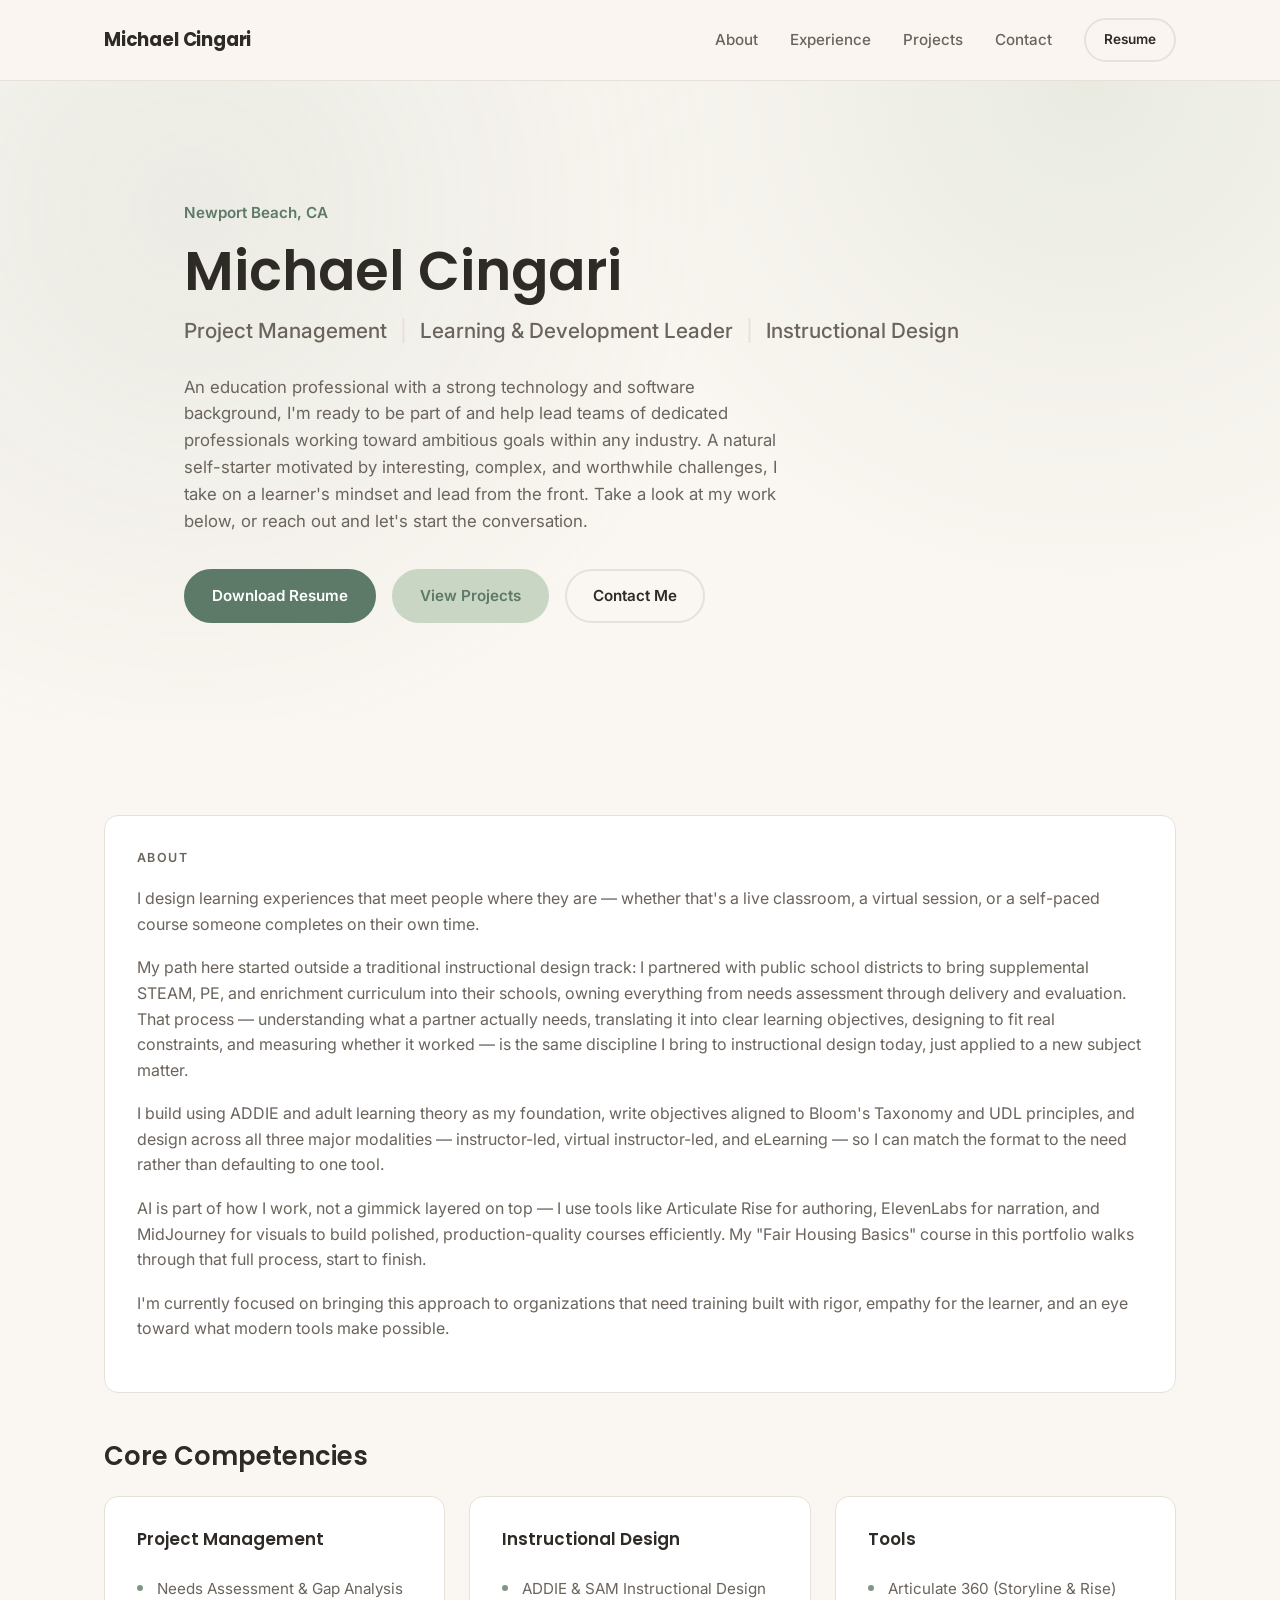
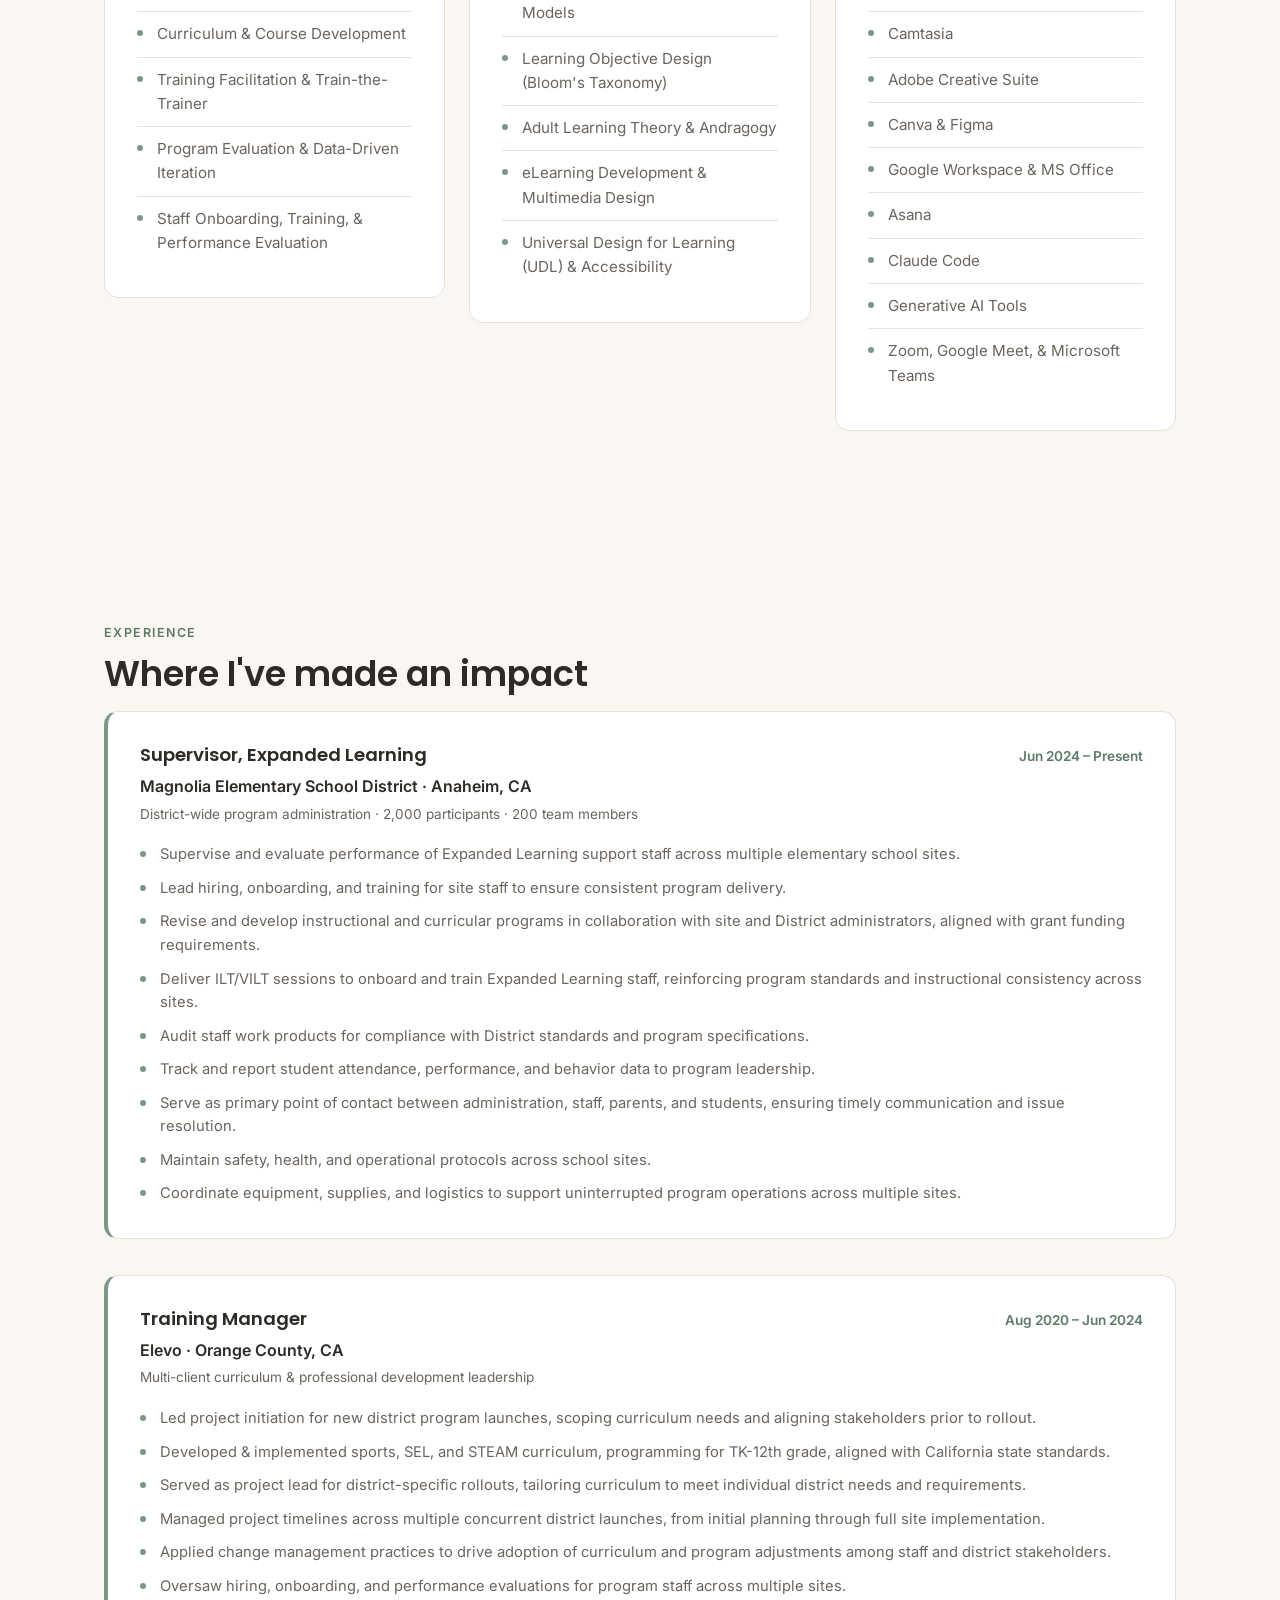
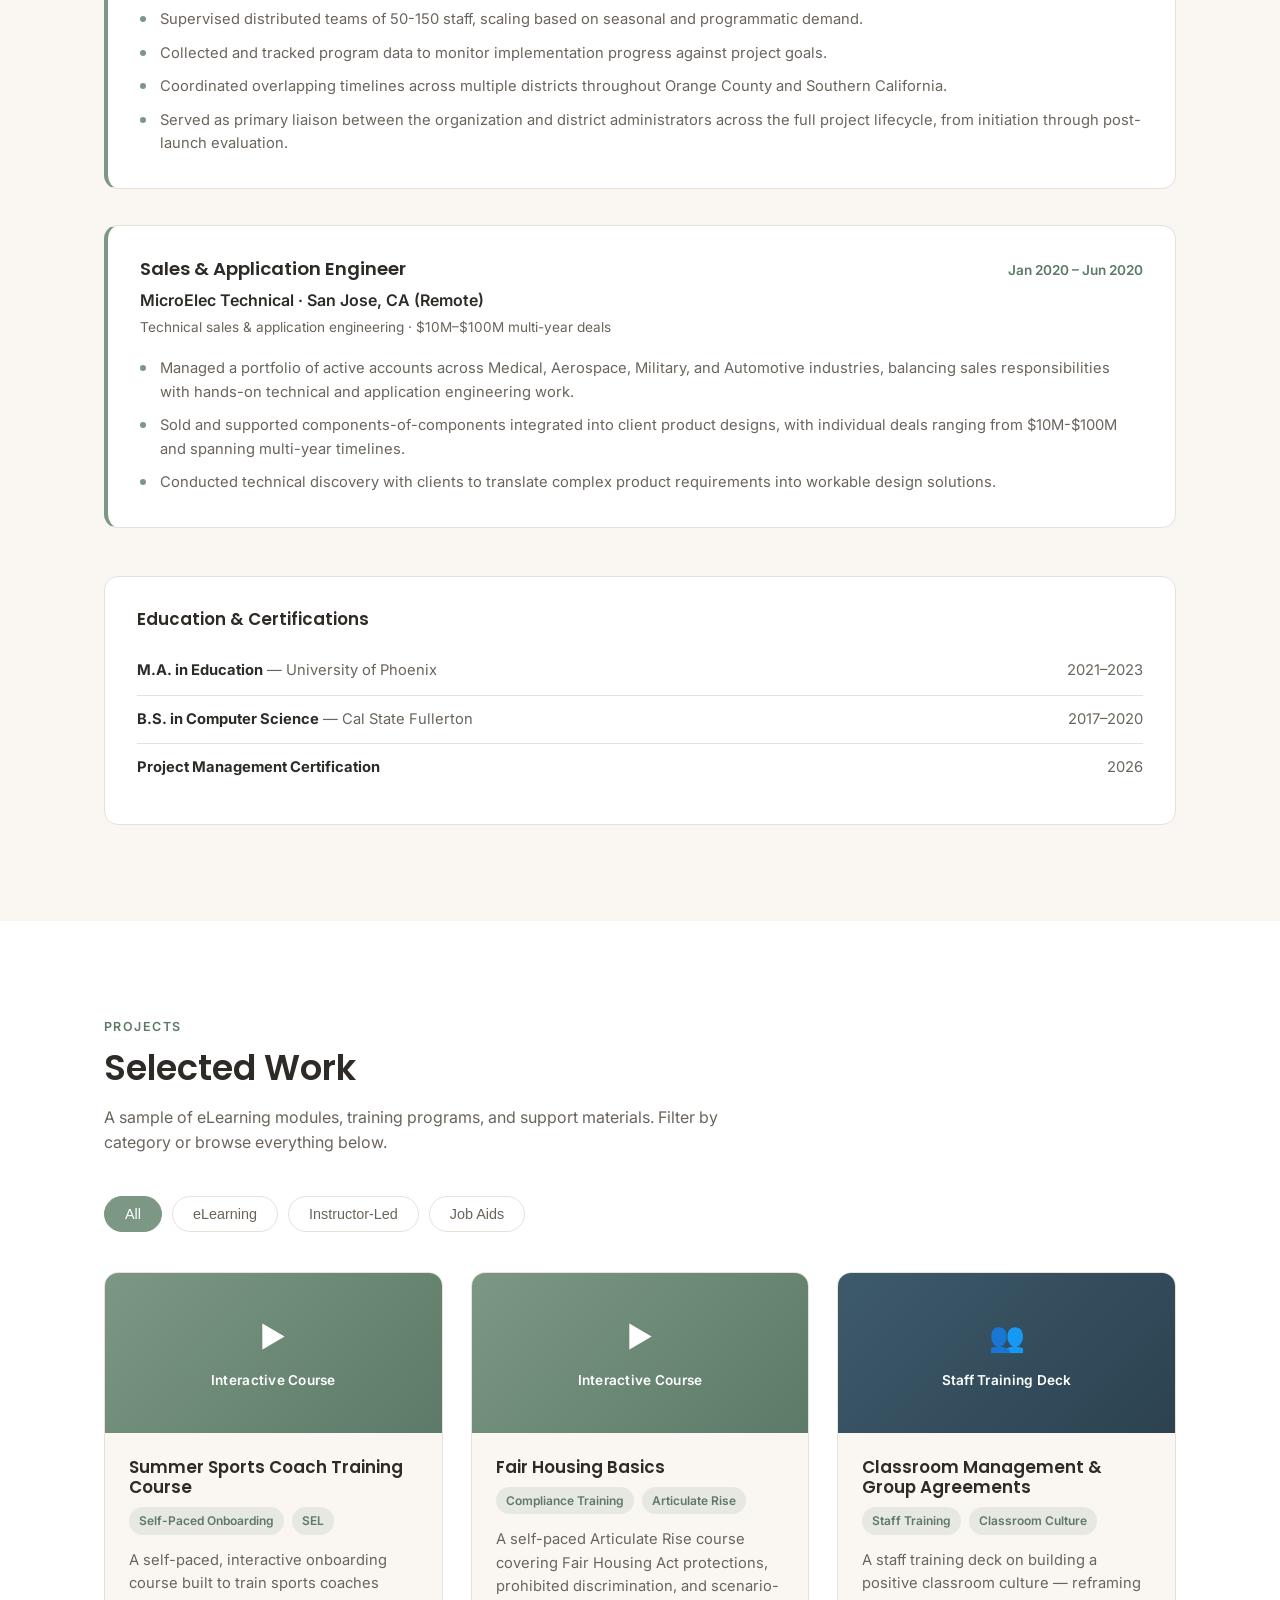
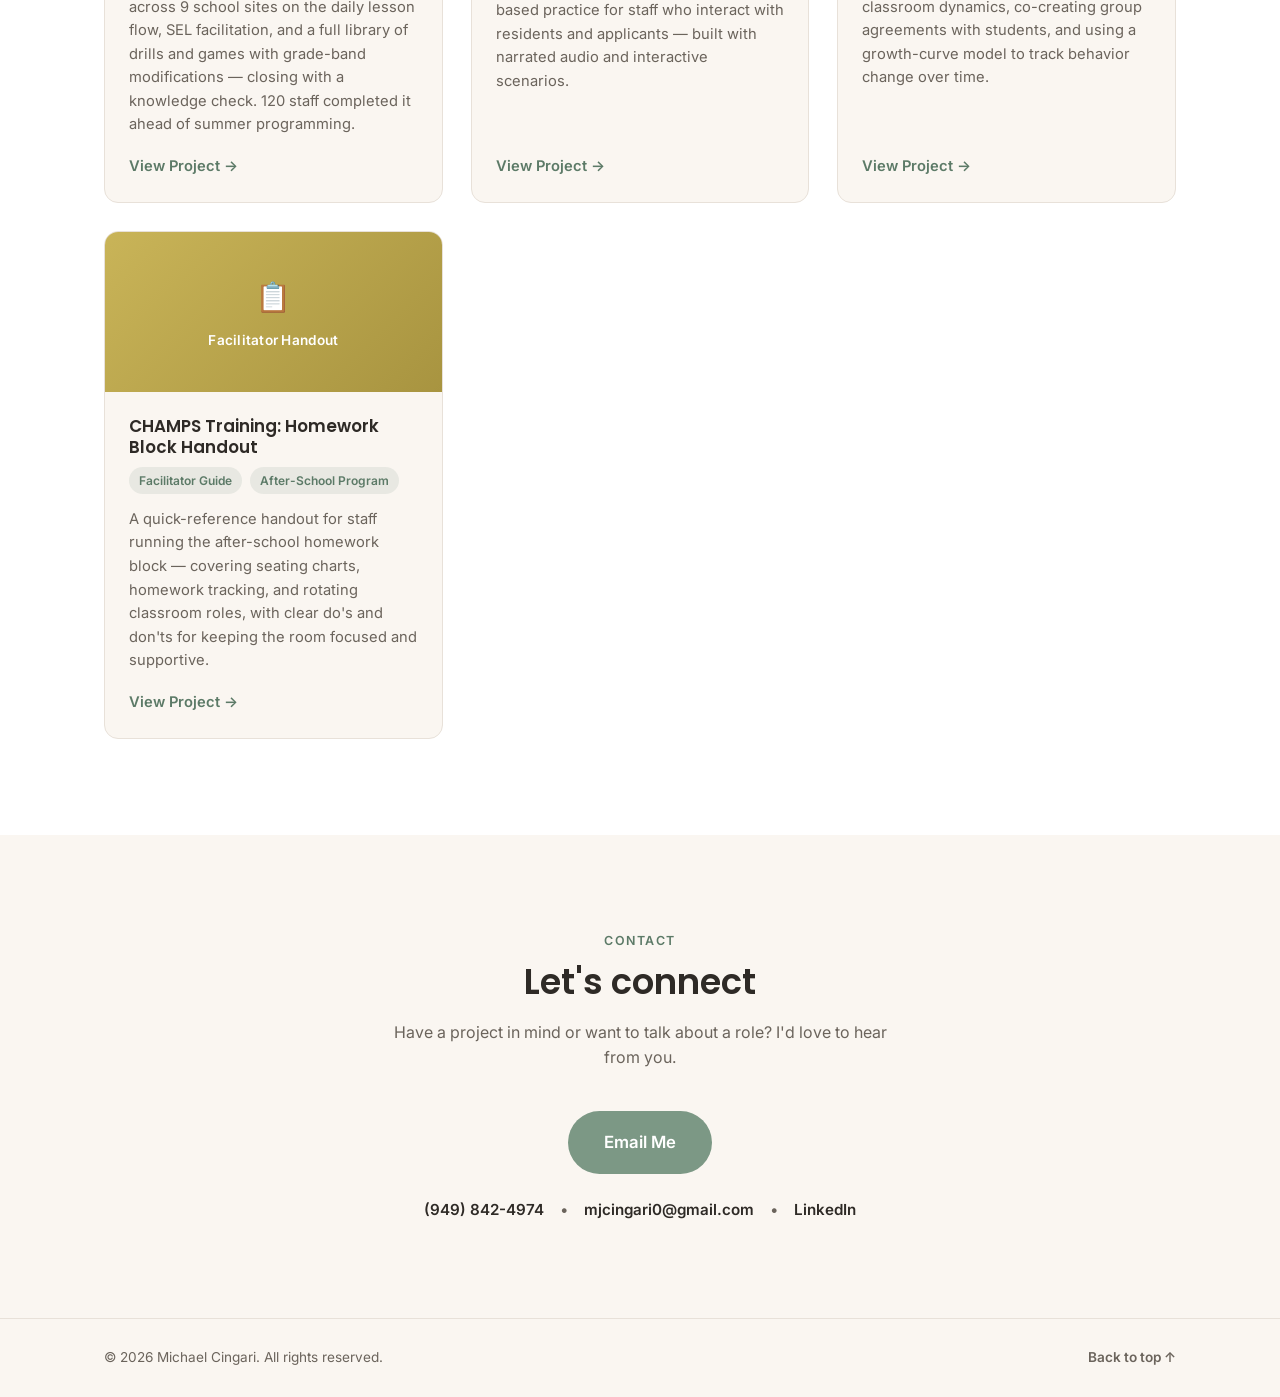
==== commit 1c7528b2: "more lsat min touches before interview" ====
--- a/index.html
+++ b/index.html
@@ -155,30 +155,55 @@
           <article class="timeline-item">
             <div class="timeline-heading">
               <h3>Supervisor, Expanded Learning</h3>
-              <span class="timeline-dates">2024 – Present</span>
+              <span class="timeline-dates">Jun 2024 – Present</span>
             </div>
             <p class="timeline-org">Magnolia Elementary School District · Anaheim, CA</p>
             <p class="timeline-meta">District-wide program administration · 2,000 participants · 200 team members</p>
             <ul class="timeline-list">
-              <li>Conducted needs assessments across 9 sites to identify performance gaps for a 200-member staff, then designed a standardized coaching and training curriculum that built a shared instructional approach and measurable improvements in program consistency.</li>
-              <li>Applied ADDIE and adult learning principles to develop training materials, facilitator guides, and job aids — including implementation guides and walkthrough rubrics — used for staff onboarding, skill calibration, and ongoing performance support.</li>
-              <li>Designed evaluation frameworks and data-tracking dashboards to measure training effectiveness against performance outcomes, using findings to iteratively revise curriculum content and delivery methods.</li>
-              <li>Led train-the-trainer initiatives to scale instructional practices across sites, equipping site leads to deliver consistent, standards-aligned coaching conversations to their teams.</li>
+              <li>Supervise and evaluate performance of Expanded Learning support staff across multiple elementary school sites.</li>
+              <li>Lead hiring, onboarding, and training for site staff to ensure consistent program delivery.</li>
+              <li>Revise and develop instructional and curricular programs in collaboration with site and District administrators, aligned with grant funding requirements.</li>
+              <li>Deliver ILT/VILT sessions to onboard and train Expanded Learning staff, reinforcing program standards and instructional consistency across sites.</li>
+              <li>Audit staff work products for compliance with District standards and program specifications.</li>
+              <li>Track and report student attendance, performance, and behavior data to program leadership.</li>
+              <li>Serve as primary point of contact between administration, staff, parents, and students, ensuring timely communication and issue resolution.</li>
+              <li>Maintain safety, health, and operational protocols across school sites.</li>
+              <li>Coordinate equipment, supplies, and logistics to support uninterrupted program operations across multiple sites.</li>
             </ul>
           </article>
 
           <article class="timeline-item">
             <div class="timeline-heading">
               <h3>Training Manager</h3>
-              <span class="timeline-dates">2020 – 2024</span>
+              <span class="timeline-dates">Aug 2020 – Jun 2024</span>
             </div>
             <p class="timeline-org">Elevo · Orange County, CA</p>
             <p class="timeline-meta">Multi-client curriculum &amp; professional development leadership</p>
             <ul class="timeline-list">
-              <li>Designed instructional curricula and professional development programs for educators across multiple districts, applying ADDIE and adult learning theory to standardize training delivery and build instructional capacity at scale.</li>
-              <li>Conducted structured needs assessments and content gap analyses with district administrators and subject-matter experts, translating findings into prioritized curriculum development plans and defined learning objectives.</li>
-              <li>Evaluated training effectiveness using satisfaction, attendance, and performance data, applying an iterative design process to revise content, sequencing, and delivery methods across programs.</li>
-              <li>Facilitated training sessions and train-the-trainer sessions across districts, adapting instructional approach and content for varying learner experience levels and site contexts.</li>
+              <li>Led project initiation for new district program launches, scoping curriculum needs and aligning stakeholders prior to rollout.</li>
+              <li>Developed &amp; implemented sports, SEL, and STEAM curriculum, programming for TK-12th grade, aligned with California state standards.</li>
+              <li>Served as project lead for district-specific rollouts, tailoring curriculum to meet individual district needs and requirements.</li>
+              <li>Managed project timelines across multiple concurrent district launches, from initial planning through full site implementation.</li>
+              <li>Applied change management practices to drive adoption of curriculum and program adjustments among staff and district stakeholders.</li>
+              <li>Oversaw hiring, onboarding, and performance evaluations for program staff across multiple sites.</li>
+              <li>Supervised distributed teams of 50-150 staff, scaling based on seasonal and programmatic demand.</li>
+              <li>Collected and tracked program data to monitor implementation progress against project goals.</li>
+              <li>Coordinated overlapping timelines across multiple districts throughout Orange County and Southern California.</li>
+              <li>Served as primary liaison between the organization and district administrators across the full project lifecycle, from initiation through post-launch evaluation.</li>
+            </ul>
+          </article>
+
+          <article class="timeline-item">
+            <div class="timeline-heading">
+              <h3>Sales &amp; Application Engineer</h3>
+              <span class="timeline-dates">Jan 2020 – Jun 2020</span>
+            </div>
+            <p class="timeline-org">MicroElec Technical · San Jose, CA (Remote)</p>
+            <p class="timeline-meta">Technical sales &amp; application engineering · $10M–$100M multi-year deals</p>
+            <ul class="timeline-list">
+              <li>Managed a portfolio of active accounts across Medical, Aerospace, Military, and Automotive industries, balancing sales responsibilities with hands-on technical and application engineering work.</li>
+              <li>Sold and supported components-of-components integrated into client product designs, with individual deals ranging from $10M-$100M and spanning multi-year timelines.</li>
+              <li>Conducted technical discovery with clients to translate complex product requirements into workable design solutions.</li>
             </ul>
           </article>
         </div>
@@ -329,9 +354,11 @@
         </p>
         <a href="mailto:mjcingari0@gmail.com" class="btn btn-primary btn-lg">Email Me</a>
         <div class="contact-links">
-          <a href="https://www.linkedin.com/in/michael-cingari-381017b8/" target="_blank" rel="noopener">LinkedIn</a>
+          <a href="tel:+19498424974">(949) 842-4974</a>
           <span class="dot" aria-hidden="true">•</span>
           <a href="mailto:mjcingari0@gmail.com">mjcingari0@gmail.com</a>
+          <span class="dot" aria-hidden="true">•</span>
+          <a href="https://www.linkedin.com/in/michael-cingari-381017b8/" target="_blank" rel="noopener">LinkedIn</a>
         </div>
       </div>
     </section>
